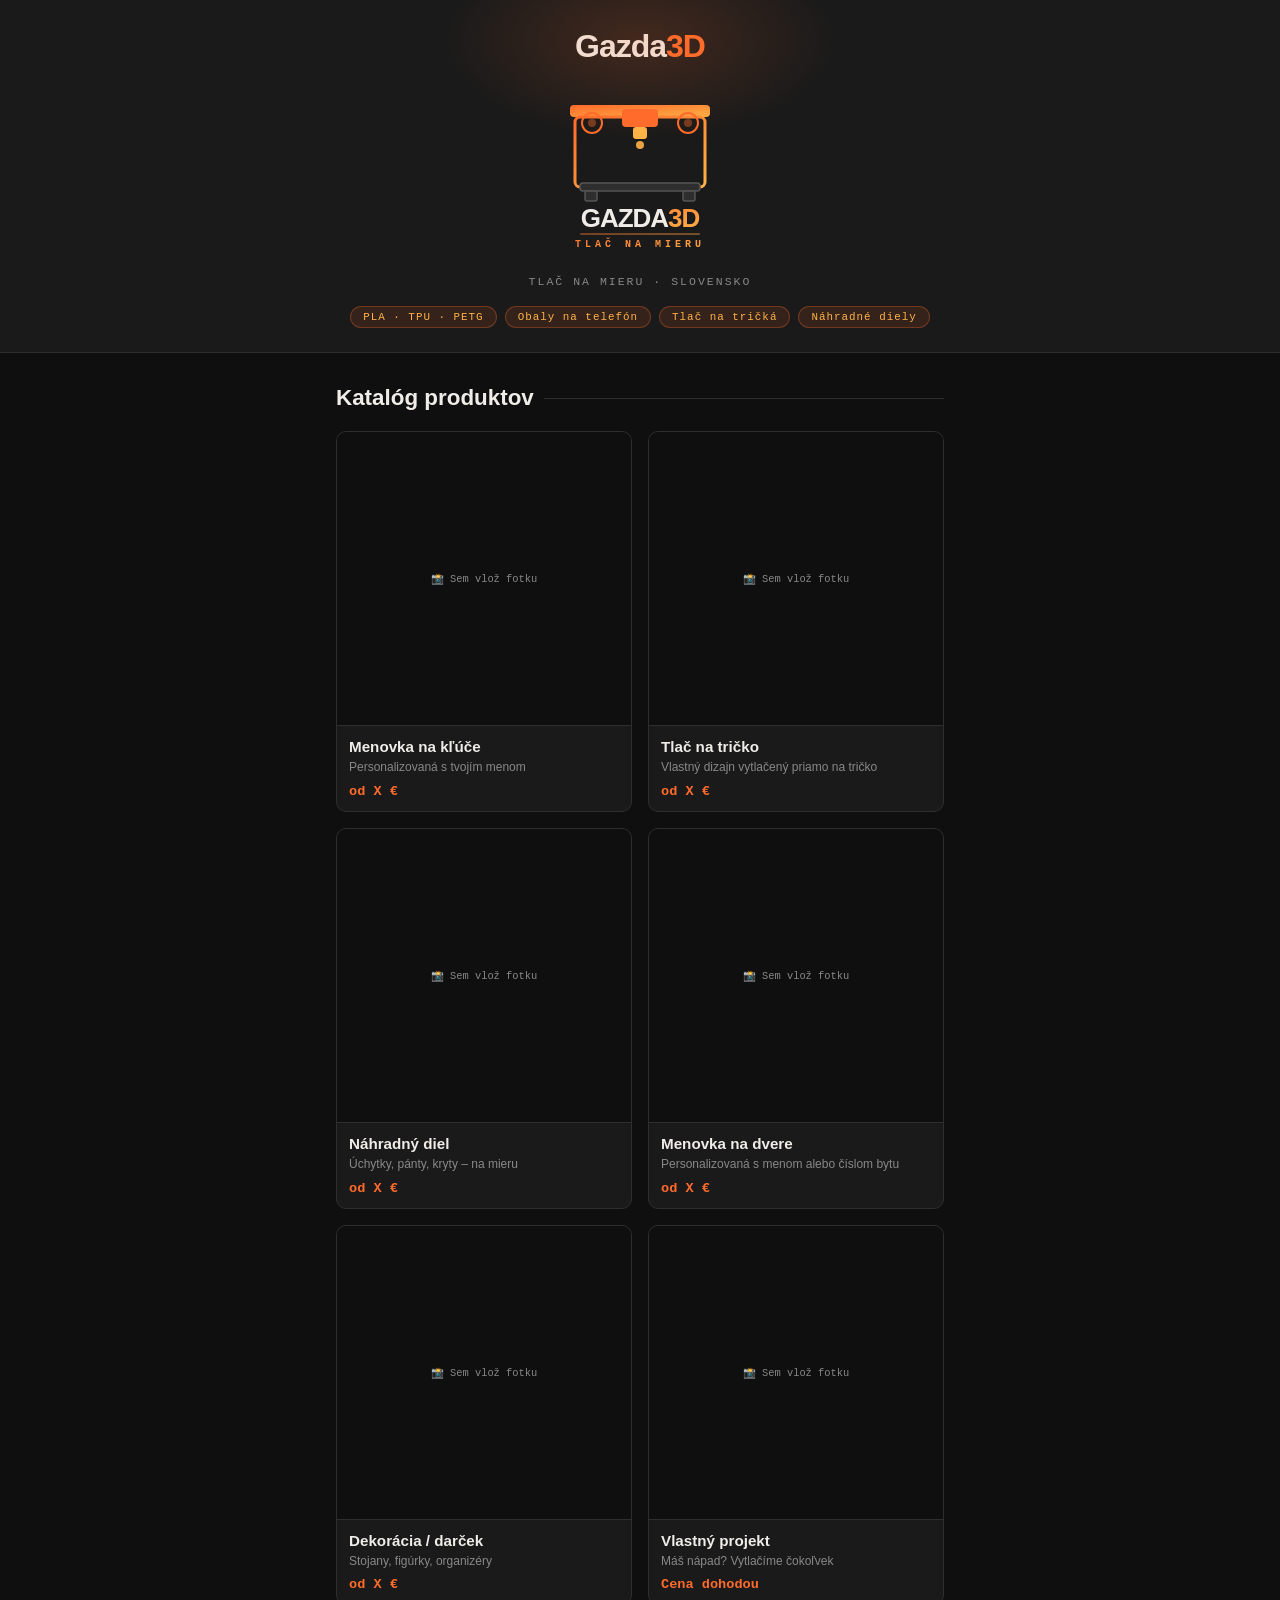
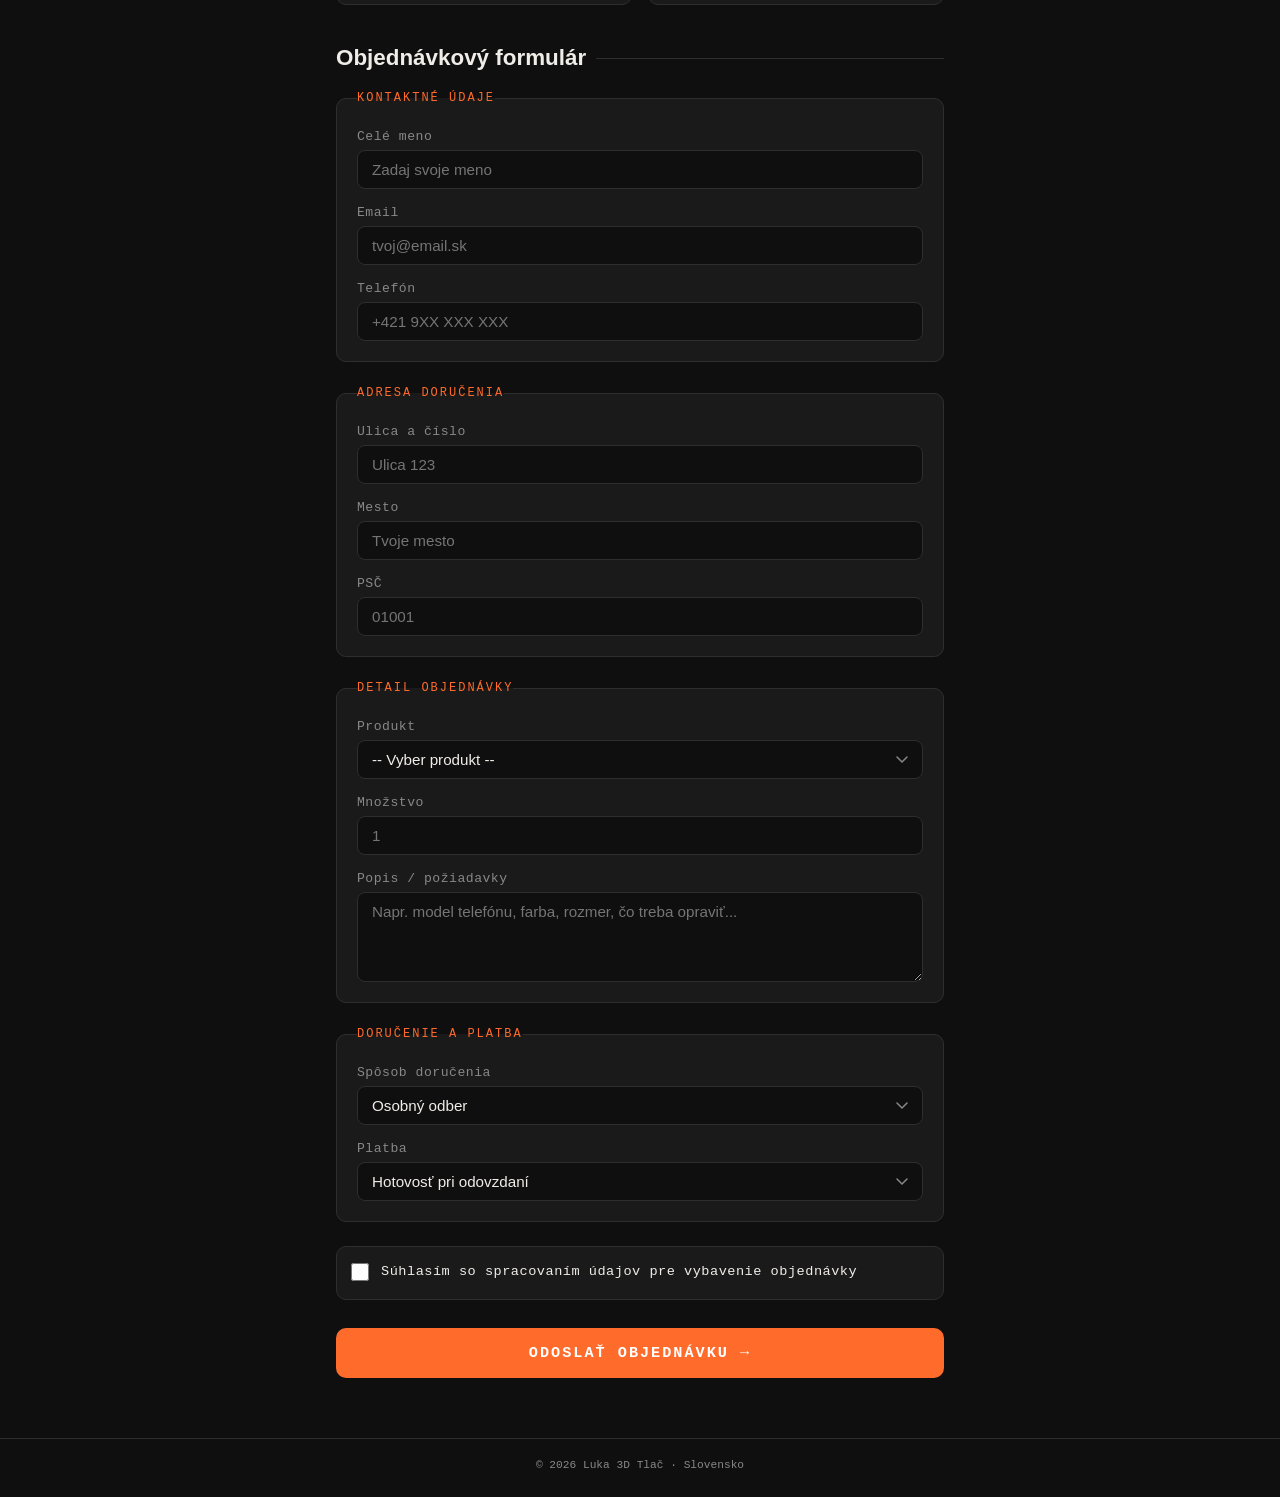
==== index.html @ 12f05a1a "Add margin auto to center the element" ====
<!DOCTYPE html>
<html lang="sk">
<head>
  <meta charset="UTF-8">
  <meta name="viewport" content="width=device-width, initial-scale=1.0">
  <title>Gazda3D</title>
  <link rel="icon" href="favicon.svg" type="image/svg+xml">
  <style>
    *, *::before, *::after { box-sizing: border-box; margin: 0; padding: 0; }

    :root {
      --bg: #0f0f0f;
      --surface: #1a1a1a;
      --border: #2e2e2e;
      --accent: #ff6b2b;
      --accent2: #ffb347;
      --text: #f0ede8;
      --muted: #888;
      --radius: 10px;
    }

    body {
      background: var(--bg);
      color: var(--text);
      font-family: 'Syne', sans-serif;
      min-height: 100vh;
      padding: 0;
    }

    /* HEADER */
    header {
      background: var(--surface);
      border-bottom: 1px solid var(--border);
      padding: 28px 24px 24px;
      text-align: center;
      margin: auto;
      position: relative;
      overflow: hidden;
    }

    header::before {
      content: '';
      position: absolute;
      top: -60px; left: 50%;
      transform: translateX(-50%);
      width: 400px; height: 200px;
      background: radial-gradient(ellipse, rgba(255,107,43,0.18) 0%, transparent 70%);
      pointer-events: none;
    }

    .logo {
      font-size: 2rem;
      font-weight: 800;
      letter-spacing: -1px;
      color: var(--text);
    }

    .logo span {
      color: var(--accent);
    }

    .tagline {
      font-family: 'Space Mono', monospace;
      font-size: 0.72rem;
      color: var(--muted);
      letter-spacing: 2px;
      text-transform: uppercase;
      margin-top: 6px;
    }

    /* HERO BADGES */
    .badges {
      display: flex;
      flex-wrap: wrap;
      gap: 8px;
      justify-content: center;
      margin-top: 18px;
    }

    .badge {
      background: rgba(255,107,43,0.12);
      border: 1px solid rgba(255,107,43,0.3);
      color: var(--accent2);
      font-family: 'Space Mono', monospace;
      font-size: 0.68rem;
      padding: 4px 12px;
      border-radius: 100px;
      letter-spacing: 1px;
    }

    /* MAIN */
    main {
      max-width: 640px;
      margin: 0 auto;
      padding: 32px 16px 60px;
    }

    .section-title {
      font-size: 1.4rem;
      font-weight: 800;
      margin-bottom: 20px;
      display: flex;
      align-items: center;
      gap: 10px;
    }

    .section-title::after {
      content: '';
      flex: 1;
      height: 1px;
      background: var(--border);
    }

    /* FORM */
    .fs-form {
      display: flex;
      flex-direction: column;
      gap: 24px;
    }

    fieldset {
      border: 1px solid var(--border);
      border-radius: var(--radius);
      padding: 20px;
      background: var(--surface);
      display: flex;
      flex-direction: column;
      gap: 16px;
    }

    .fs-fieldset-title {
      font-size: 0.75rem;
      font-family: 'Space Mono', monospace;
      letter-spacing: 2px;
      text-transform: uppercase;
      color: var(--accent);
      margin-bottom: 4px;
    }

    .fs-field {
      display: flex;
      flex-direction: column;
      gap: 6px;
    }

    .fs-label {
      font-size: 0.82rem;
      color: var(--muted);
      font-family: 'Space Mono', monospace;
      letter-spacing: 0.5px;
    }

    .fs-input,
    .fs-select,
    .fs-textarea {
      background: var(--bg);
      border: 1px solid var(--border);
      border-radius: 8px;
      color: var(--text);
      font-family: 'Syne', sans-serif;
      font-size: 0.95rem;
      padding: 10px 14px;
      width: 100%;
      transition: border-color 0.2s;
      outline: none;
      appearance: none;
    }

    .fs-input:focus,
    .fs-select:focus,
    .fs-textarea:focus {
      border-color: var(--accent);
    }

    .fs-textarea {
      resize: vertical;
      min-height: 90px;
    }

    .fs-select {
      background-image: url("data:image/svg+xml,%3Csvg xmlns='http://www.w3.org/2000/svg' width='12' height='8' viewBox='0 0 12 8'%3E%3Cpath d='M1 1l5 5 5-5' stroke='%23888' stroke-width='1.5' fill='none' stroke-linecap='round'/%3E%3C/svg%3E");
      background-repeat: no-repeat;
      background-position: right 14px center;
      padding-right: 36px;
    }

    /* CHECKBOX */
    .fs-checkbox-field {
      display: flex;
      align-items: flex-start;
      gap: 12px;
      padding: 14px;
      background: var(--surface);
      border: 1px solid var(--border);
      border-radius: var(--radius);
    }

    .fs-checkbox-wrapper {
      padding-top: 2px;
    }

    .fs-checkbox {
      width: 18px;
      height: 18px;
      accent-color: var(--accent);
      cursor: pointer;
    }

    .fs-checkbox-field .fs-label {
      font-size: 0.85rem;
      color: var(--text);
      cursor: pointer;
      line-height: 1.5;
    }

    /* SUBMIT */
    .fs-button-group {
      margin-top: 4px;
    }

    .fs-button {
      width: 100%;
      background: var(--accent);
      color: #fff;
      border: none;
      border-radius: var(--radius);
      font-family: 'Space Mono', monospace;
      font-size: 0.95rem;
      font-weight: 700;
      letter-spacing: 2px;
      text-transform: uppercase;
      padding: 16px;
      cursor: pointer;
      transition: background 0.2s, transform 0.1s;
    }

    .fs-button:hover {
      background: #e55a1f;
    }

    .fs-button:active {
      transform: scale(0.98);
    }

    /* FOOTER */
    footer {
      text-align: center;
      padding: 20px;
      font-family: 'Space Mono', monospace;
      font-size: 0.7rem;
      color: var(--muted);
      border-top: 1px solid var(--border);
    }

    /* KATALOG */
    .catalog {
      display: grid;
      grid-template-columns: 1fr 1fr;
      gap: 16px;
      margin-bottom: 40px;
    }

    .product-card {
      background: var(--surface);
      border: 1px solid var(--border);
      border-radius: var(--radius);
      overflow: hidden;
      transition: border-color 0.2s;
    }

    .product-card:hover {
      border-color: var(--accent);
    }

    .product-img {
      width: 100%;
      aspect-ratio: 1;
      object-fit: cover;
      background: var(--bg);
      display: flex;
      align-items: center;
      justify-content: center;
      color: var(--muted);
      font-family: 'Space Mono', monospace;
      font-size: 0.65rem;
      text-align: center;
      padding: 12px;
      border-bottom: 1px solid var(--border);
    }

    .product-img img {
      width: 100%;
      height: 100%;
      object-fit: cover;
    }

    .product-info {
      padding: 12px;
    }

    .product-name {
      font-size: 0.95rem;
      font-weight: 700;
      margin-bottom: 4px;
    }

    .product-desc {
      font-size: 0.75rem;
      color: var(--muted);
      margin-bottom: 8px;
      line-height: 1.4;
    }

    .product-price {
      font-family: 'Space Mono', monospace;
      font-size: 0.85rem;
      color: var(--accent);
      font-weight: 700;
    }
  </style>
</head>
<body>

  <header>
    <div class="logo">Gazda<span>3D</span></div>
    <img
    src="logo-1.svg"
    alt="Logo with 3d printer"
    />
    <div class="tagline">Tlač na mieru · Slovensko</div>
    <div class="badges">
      <span class="badge">PLA · TPU · PETG</span>
      <span class="badge">Obaly na telefón</span>
      <span class="badge">Tlač na tričká</span>
      <span class="badge">Náhradné diely</span>
    </div>
  </header>

  <main>
    <div class="section-title">Katalóg produktov</div>

    <div class="catalog">

      <div class="product-card">
        <div class="product-img">📸 Sem vlož fotku</div>
        <div class="product-info">
          <div class="product-name">Menovka na kľúče</div>
          <div class="product-desc">Personalizovaná s tvojím menom</div>
          <div class="product-price">od X €</div>
        </div>
      </div>

      <div class="product-card">
        <div class="product-img">📸 Sem vlož fotku</div>
        <div class="product-info">
          <div class="product-name">Tlač na tričko</div>
          <div class="product-desc">Vlastný dizajn vytlačený priamo na tričko</div>
          <div class="product-price">od X €</div>
        </div>
      </div>

      <div class="product-card">
        <div class="product-img">📸 Sem vlož fotku</div>
        <div class="product-info">
          <div class="product-name">Náhradný diel</div>
          <div class="product-desc">Úchytky, pánty, kryty – na mieru</div>
          <div class="product-price">od X €</div>
        </div>
      </div>

      <div class="product-card">
        <div class="product-img">📸 Sem vlož fotku</div>
        <div class="product-info">
          <div class="product-name">Menovka na dvere</div>
          <div class="product-desc">Personalizovaná s menom alebo číslom bytu</div>
          <div class="product-price">od X €</div>
        </div>
      </div>

      <div class="product-card">
        <div class="product-img">📸 Sem vlož fotku</div>
        <div class="product-info">
          <div class="product-name">Dekorácia / darček</div>
          <div class="product-desc">Stojany, figúrky, organizéry</div>
          <div class="product-price">od X €</div>
        </div>
      </div>

      <div class="product-card">
        <div class="product-img">📸 Sem vlož fotku</div>
        <div class="product-info">
          <div class="product-name">Vlastný projekt</div>
          <div class="product-desc">Máš nápad? Vytlačíme čokoľvek</div>
          <div class="product-price">Cena dohodou</div>
        </div>
      </div>

    </div>

    <div class="section-title">Objednávkový formulár</div>

    <form
      action="https://formspree.io/f/meewglyb"
      class="fs-form"
      target="_top"
      method="POST"
    >
      <fieldset>
        <legend class="fs-fieldset-title">Kontaktné údaje</legend>
        <div class="fs-field">
          <label class="fs-label" for="full-name">Celé meno</label>
          <input class="fs-input" id="full-name" name="full-name" placeholder="Zadaj svoje meno" required />
        </div>
        <div class="fs-field">
          <label class="fs-label" for="email-address">Email</label>
          <input class="fs-input" id="email-address" name="email-address" type="email" placeholder="tvoj@email.sk" required />
        </div>
        <div class="fs-field">
          <label class="fs-label" for="phone-number">Telefón</label>
          <input class="fs-input" id="phone-number" name="phone-number" placeholder="+421 9XX XXX XXX" required />
        </div>
      </fieldset>

      <fieldset>
        <legend class="fs-fieldset-title">Adresa doručenia</legend>
        <div class="fs-field">
          <label class="fs-label" for="street-address">Ulica a číslo</label>
          <input class="fs-input" id="street-address" name="street-address" placeholder="Ulica 123" required />
        </div>
        <div class="fs-field">
          <label class="fs-label" for="city">Mesto</label>
          <input class="fs-input" id="city" name="city" placeholder="Tvoje mesto" required />
        </div>
        <div class="fs-field">
          <label class="fs-label" for="postal-zip-code">PSČ</label>
          <input class="fs-input" id="postal-zip-code" name="postal-zip-code" placeholder="01001" required />
        </div>
      </fieldset>

      <fieldset>
        <legend class="fs-fieldset-title">Detail objednávky</legend>
        <div class="fs-field">
          <label class="fs-label" for="product-name">Produkt</label>
          <select class="fs-select" id="product-name" name="product-name" required>
            <option value="">-- Vyber produkt --</option>
            <option value="obal-telefon">Menovka na kľúče s menom</option>
            <option value="tricko">Tlač na tričko</option>
            <option value="nahradny-diel">Náhradný diel / oprava</option>
            <option value="dekoracia">Dekorácia / darček</option>
            <option value="ine">Iné – popíšem nižšie</option>
          </select>
        </div>
        <div class="fs-field">
          <label class="fs-label" for="quantity">Množstvo</label>
          <input class="fs-input" id="quantity" name="quantity" placeholder="1" type="number" min="1" required />
        </div>
        <div class="fs-field">
          <label class="fs-label" for="additional-notes">Popis / požiadavky</label>
          <textarea class="fs-textarea" id="additional-notes" name="additional-notes" placeholder="Napr. model telefónu, farba, rozmer, čo treba opraviť..."></textarea>
        </div>
      </fieldset>

      <fieldset>
        <legend class="fs-fieldset-title">Doručenie a platba</legend>
        <div class="fs-field">
          <label class="fs-label" for="delivery-method">Spôsob doručenia</label>
          <select class="fs-select" id="delivery-method" name="delivery-method" required>
            <option value="osobny-odber">Osobný odber</option>
            <option value="slovenská-posta">Slovenská pošta</option>
            <option value="packeta">Packeta / Z-BOX</option>
          </select>
        </div>
        <div class="fs-field">
          <label class="fs-label" for="payment-method">Platba</label>
          <select class="fs-select" id="payment-method" name="payment-method" required>
            <option value="hotovost">Hotovosť pri odovzdaní</option>
            <option value="prevod">Bankový prevod</option>
          </select>
        </div>
      </fieldset>

      <div class="fs-checkbox-field">
        <div class="fs-checkbox-wrapper">
          <input class="fs-checkbox" id="terms-agreement" name="terms-agreement" required type="checkbox" value="agree" />
        </div>
        <div>
          <label class="fs-label" for="terms-agreement">Súhlasím so spracovaním údajov pre vybavenie objednávky</label>
        </div>
      </div>

      <div class="fs-button-group">
        <button class="fs-button" type="submit">Odoslať objednávku →</button>
      </div>
    </form>
  </main>

  <footer>
    © 2026 Luka 3D Tlač · Slovensko
  </footer>

</body>
</html>
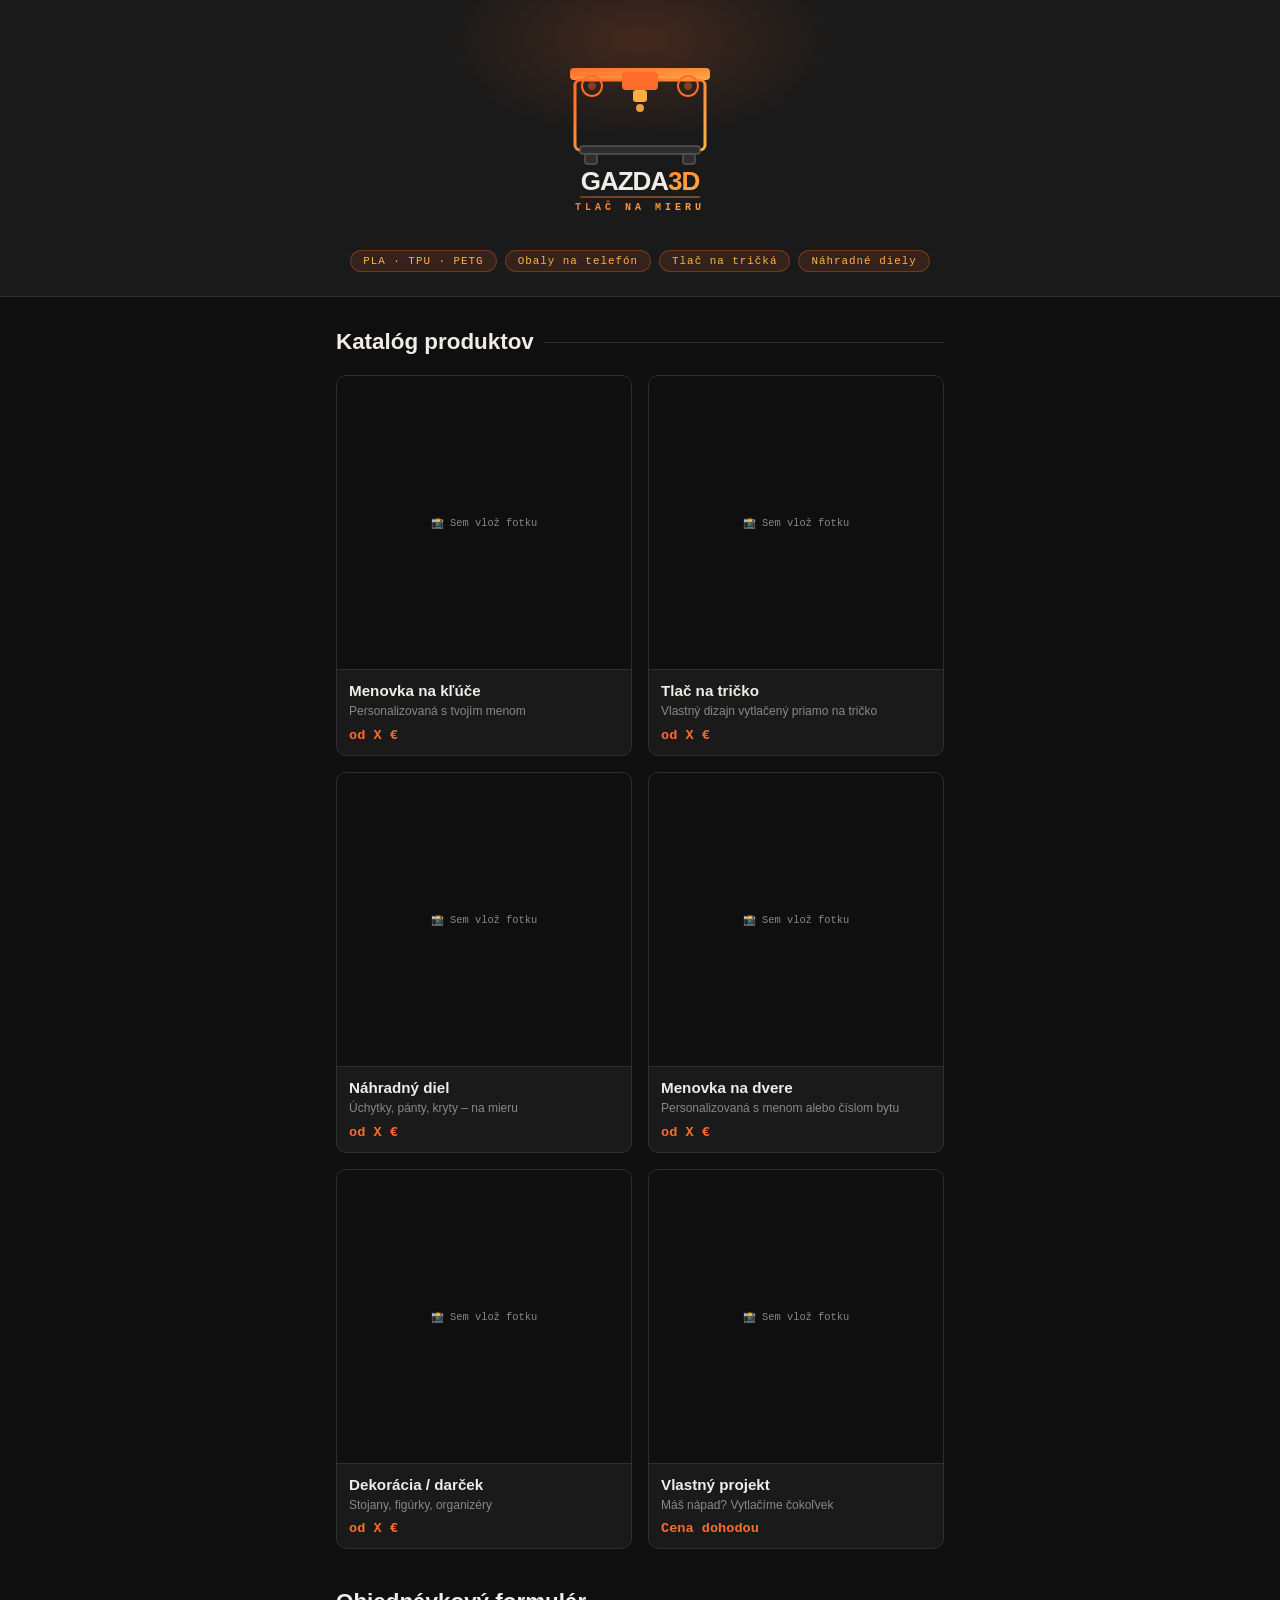
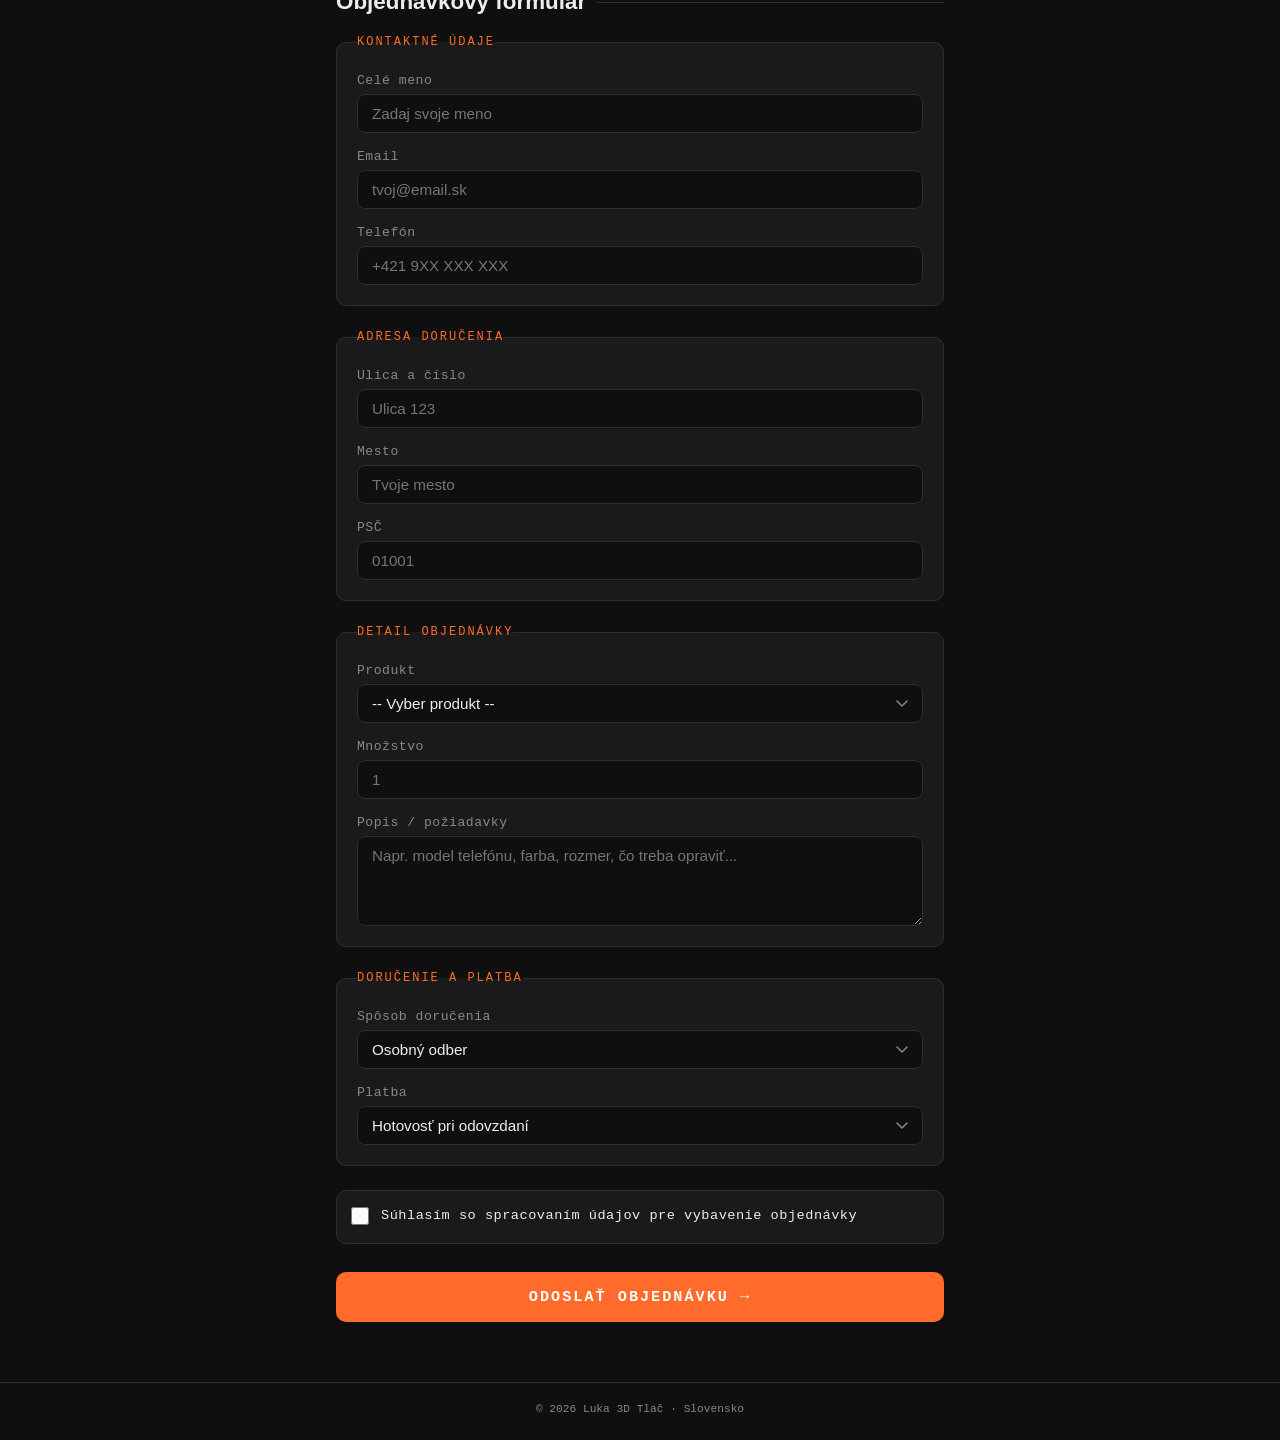
==== commit c28c4aee: "Update index.html" ====
--- a/index.html
+++ b/index.html
@@ -322,12 +322,7 @@
 <body>
 
   <header>
-    <div class="logo">Gazda<span>3D</span></div>
-    <img
-    src="logo-1.svg"
-    alt="Logo with 3d printer"
-    />
-    <div class="tagline">Tlač na mieru · Slovensko</div>
+    <img src="logo-1.svg" alt="Logo with 3d printer"/>
     <div class="badges">
       <span class="badge">PLA · TPU · PETG</span>
       <span class="badge">Obaly na telefón</span>
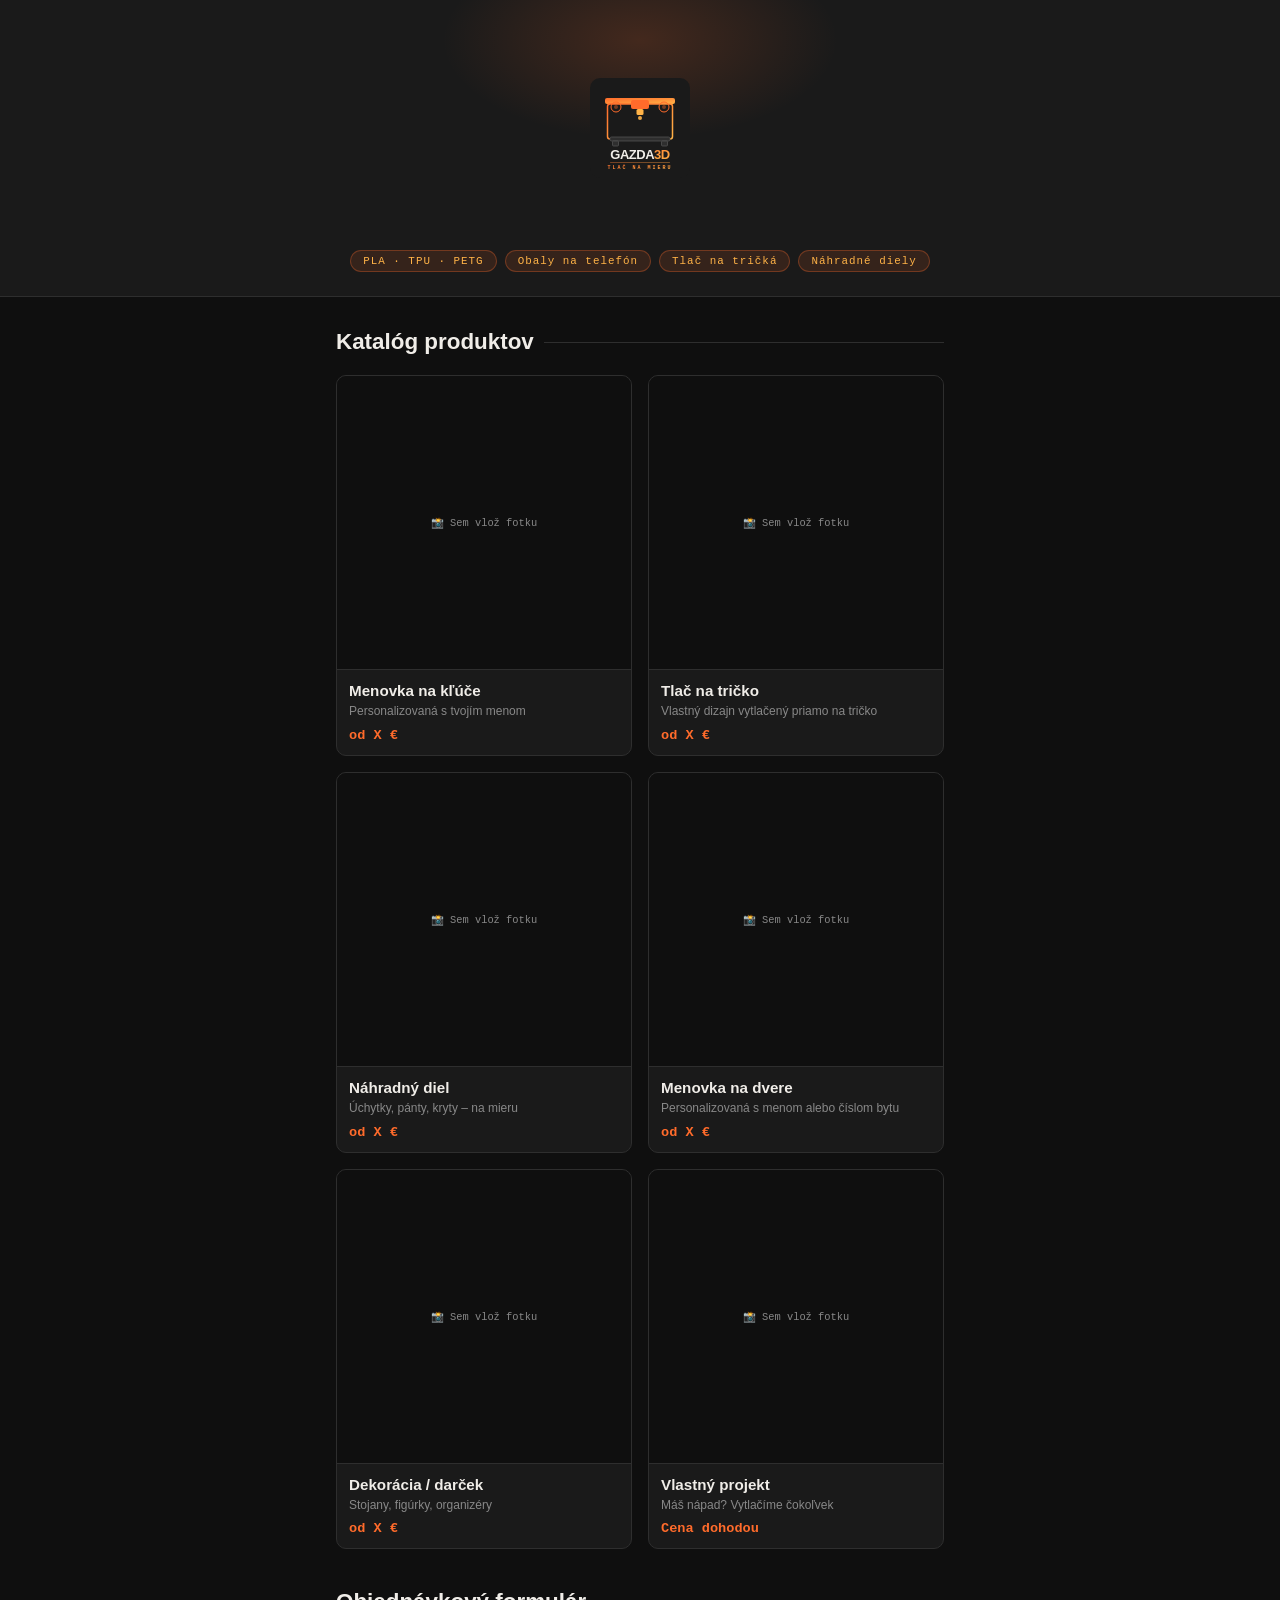
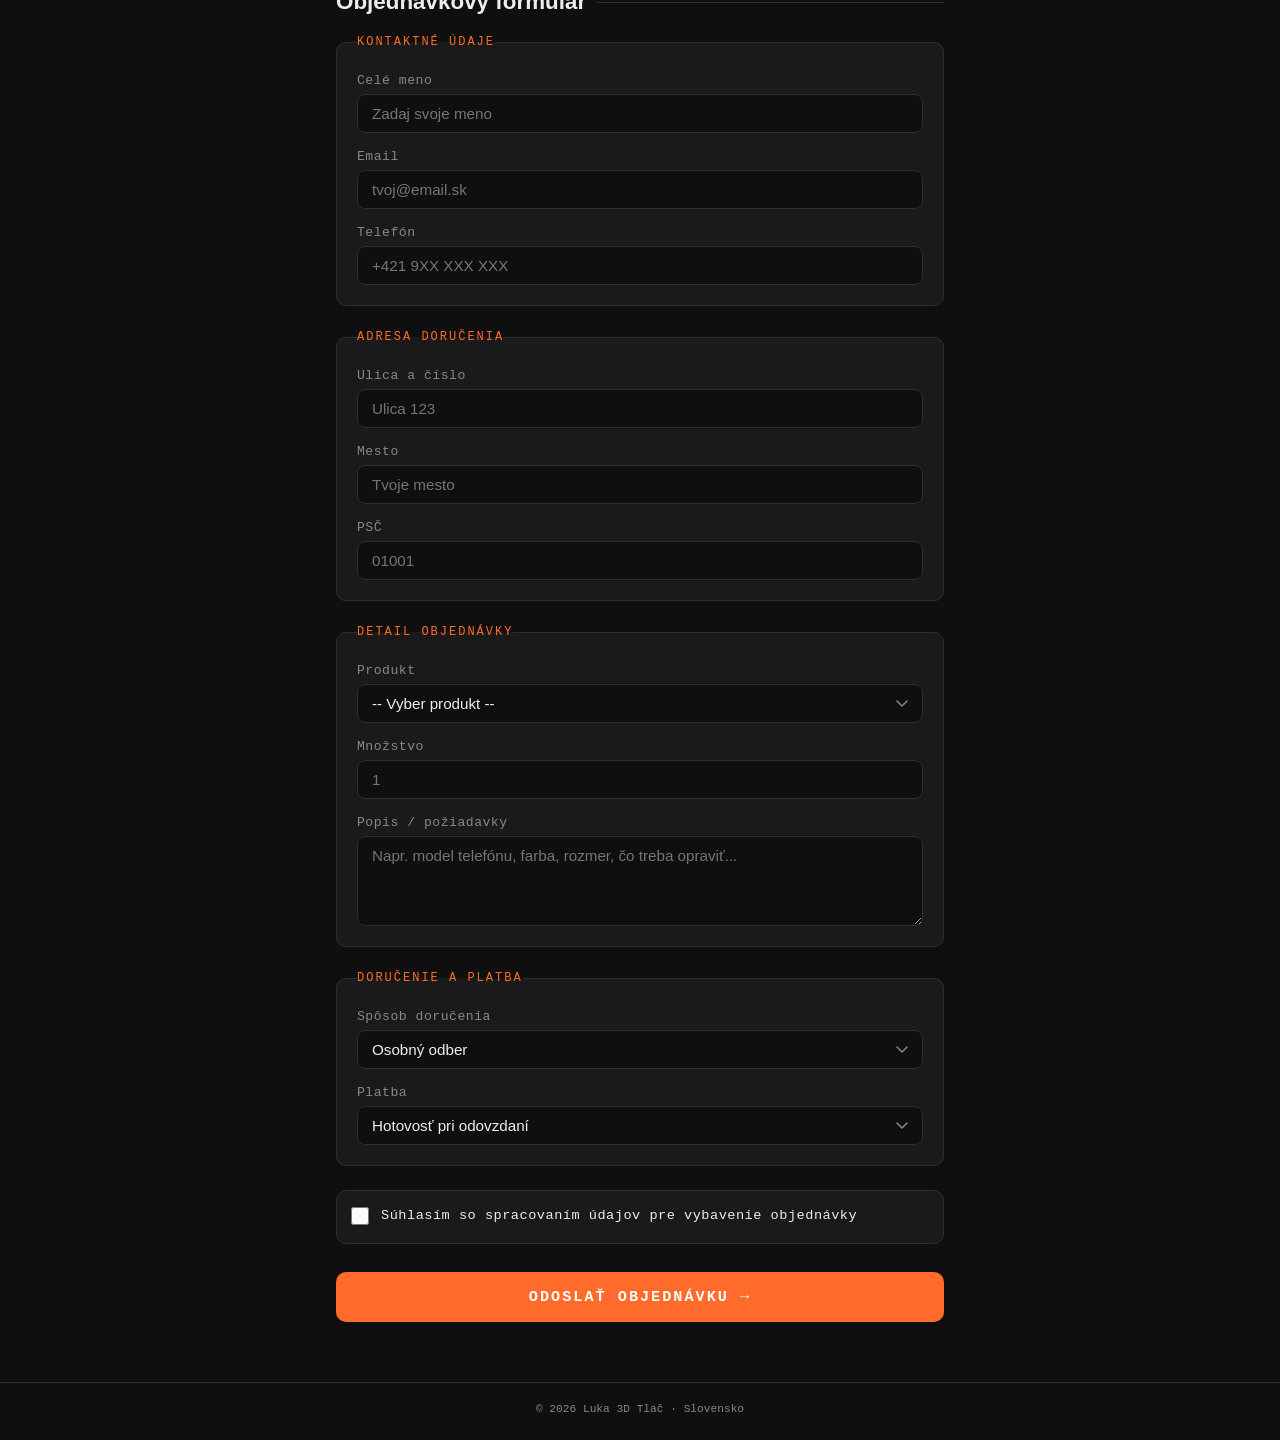
==== commit be68459e: "Add scale to images in index.html" ====
--- a/index.html
+++ b/index.html
@@ -36,6 +36,10 @@
       margin: auto;
       position: relative;
       overflow: hidden;
+    }
+
+    img {
+      scale: 0.5;
     }
 
     header::before {
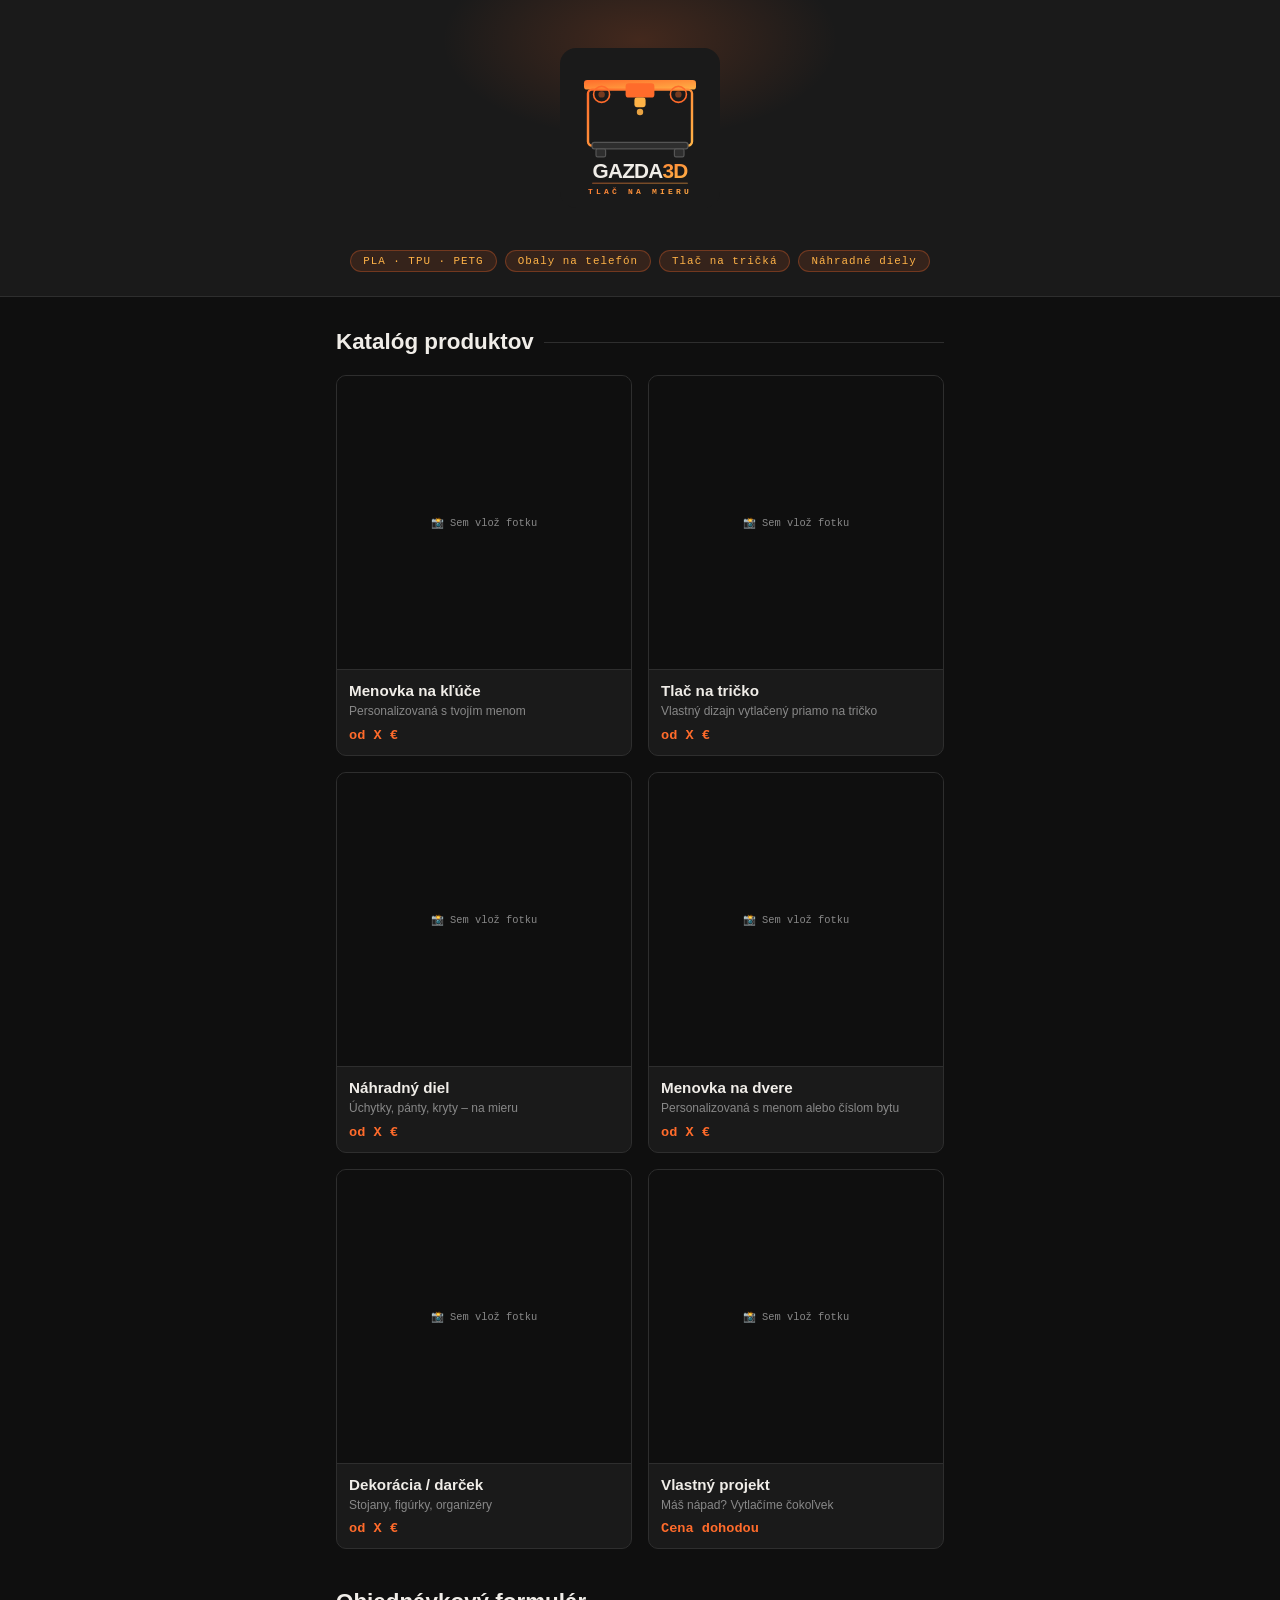
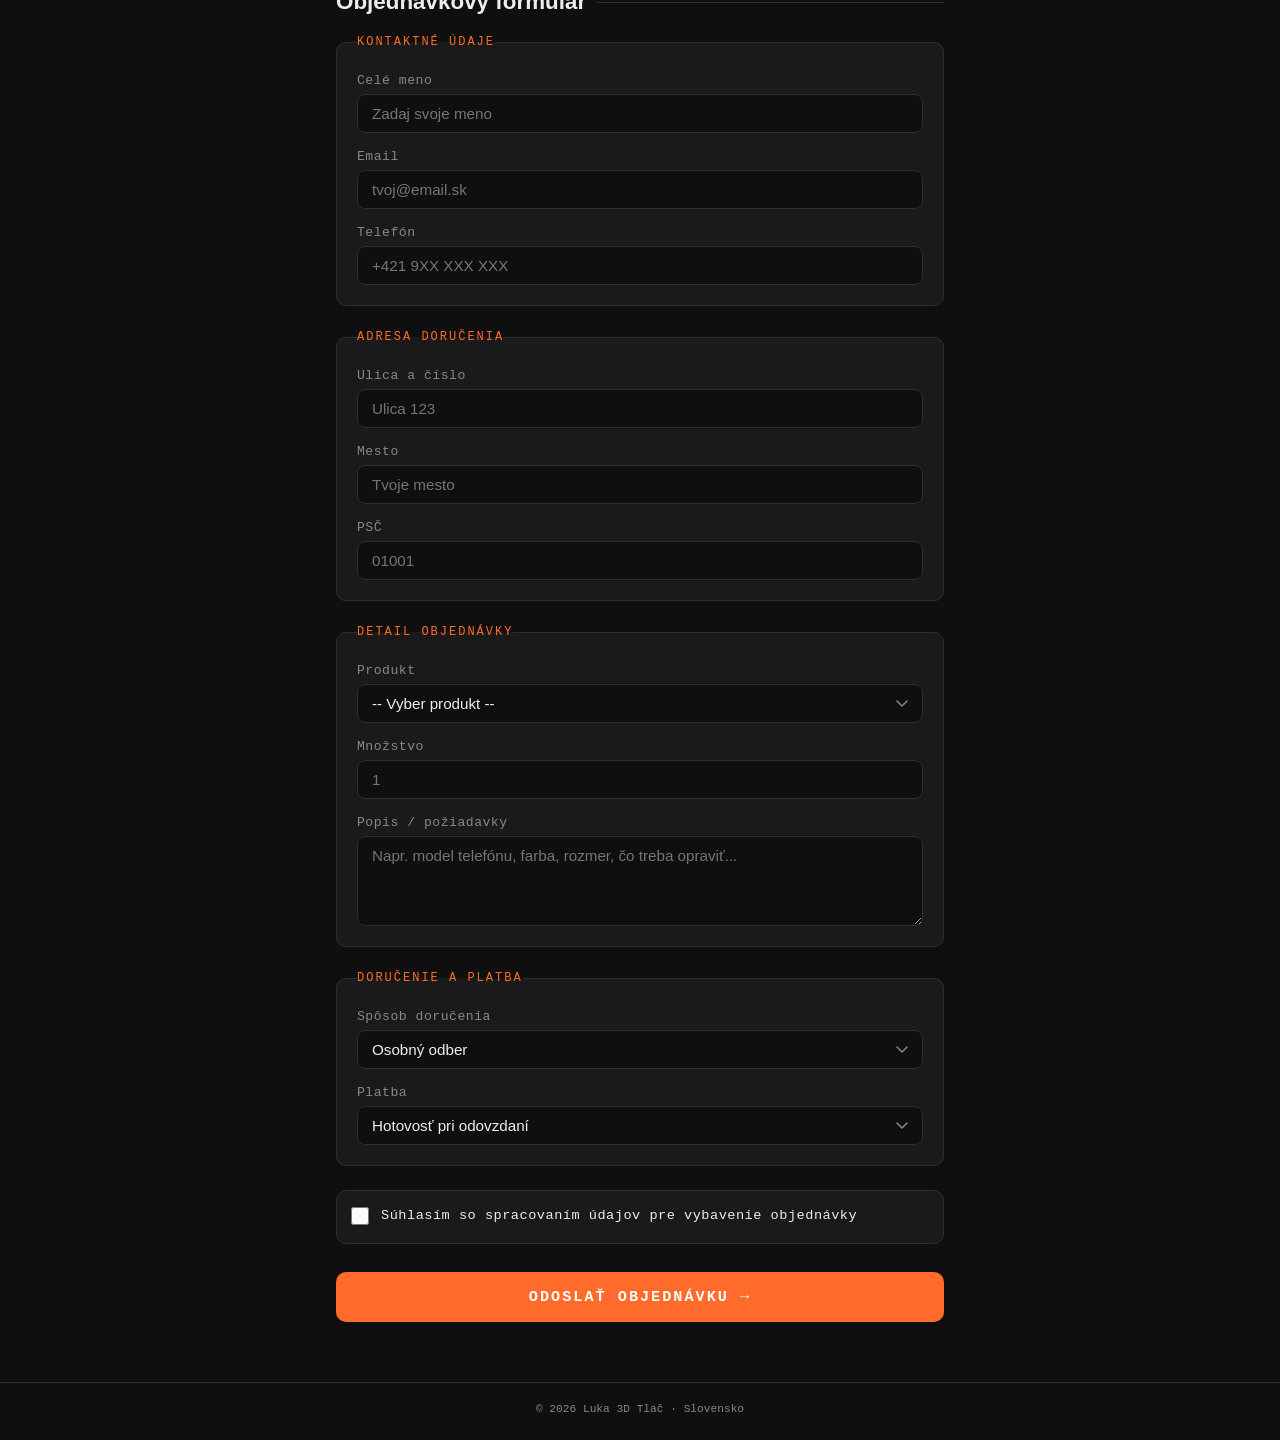
==== commit b5e4edbe: "Increase image scale from 0.5 to 0.8" ====
--- a/index.html
+++ b/index.html
@@ -39,7 +39,7 @@
     }
 
     img {
-      scale: 0.5;
+      scale: 0.8;
     }
 
     header::before {
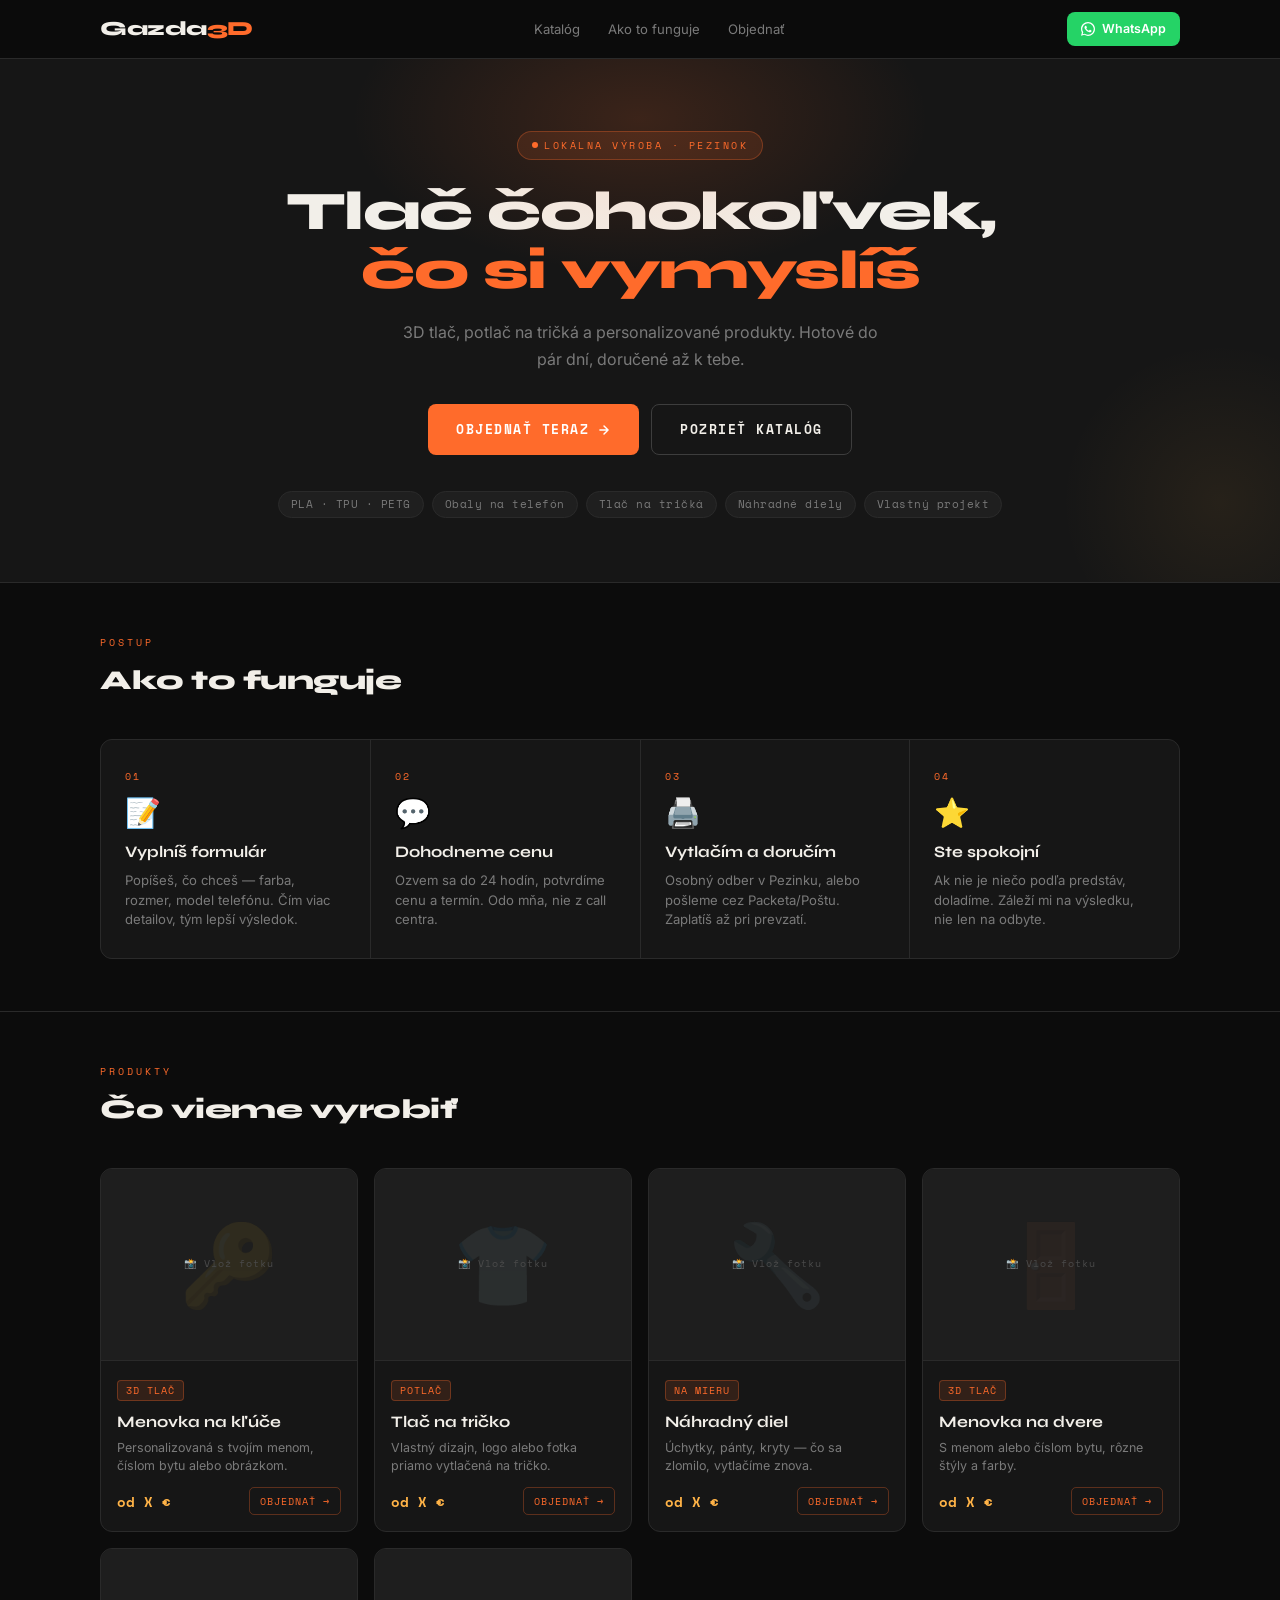
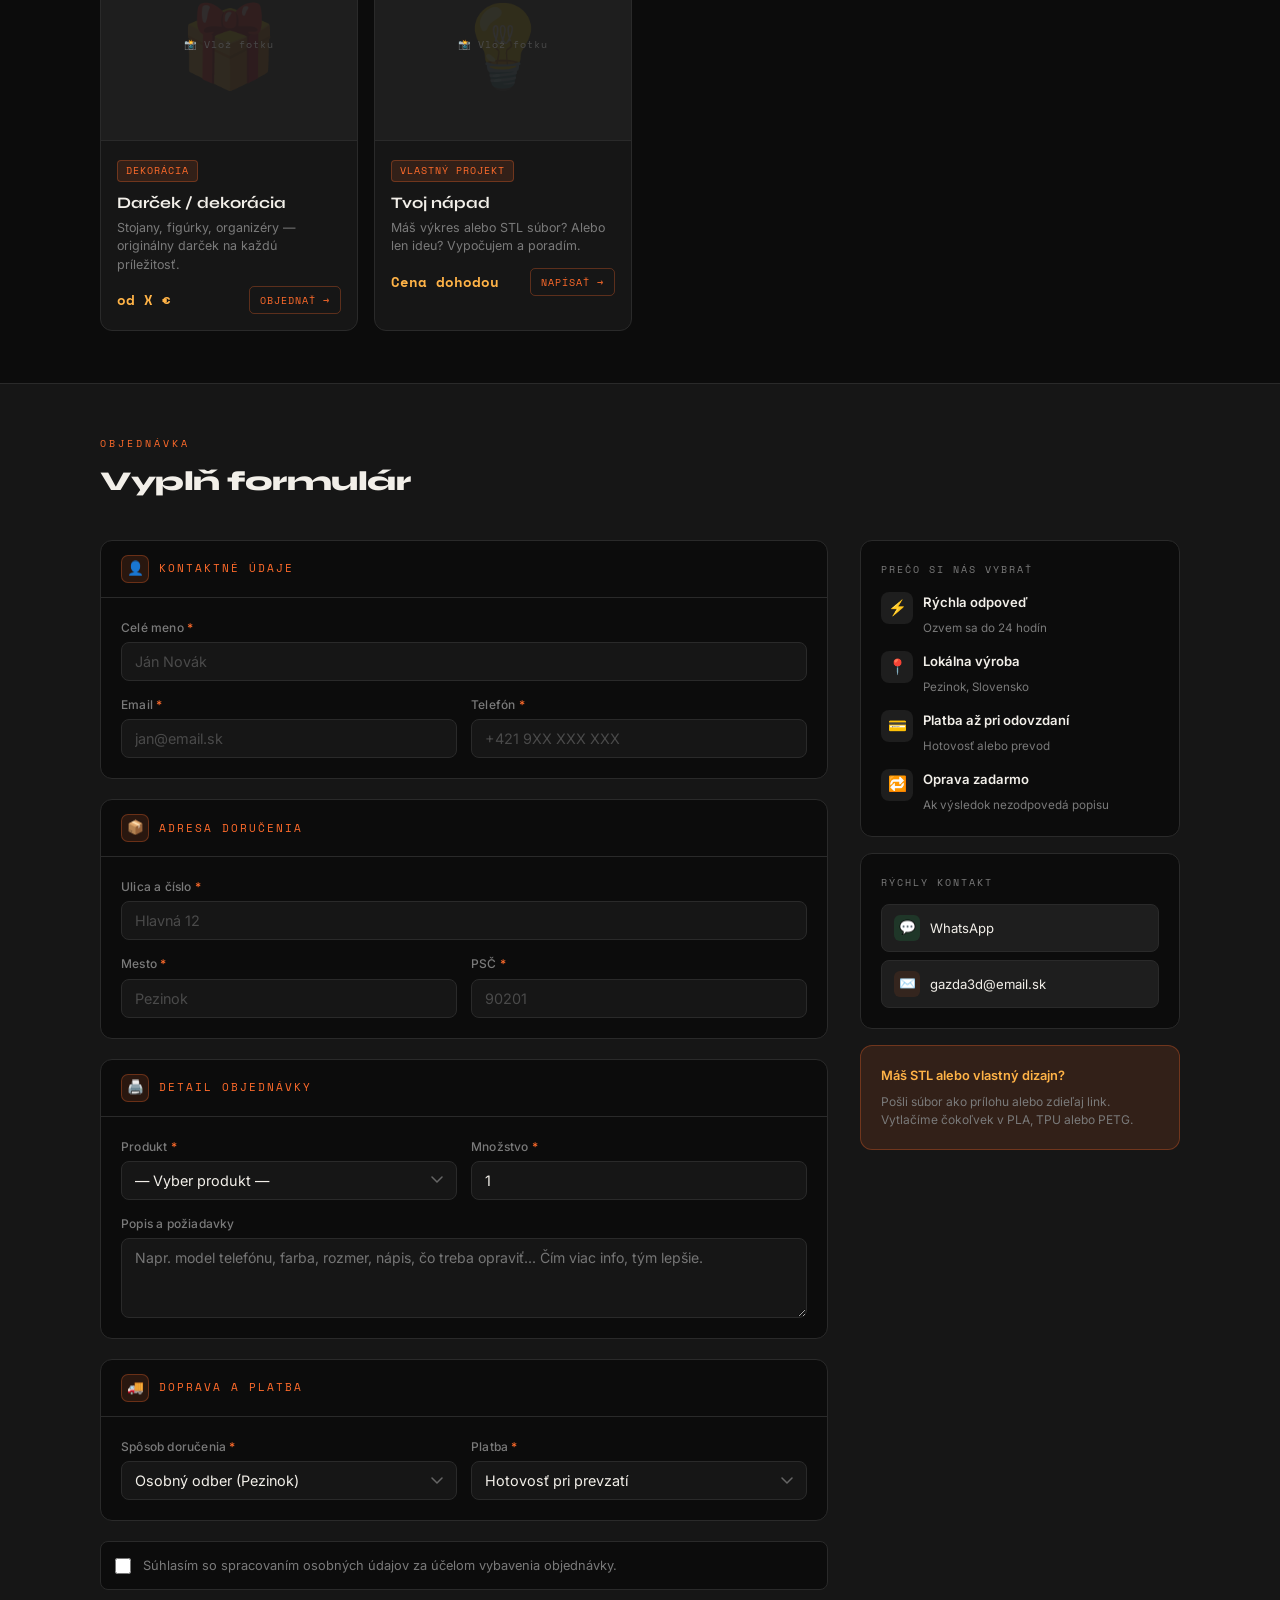
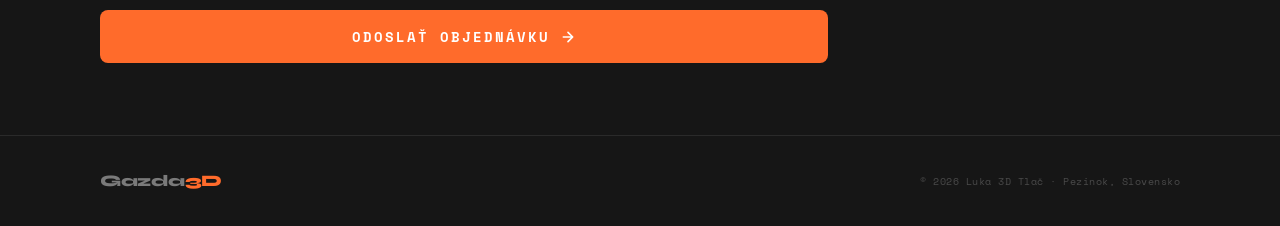
==== commit 6588f695: "Add files via upload" ====
--- a/index.html
+++ b/index.html
@@ -3,499 +3,1218 @@
 <head>
   <meta charset="UTF-8">
   <meta name="viewport" content="width=device-width, initial-scale=1.0">
-  <title>Gazda3D</title>
+  <title>Gazda3D – 3D Tlač & Potlač na tričká</title>
   <link rel="icon" href="favicon.svg" type="image/svg+xml">
+  <link rel="preconnect" href="https://fonts.googleapis.com">
+  <link rel="preconnect" href="https://fonts.gstatic.com" crossorigin>
+  <link href="https://fonts.googleapis.com/css2?family=Syne:wght@400;700;800&family=Inter:wght@400;500;600&family=Space+Mono:wght@400;700&display=swap" rel="stylesheet">
   <style>
     *, *::before, *::after { box-sizing: border-box; margin: 0; padding: 0; }
 
     :root {
-      --bg: #0f0f0f;
-      --surface: #1a1a1a;
-      --border: #2e2e2e;
+      --bg: #0c0c0c;
+      --surface: #161616;
+      --elevated: #1e1e1e;
+      --border: #2a2a2a;
+      --border-hover: #3d3d3d;
       --accent: #ff6b2b;
+      --accent-dim: rgba(255,107,43,0.12);
+      --accent-border: rgba(255,107,43,0.3);
       --accent2: #ffb347;
-      --text: #f0ede8;
-      --muted: #888;
-      --radius: 10px;
-    }
+      --text: #f2efe9;
+      --muted: #7a7a7a;
+      --muted2: #4a4a4a;
+      --success: #4ade80;
+      --radius: 12px;
+      --radius-sm: 8px;
+    }
+
+    html { scroll-behavior: smooth; }
 
     body {
       background: var(--bg);
       color: var(--text);
+      font-family: 'Inter', sans-serif;
+      min-height: 100vh;
+      font-size: 15px;
+      line-height: 1.6;
+    }
+
+    /* ── STICKY NAV ───────────────────────────────────────── */
+    .nav {
+      position: sticky;
+      top: 0;
+      z-index: 100;
+      background: rgba(12,12,12,0.92);
+      backdrop-filter: blur(12px);
+      -webkit-backdrop-filter: blur(12px);
+      border-bottom: 1px solid var(--border);
+      padding: 0 24px;
+    }
+
+    .nav-inner {
+      max-width: 1080px;
+      margin: 0 auto;
+      display: flex;
+      align-items: center;
+      justify-content: space-between;
+      height: 58px;
+      gap: 16px;
+    }
+
+    .nav-logo {
       font-family: 'Syne', sans-serif;
-      min-height: 100vh;
-      padding: 0;
-    }
-
-    /* HEADER */
-    header {
+      font-size: 1.25rem;
+      font-weight: 800;
+      letter-spacing: -0.5px;
+      text-decoration: none;
+      color: var(--text);
+      white-space: nowrap;
+    }
+    .nav-logo span { color: var(--accent); }
+
+    .nav-links {
+      display: flex;
+      gap: 4px;
+      list-style: none;
+    }
+
+    .nav-links a {
+      color: var(--muted);
+      text-decoration: none;
+      font-size: 0.82rem;
+      font-family: 'Inter', sans-serif;
+      padding: 6px 12px;
+      border-radius: 6px;
+      transition: color 0.2s, background 0.2s;
+    }
+    .nav-links a:hover {
+      color: var(--text);
+      background: rgba(255,255,255,0.05);
+    }
+
+    .nav-cta {
+      display: inline-flex;
+      align-items: center;
+      gap: 7px;
+      background: #25D366;
+      color: #fff;
+      text-decoration: none;
+      font-size: 0.78rem;
+      font-weight: 600;
+      padding: 7px 14px;
+      border-radius: 8px;
+      white-space: nowrap;
+      transition: opacity 0.2s;
+    }
+    .nav-cta:hover { opacity: 0.88; }
+    .nav-cta svg { flex-shrink: 0; }
+
+    /* ── HERO ─────────────────────────────────────────────── */
+    .hero {
+      position: relative;
+      overflow: hidden;
+      padding: 72px 24px 64px;
+      text-align: center;
       background: var(--surface);
       border-bottom: 1px solid var(--border);
-      padding: 28px 24px 24px;
-      text-align: center;
-      margin: auto;
-      position: relative;
-      overflow: hidden;
-    }
-
-    img {
-      scale: 0.8;
-    }
-
-    header::before {
+    }
+
+    .hero::before {
       content: '';
       position: absolute;
-      top: -60px; left: 50%;
+      top: -100px; left: 50%;
       transform: translateX(-50%);
-      width: 400px; height: 200px;
-      background: radial-gradient(ellipse, rgba(255,107,43,0.18) 0%, transparent 70%);
+      width: 600px; height: 320px;
+      background: radial-gradient(ellipse, rgba(255,107,43,0.16) 0%, transparent 68%);
       pointer-events: none;
     }
-
-    .logo {
-      font-size: 2rem;
+    .hero::after {
+      content: '';
+      position: absolute;
+      bottom: -80px; right: -100px;
+      width: 320px; height: 320px;
+      background: radial-gradient(ellipse, rgba(255,179,71,0.07) 0%, transparent 70%);
+      pointer-events: none;
+    }
+
+    .hero-eyebrow {
+      display: inline-flex;
+      align-items: center;
+      gap: 6px;
+      font-family: 'Space Mono', monospace;
+      font-size: 0.65rem;
+      letter-spacing: 2.5px;
+      text-transform: uppercase;
+      color: var(--accent);
+      background: var(--accent-dim);
+      border: 1px solid var(--accent-border);
+      padding: 5px 14px;
+      border-radius: 100px;
+      margin-bottom: 22px;
+    }
+    .hero-eyebrow::before {
+      content: '';
+      width: 6px; height: 6px;
+      background: var(--accent);
+      border-radius: 50%;
+      animation: pulse 2s ease-in-out infinite;
+    }
+    @keyframes pulse {
+      0%, 100% { opacity: 1; transform: scale(1); }
+      50% { opacity: 0.4; transform: scale(0.8); }
+    }
+
+    .hero h1 {
+      font-family: 'Syne', sans-serif;
+      font-size: clamp(2rem, 6vw, 3.4rem);
       font-weight: 800;
-      letter-spacing: -1px;
+      letter-spacing: -1.5px;
+      line-height: 1.1;
+      margin-bottom: 18px;
       color: var(--text);
     }
-
-    .logo span {
+    .hero h1 em {
+      font-style: normal;
       color: var(--accent);
     }
 
-    .tagline {
-      font-family: 'Space Mono', monospace;
-      font-size: 0.72rem;
+    .hero-sub {
+      max-width: 480px;
+      margin: 0 auto 32px;
       color: var(--muted);
-      letter-spacing: 2px;
+      font-size: 1rem;
+      line-height: 1.65;
+    }
+
+    .hero-actions {
+      display: flex;
+      gap: 12px;
+      justify-content: center;
+      flex-wrap: wrap;
+    }
+
+    .btn-primary {
+      display: inline-flex;
+      align-items: center;
+      gap: 8px;
+      background: var(--accent);
+      color: #fff;
+      text-decoration: none;
+      font-family: 'Space Mono', monospace;
+      font-size: 0.82rem;
+      font-weight: 700;
+      letter-spacing: 1.5px;
       text-transform: uppercase;
-      margin-top: 6px;
-    }
-
-    /* HERO BADGES */
-    .badges {
+      padding: 14px 28px;
+      border-radius: var(--radius-sm);
+      border: none;
+      cursor: pointer;
+      transition: background 0.2s, transform 0.1s;
+    }
+    .btn-primary:hover { background: #e55a1f; }
+    .btn-primary:active { transform: scale(0.97); }
+
+    .btn-ghost {
+      display: inline-flex;
+      align-items: center;
+      gap: 8px;
+      background: transparent;
+      color: var(--text);
+      text-decoration: none;
+      font-family: 'Space Mono', monospace;
+      font-size: 0.82rem;
+      font-weight: 700;
+      letter-spacing: 1.5px;
+      text-transform: uppercase;
+      padding: 14px 28px;
+      border-radius: var(--radius-sm);
+      border: 1px solid var(--border-hover);
+      cursor: pointer;
+      transition: border-color 0.2s, background 0.2s;
+    }
+    .btn-ghost:hover {
+      border-color: var(--accent-border);
+      background: var(--accent-dim);
+      color: var(--accent2);
+    }
+
+    .hero-badges {
       display: flex;
       flex-wrap: wrap;
       gap: 8px;
       justify-content: center;
-      margin-top: 18px;
+      margin-top: 36px;
     }
 
     .badge {
-      background: rgba(255,107,43,0.12);
-      border: 1px solid rgba(255,107,43,0.3);
-      color: var(--accent2);
-      font-family: 'Space Mono', monospace;
-      font-size: 0.68rem;
+      background: rgba(255,255,255,0.04);
+      border: 1px solid var(--border);
+      color: var(--muted);
+      font-family: 'Space Mono', monospace;
+      font-size: 0.67rem;
       padding: 4px 12px;
       border-radius: 100px;
-      letter-spacing: 1px;
-    }
-
-    /* MAIN */
-    main {
-      max-width: 640px;
+      letter-spacing: 0.5px;
+    }
+
+    /* ── HOW IT WORKS ─────────────────────────────────────── */
+    .how {
+      border-bottom: 1px solid var(--border);
+      padding: 52px 24px;
+      background: var(--bg);
+    }
+
+    .container {
+      max-width: 1080px;
       margin: 0 auto;
-      padding: 32px 16px 60px;
+    }
+
+    .section-header {
+      margin-bottom: 36px;
+    }
+
+    .section-label {
+      font-family: 'Space Mono', monospace;
+      font-size: 0.63rem;
+      letter-spacing: 3px;
+      text-transform: uppercase;
+      color: var(--accent);
+      margin-bottom: 8px;
     }
 
     .section-title {
-      font-size: 1.4rem;
+      font-family: 'Syne', sans-serif;
+      font-size: 1.7rem;
       font-weight: 800;
-      margin-bottom: 20px;
-      display: flex;
-      align-items: center;
-      gap: 10px;
-    }
-
-    .section-title::after {
-      content: '';
-      flex: 1;
-      height: 1px;
+      letter-spacing: -0.5px;
+      color: var(--text);
+    }
+
+    .steps {
+      display: grid;
+      grid-template-columns: repeat(auto-fit, minmax(200px, 1fr));
+      gap: 1px;
       background: var(--border);
-    }
-
-    /* FORM */
-    .fs-form {
-      display: flex;
-      flex-direction: column;
-      gap: 24px;
-    }
-
-    fieldset {
       border: 1px solid var(--border);
       border-radius: var(--radius);
-      padding: 20px;
+      overflow: hidden;
+    }
+
+    .step {
       background: var(--surface);
+      padding: 28px 24px;
+      position: relative;
+    }
+
+    .step-num {
+      font-family: 'Space Mono', monospace;
+      font-size: 0.65rem;
+      letter-spacing: 2px;
+      color: var(--accent);
+      margin-bottom: 14px;
+    }
+
+    .step-icon {
+      font-size: 1.8rem;
+      margin-bottom: 12px;
+      display: block;
+      line-height: 1;
+    }
+
+    .step h3 {
+      font-family: 'Syne', sans-serif;
+      font-size: 1rem;
+      font-weight: 700;
+      margin-bottom: 6px;
+      color: var(--text);
+    }
+
+    .step p {
+      font-size: 0.82rem;
+      color: var(--muted);
+      line-height: 1.5;
+    }
+
+    /* ── CATALOG ──────────────────────────────────────────── */
+    .catalog-section {
+      padding: 52px 24px;
+      background: var(--bg);
+      border-bottom: 1px solid var(--border);
+    }
+
+    .catalog {
+      display: grid;
+      grid-template-columns: repeat(auto-fill, minmax(240px, 1fr));
+      gap: 16px;
+    }
+
+    .product-card {
+      background: var(--surface);
+      border: 1px solid var(--border);
+      border-radius: var(--radius);
+      overflow: hidden;
+      transition: border-color 0.25s, transform 0.2s;
+      position: relative;
+    }
+
+    .product-card:hover {
+      border-color: var(--accent);
+      transform: translateY(-3px);
+    }
+
+    .product-card::before {
+      content: '';
+      position: absolute;
+      top: 0; right: 0;
+      width: 0; height: 0;
+      border-top: 32px solid var(--accent);
+      border-left: 32px solid transparent;
+      opacity: 0;
+      transition: opacity 0.25s;
+      z-index: 1;
+    }
+    .product-card:hover::before { opacity: 1; }
+
+    .product-img {
+      width: 100%;
+      aspect-ratio: 4/3;
+      background: var(--elevated);
+      border-bottom: 1px solid var(--border);
+      display: flex;
+      align-items: center;
+      justify-content: center;
+      position: relative;
+      overflow: hidden;
+    }
+
+    .product-img-icon {
+      font-size: 5rem;
+      opacity: 0.08;
+      position: absolute;
+      line-height: 1;
+      transition: opacity 0.25s, transform 0.25s;
+    }
+    .product-card:hover .product-img-icon {
+      opacity: 0.15;
+      transform: scale(1.1);
+    }
+
+    .product-img-placeholder {
+      font-family: 'Space Mono', monospace;
+      font-size: 0.62rem;
+      color: var(--muted2);
+      letter-spacing: 1px;
+      text-align: center;
+      z-index: 1;
+      padding: 8px;
+    }
+
+    .product-info {
+      padding: 16px;
+    }
+
+    .product-tag {
+      display: inline-block;
+      font-family: 'Space Mono', monospace;
+      font-size: 0.6rem;
+      letter-spacing: 1px;
+      text-transform: uppercase;
+      color: var(--accent);
+      background: var(--accent-dim);
+      border: 1px solid var(--accent-border);
+      padding: 2px 8px;
+      border-radius: 4px;
+      margin-bottom: 8px;
+    }
+
+    .product-name {
+      font-family: 'Syne', sans-serif;
+      font-size: 1rem;
+      font-weight: 700;
+      margin-bottom: 4px;
+      color: var(--text);
+    }
+
+    .product-desc {
+      font-size: 0.78rem;
+      color: var(--muted);
+      margin-bottom: 12px;
+      line-height: 1.45;
+    }
+
+    .product-footer {
+      display: flex;
+      align-items: center;
+      justify-content: space-between;
+    }
+
+    .product-price {
+      font-family: 'Space Mono', monospace;
+      font-size: 0.9rem;
+      color: var(--accent2);
+      font-weight: 700;
+    }
+
+    .product-order-btn {
+      font-family: 'Space Mono', monospace;
+      font-size: 0.65rem;
+      letter-spacing: 1px;
+      text-transform: uppercase;
+      color: var(--accent);
+      background: transparent;
+      border: 1px solid var(--accent-border);
+      padding: 5px 10px;
+      border-radius: 5px;
+      cursor: pointer;
+      text-decoration: none;
+      transition: background 0.2s, color 0.2s;
+    }
+    .product-order-btn:hover {
+      background: var(--accent);
+      color: #fff;
+      border-color: var(--accent);
+    }
+
+    /* ── FORM ─────────────────────────────────────────────── */
+    .form-section {
+      padding: 52px 24px 72px;
+      background: var(--surface);
+    }
+
+    .form-layout {
+      display: grid;
+      grid-template-columns: 1fr 320px;
+      gap: 32px;
+      align-items: start;
+    }
+
+    @media (max-width: 780px) {
+      .form-layout { grid-template-columns: 1fr; }
+      .form-sidebar { display: none; }
+      .nav-links { display: none; }
+    }
+
+    .fs-form {
       display: flex;
       flex-direction: column;
-      gap: 16px;
-    }
-
-    .fs-fieldset-title {
-      font-size: 0.75rem;
-      font-family: 'Space Mono', monospace;
+      gap: 20px;
+    }
+
+    .fs-section {
+      background: var(--bg);
+      border: 1px solid var(--border);
+      border-radius: var(--radius);
+      overflow: hidden;
+    }
+
+    .fs-section-header {
+      padding: 14px 20px;
+      border-bottom: 1px solid var(--border);
+      display: flex;
+      align-items: center;
+      gap: 10px;
+    }
+
+    .fs-section-icon {
+      width: 28px; height: 28px;
+      background: var(--accent-dim);
+      border: 1px solid var(--accent-border);
+      border-radius: 7px;
+      display: flex;
+      align-items: center;
+      justify-content: center;
+      font-size: 0.85rem;
+      flex-shrink: 0;
+    }
+
+    .fs-section-title {
+      font-family: 'Space Mono', monospace;
+      font-size: 0.68rem;
       letter-spacing: 2px;
       text-transform: uppercase;
       color: var(--accent);
-      margin-bottom: 4px;
+    }
+
+    .fs-section-body {
+      padding: 20px;
+      display: flex;
+      flex-direction: column;
+      gap: 14px;
+    }
+
+    .fs-row {
+      display: grid;
+      grid-template-columns: 1fr 1fr;
+      gap: 14px;
+    }
+
+    @media (max-width: 520px) {
+      .fs-row { grid-template-columns: 1fr; }
     }
 
     .fs-field {
       display: flex;
       flex-direction: column;
-      gap: 6px;
+      gap: 5px;
     }
 
     .fs-label {
-      font-size: 0.82rem;
+      font-size: 0.75rem;
       color: var(--muted);
-      font-family: 'Space Mono', monospace;
-      letter-spacing: 0.5px;
-    }
+      font-family: 'Inter', sans-serif;
+      font-weight: 500;
+      letter-spacing: 0.2px;
+    }
+    .fs-label span { color: var(--accent); }
 
     .fs-input,
     .fs-select,
     .fs-textarea {
-      background: var(--bg);
+      background: var(--surface);
       border: 1px solid var(--border);
-      border-radius: 8px;
+      border-radius: var(--radius-sm);
       color: var(--text);
-      font-family: 'Syne', sans-serif;
-      font-size: 0.95rem;
-      padding: 10px 14px;
+      font-family: 'Inter', sans-serif;
+      font-size: 0.9rem;
+      padding: 10px 13px;
       width: 100%;
-      transition: border-color 0.2s;
+      transition: border-color 0.2s, box-shadow 0.2s;
       outline: none;
       appearance: none;
     }
+
+    .fs-input::placeholder { color: var(--muted2); }
 
     .fs-input:focus,
     .fs-select:focus,
     .fs-textarea:focus {
       border-color: var(--accent);
+      box-shadow: 0 0 0 3px rgba(255,107,43,0.1);
     }
 
     .fs-textarea {
       resize: vertical;
-      min-height: 90px;
+      min-height: 80px;
+      font-size: 0.88rem;
     }
 
     .fs-select {
-      background-image: url("data:image/svg+xml,%3Csvg xmlns='http://www.w3.org/2000/svg' width='12' height='8' viewBox='0 0 12 8'%3E%3Cpath d='M1 1l5 5 5-5' stroke='%23888' stroke-width='1.5' fill='none' stroke-linecap='round'/%3E%3C/svg%3E");
+      background-image: url("data:image/svg+xml,%3Csvg xmlns='http://www.w3.org/2000/svg' width='12' height='8' viewBox='0 0 12 8'%3E%3Cpath d='M1 1l5 5 5-5' stroke='%23666' stroke-width='1.5' fill='none' stroke-linecap='round'/%3E%3C/svg%3E");
       background-repeat: no-repeat;
-      background-position: right 14px center;
+      background-position: right 13px center;
       padding-right: 36px;
-    }
-
-    /* CHECKBOX */
-    .fs-checkbox-field {
+      cursor: pointer;
+    }
+
+    .fs-select option { background: #1a1a1a; }
+
+    .fs-checkbox-row {
       display: flex;
       align-items: flex-start;
       gap: 12px;
       padding: 14px;
-      background: var(--surface);
+      background: var(--bg);
       border: 1px solid var(--border);
-      border-radius: var(--radius);
-    }
-
-    .fs-checkbox-wrapper {
-      padding-top: 2px;
+      border-radius: var(--radius-sm);
     }
 
     .fs-checkbox {
-      width: 18px;
-      height: 18px;
+      width: 16px;
+      height: 16px;
       accent-color: var(--accent);
       cursor: pointer;
-    }
-
-    .fs-checkbox-field .fs-label {
-      font-size: 0.85rem;
-      color: var(--text);
+      margin-top: 2px;
+      flex-shrink: 0;
+    }
+
+    .fs-checkbox-label {
+      font-size: 0.8rem;
+      color: var(--muted);
       cursor: pointer;
       line-height: 1.5;
     }
 
-    /* SUBMIT */
-    .fs-button-group {
-      margin-top: 4px;
-    }
-
-    .fs-button {
+    .submit-btn {
       width: 100%;
       background: var(--accent);
       color: #fff;
       border: none;
-      border-radius: var(--radius);
-      font-family: 'Space Mono', monospace;
-      font-size: 0.95rem;
+      border-radius: var(--radius-sm);
+      font-family: 'Space Mono', monospace;
+      font-size: 0.88rem;
       font-weight: 700;
       letter-spacing: 2px;
       text-transform: uppercase;
       padding: 16px;
       cursor: pointer;
       transition: background 0.2s, transform 0.1s;
-    }
-
-    .fs-button:hover {
-      background: #e55a1f;
-    }
-
-    .fs-button:active {
-      transform: scale(0.98);
-    }
-
-    /* FOOTER */
-    footer {
-      text-align: center;
-      padding: 20px;
-      font-family: 'Space Mono', monospace;
-      font-size: 0.7rem;
-      color: var(--muted);
-      border-top: 1px solid var(--border);
-    }
-
-    /* KATALOG */
-    .catalog {
-      display: grid;
-      grid-template-columns: 1fr 1fr;
+      display: flex;
+      align-items: center;
+      justify-content: center;
+      gap: 10px;
+    }
+    .submit-btn:hover { background: #e55a1f; }
+    .submit-btn:active { transform: scale(0.98); }
+
+    /* ── SIDEBAR ──────────────────────────────────────────── */
+    .form-sidebar {
+      position: sticky;
+      top: 80px;
+      display: flex;
+      flex-direction: column;
       gap: 16px;
-      margin-bottom: 40px;
-    }
-
-    .product-card {
-      background: var(--surface);
+    }
+
+    .sidebar-card {
+      background: var(--bg);
       border: 1px solid var(--border);
       border-radius: var(--radius);
-      overflow: hidden;
+      padding: 20px;
+    }
+
+    .sidebar-card-title {
+      font-family: 'Space Mono', monospace;
+      font-size: 0.65rem;
+      letter-spacing: 2px;
+      text-transform: uppercase;
+      color: var(--muted);
+      margin-bottom: 14px;
+    }
+
+    .trust-item {
+      display: flex;
+      align-items: flex-start;
+      gap: 10px;
+      margin-bottom: 12px;
+    }
+    .trust-item:last-child { margin-bottom: 0; }
+
+    .trust-icon {
+      width: 32px; height: 32px;
+      background: var(--elevated);
+      border-radius: 8px;
+      display: flex;
+      align-items: center;
+      justify-content: center;
+      font-size: 0.95rem;
+      flex-shrink: 0;
+    }
+
+    .trust-text strong {
+      display: block;
+      font-size: 0.82rem;
+      font-weight: 600;
+      color: var(--text);
+      margin-bottom: 2px;
+    }
+
+    .trust-text span {
+      font-size: 0.73rem;
+      color: var(--muted);
+    }
+
+    .contact-links {
+      display: flex;
+      flex-direction: column;
+      gap: 8px;
+    }
+
+    .contact-link {
+      display: flex;
+      align-items: center;
+      gap: 10px;
+      padding: 10px 12px;
+      background: var(--elevated);
+      border: 1px solid var(--border);
+      border-radius: var(--radius-sm);
+      text-decoration: none;
+      color: var(--text);
+      font-size: 0.82rem;
       transition: border-color 0.2s;
     }
-
-    .product-card:hover {
-      border-color: var(--accent);
-    }
-
-    .product-img {
-      width: 100%;
-      aspect-ratio: 1;
-      object-fit: cover;
-      background: var(--bg);
+    .contact-link:hover { border-color: var(--accent-border); }
+
+    .contact-link-icon {
+      width: 26px; height: 26px;
+      border-radius: 6px;
       display: flex;
       align-items: center;
       justify-content: center;
+      font-size: 0.85rem;
+      flex-shrink: 0;
+    }
+
+    /* ── FOOTER ───────────────────────────────────────────── */
+    footer {
+      background: var(--surface);
+      border-top: 1px solid var(--border);
+      padding: 32px 24px;
+    }
+
+    .footer-inner {
+      max-width: 1080px;
+      margin: 0 auto;
+      display: flex;
+      align-items: center;
+      justify-content: space-between;
+      flex-wrap: wrap;
+      gap: 16px;
+    }
+
+    .footer-logo {
+      font-family: 'Syne', sans-serif;
+      font-size: 1rem;
+      font-weight: 800;
+      letter-spacing: -0.5px;
       color: var(--muted);
+    }
+    .footer-logo span { color: var(--accent); }
+
+    .footer-info {
       font-family: 'Space Mono', monospace;
       font-size: 0.65rem;
-      text-align: center;
-      padding: 12px;
-      border-bottom: 1px solid var(--border);
-    }
-
-    .product-img img {
-      width: 100%;
-      height: 100%;
-      object-fit: cover;
-    }
-
-    .product-info {
-      padding: 12px;
-    }
-
-    .product-name {
-      font-size: 0.95rem;
-      font-weight: 700;
-      margin-bottom: 4px;
-    }
-
-    .product-desc {
-      font-size: 0.75rem;
-      color: var(--muted);
-      margin-bottom: 8px;
-      line-height: 1.4;
-    }
-
-    .product-price {
-      font-family: 'Space Mono', monospace;
-      font-size: 0.85rem;
-      color: var(--accent);
-      font-weight: 700;
+      color: var(--muted2);
+      letter-spacing: 0.5px;
+      text-align: right;
+    }
+
+    /* ── SCROLL ANIMATIONS ───────────────────────────────── */
+    .reveal {
+      opacity: 0;
+      transform: translateY(18px);
+      transition: opacity 0.5s ease, transform 0.5s ease;
+    }
+    .reveal.visible {
+      opacity: 1;
+      transform: translateY(0);
     }
   </style>
 </head>
 <body>
 
-  <header>
-    <img src="logo-1.svg" alt="Logo with 3d printer"/>
-    <div class="badges">
+  <!-- NAV -->
+  <nav class="nav">
+    <div class="nav-inner">
+      <a href="#" class="nav-logo">Gazda<span>3D</span></a>
+      <ul class="nav-links">
+        <li><a href="#katalog">Katalóg</a></li>
+        <li><a href="#ako-to-funguje">Ako to funguje</a></li>
+        <li><a href="#objednat">Objednať</a></li>
+      </ul>
+      <a href="https://wa.me/421900000000" class="nav-cta" target="_blank" rel="noopener">
+        <svg width="14" height="14" viewBox="0 0 24 24" fill="currentColor">
+          <path d="M17.472 14.382c-.297-.149-1.758-.867-2.03-.967-.273-.099-.471-.148-.67.15-.197.297-.767.966-.94 1.164-.173.199-.347.223-.644.075-.297-.15-1.255-.463-2.39-1.475-.883-.788-1.48-1.761-1.653-2.059-.173-.297-.018-.458.13-.606.134-.133.298-.347.446-.52.149-.174.198-.298.298-.497.099-.198.05-.371-.025-.52-.075-.149-.669-1.612-.916-2.207-.242-.579-.487-.5-.669-.51-.173-.008-.371-.01-.57-.01-.198 0-.52.074-.792.372-.272.297-1.04 1.016-1.04 2.479 0 1.462 1.065 2.875 1.213 3.074.149.198 2.096 3.2 5.077 4.487.709.306 1.262.489 1.694.625.712.227 1.36.195 1.871.118.571-.085 1.758-.719 2.006-1.413.248-.694.248-1.289.173-1.413-.074-.124-.272-.198-.57-.347z"/>
+          <path d="M12 0C5.373 0 0 5.373 0 12c0 2.127.556 4.12 1.527 5.849L.057 23.5l5.798-1.452A11.93 11.93 0 0012 24c6.627 0 12-5.373 12-12S18.627 0 12 0zm0 21.818a9.818 9.818 0 01-5.004-1.368l-.359-.214-3.719.931.979-3.607-.235-.372A9.818 9.818 0 1112 21.818z"/>
+        </svg>
+        WhatsApp
+      </a>
+    </div>
+  </nav>
+
+  <!-- HERO -->
+  <section class="hero">
+    <div class="hero-eyebrow">Lokálna výroba · Pezinok</div>
+    <h1>Tlač čohokoľvek,<br><em>čo si vymyslíš</em></h1>
+    <p class="hero-sub">3D tlač, potlač na tričká a personalizované produkty. Hotové do pár dní, doručené až k tebe.</p>
+    <div class="hero-actions">
+      <a href="#objednat" class="btn-primary">
+        Objednať teraz
+        <svg width="14" height="14" viewBox="0 0 24 24" fill="none" stroke="currentColor" stroke-width="2.5" stroke-linecap="round" stroke-linejoin="round"><path d="M5 12h14M12 5l7 7-7 7"/></svg>
+      </a>
+      <a href="#katalog" class="btn-ghost">Pozrieť katalóg</a>
+    </div>
+    <div class="hero-badges">
       <span class="badge">PLA · TPU · PETG</span>
       <span class="badge">Obaly na telefón</span>
       <span class="badge">Tlač na tričká</span>
       <span class="badge">Náhradné diely</span>
+      <span class="badge">Vlastný projekt</span>
     </div>
-  </header>
-
-  <main>
-    <div class="section-title">Katalóg produktov</div>
-
-    <div class="catalog">
-
-      <div class="product-card">
-        <div class="product-img">📸 Sem vlož fotku</div>
-        <div class="product-info">
-          <div class="product-name">Menovka na kľúče</div>
-          <div class="product-desc">Personalizovaná s tvojím menom</div>
-          <div class="product-price">od X €</div>
+  </section>
+
+  <!-- HOW IT WORKS -->
+  <section class="how" id="ako-to-funguje">
+    <div class="container">
+      <div class="section-header reveal">
+        <div class="section-label">Postup</div>
+        <div class="section-title">Ako to funguje</div>
+      </div>
+      <div class="steps reveal">
+        <div class="step">
+          <div class="step-num">01</div>
+          <span class="step-icon">📝</span>
+          <h3>Vyplníš formulár</h3>
+          <p>Popíšeš, čo chceš — farba, rozmer, model telefónu. Čím viac detailov, tým lepší výsledok.</p>
+        </div>
+        <div class="step">
+          <div class="step-num">02</div>
+          <span class="step-icon">💬</span>
+          <h3>Dohodneme cenu</h3>
+          <p>Ozvem sa do 24 hodín, potvrdíme cenu a termín. Odo mňa, nie z call centra.</p>
+        </div>
+        <div class="step">
+          <div class="step-num">03</div>
+          <span class="step-icon">🖨️</span>
+          <h3>Vytlačím a doručím</h3>
+          <p>Osobný odber v Pezinku, alebo pošleme cez Packeta/Poštu. Zaplatíš až pri prevzatí.</p>
+        </div>
+        <div class="step">
+          <div class="step-num">04</div>
+          <span class="step-icon">⭐</span>
+          <h3>Ste spokojní</h3>
+          <p>Ak nie je niečo podľa predstáv, doladíme. Záleží mi na výsledku, nie len na odbyte.</p>
         </div>
       </div>
-
-      <div class="product-card">
-        <div class="product-img">📸 Sem vlož fotku</div>
-        <div class="product-info">
-          <div class="product-name">Tlač na tričko</div>
-          <div class="product-desc">Vlastný dizajn vytlačený priamo na tričko</div>
-          <div class="product-price">od X €</div>
+    </div>
+  </section>
+
+  <!-- CATALOG -->
+  <section class="catalog-section" id="katalog">
+    <div class="container">
+      <div class="section-header reveal">
+        <div class="section-label">Produkty</div>
+        <div class="section-title">Čo vieme vyrobiť</div>
+      </div>
+      <div class="catalog">
+
+        <div class="product-card reveal">
+          <div class="product-img">
+            <span class="product-img-icon">🔑</span>
+            <div class="product-img-placeholder">📸 Vlož fotku</div>
+          </div>
+          <div class="product-info">
+            <span class="product-tag">3D Tlač</span>
+            <div class="product-name">Menovka na kľúče</div>
+            <div class="product-desc">Personalizovaná s tvojím menom, číslom bytu alebo obrázkom.</div>
+            <div class="product-footer">
+              <span class="product-price">od X €</span>
+              <a href="#objednat" class="product-order-btn">Objednať →</a>
+            </div>
+          </div>
         </div>
+
+        <div class="product-card reveal">
+          <div class="product-img">
+            <span class="product-img-icon">👕</span>
+            <div class="product-img-placeholder">📸 Vlož fotku</div>
+          </div>
+          <div class="product-info">
+            <span class="product-tag">Potlač</span>
+            <div class="product-name">Tlač na tričko</div>
+            <div class="product-desc">Vlastný dizajn, logo alebo fotka priamo vytlačená na tričko.</div>
+            <div class="product-footer">
+              <span class="product-price">od X €</span>
+              <a href="#objednat" class="product-order-btn">Objednať →</a>
+            </div>
+          </div>
+        </div>
+
+        <div class="product-card reveal">
+          <div class="product-img">
+            <span class="product-img-icon">🔧</span>
+            <div class="product-img-placeholder">📸 Vlož fotku</div>
+          </div>
+          <div class="product-info">
+            <span class="product-tag">Na mieru</span>
+            <div class="product-name">Náhradný diel</div>
+            <div class="product-desc">Úchytky, pánty, kryty — čo sa zlomilo, vytlačíme znova.</div>
+            <div class="product-footer">
+              <span class="product-price">od X €</span>
+              <a href="#objednat" class="product-order-btn">Objednať →</a>
+            </div>
+          </div>
+        </div>
+
+        <div class="product-card reveal">
+          <div class="product-img">
+            <span class="product-img-icon">🚪</span>
+            <div class="product-img-placeholder">📸 Vlož fotku</div>
+          </div>
+          <div class="product-info">
+            <span class="product-tag">3D Tlač</span>
+            <div class="product-name">Menovka na dvere</div>
+            <div class="product-desc">S menom alebo číslom bytu, rôzne štýly a farby.</div>
+            <div class="product-footer">
+              <span class="product-price">od X €</span>
+              <a href="#objednat" class="product-order-btn">Objednať →</a>
+            </div>
+          </div>
+        </div>
+
+        <div class="product-card reveal">
+          <div class="product-img">
+            <span class="product-img-icon">🎁</span>
+            <div class="product-img-placeholder">📸 Vlož fotku</div>
+          </div>
+          <div class="product-info">
+            <span class="product-tag">Dekorácia</span>
+            <div class="product-name">Darček / dekorácia</div>
+            <div class="product-desc">Stojany, figúrky, organizéry — originálny darček na každú príležitosť.</div>
+            <div class="product-footer">
+              <span class="product-price">od X €</span>
+              <a href="#objednat" class="product-order-btn">Objednať →</a>
+            </div>
+          </div>
+        </div>
+
+        <div class="product-card reveal">
+          <div class="product-img">
+            <span class="product-img-icon">💡</span>
+            <div class="product-img-placeholder">📸 Vlož fotku</div>
+          </div>
+          <div class="product-info">
+            <span class="product-tag">Vlastný projekt</span>
+            <div class="product-name">Tvoj nápad</div>
+            <div class="product-desc">Máš výkres alebo STL súbor? Alebo len ideu? Vypočujem a poradím.</div>
+            <div class="product-footer">
+              <span class="product-price">Cena dohodou</span>
+              <a href="#objednat" class="product-order-btn">Napísať →</a>
+            </div>
+          </div>
+        </div>
+
       </div>
-
-      <div class="product-card">
-        <div class="product-img">📸 Sem vlož fotku</div>
-        <div class="product-info">
-          <div class="product-name">Náhradný diel</div>
-          <div class="product-desc">Úchytky, pánty, kryty – na mieru</div>
-          <div class="product-price">od X €</div>
-        </div>
+    </div>
+  </section>
+
+  <!-- ORDER FORM -->
+  <section class="form-section" id="objednat">
+    <div class="container">
+      <div class="section-header reveal">
+        <div class="section-label">Objednávka</div>
+        <div class="section-title">Vyplň formulár</div>
       </div>
 
-      <div class="product-card">
-        <div class="product-img">📸 Sem vlož fotku</div>
-        <div class="product-info">
-          <div class="product-name">Menovka na dvere</div>
-          <div class="product-desc">Personalizovaná s menom alebo číslom bytu</div>
-          <div class="product-price">od X €</div>
-        </div>
+      <div class="form-layout">
+        <!-- FORM -->
+        <form
+          action="https://formspree.io/f/meewglyb"
+          class="fs-form reveal"
+          method="POST"
+          target="_top"
+        >
+
+          <!-- Kontakt -->
+          <div class="fs-section">
+            <div class="fs-section-header">
+              <div class="fs-section-icon">👤</div>
+              <div class="fs-section-title">Kontaktné údaje</div>
+            </div>
+            <div class="fs-section-body">
+              <div class="fs-field">
+                <label class="fs-label" for="full-name">Celé meno <span>*</span></label>
+                <input class="fs-input" id="full-name" name="full-name" placeholder="Ján Novák" required />
+              </div>
+              <div class="fs-row">
+                <div class="fs-field">
+                  <label class="fs-label" for="email-address">Email <span>*</span></label>
+                  <input class="fs-input" id="email-address" name="email-address" type="email" placeholder="jan@email.sk" required />
+                </div>
+                <div class="fs-field">
+                  <label class="fs-label" for="phone-number">Telefón <span>*</span></label>
+                  <input class="fs-input" id="phone-number" name="phone-number" placeholder="+421 9XX XXX XXX" required />
+                </div>
+              </div>
+            </div>
+          </div>
+
+          <!-- Doručenie -->
+          <div class="fs-section">
+            <div class="fs-section-header">
+              <div class="fs-section-icon">📦</div>
+              <div class="fs-section-title">Adresa doručenia</div>
+            </div>
+            <div class="fs-section-body">
+              <div class="fs-field">
+                <label class="fs-label" for="street-address">Ulica a číslo <span>*</span></label>
+                <input class="fs-input" id="street-address" name="street-address" placeholder="Hlavná 12" required />
+              </div>
+              <div class="fs-row">
+                <div class="fs-field">
+                  <label class="fs-label" for="city">Mesto <span>*</span></label>
+                  <input class="fs-input" id="city" name="city" placeholder="Pezinok" required />
+                </div>
+                <div class="fs-field">
+                  <label class="fs-label" for="postal-zip-code">PSČ <span>*</span></label>
+                  <input class="fs-input" id="postal-zip-code" name="postal-zip-code" placeholder="90201" required />
+                </div>
+              </div>
+            </div>
+          </div>
+
+          <!-- Detail -->
+          <div class="fs-section">
+            <div class="fs-section-header">
+              <div class="fs-section-icon">🖨️</div>
+              <div class="fs-section-title">Detail objednávky</div>
+            </div>
+            <div class="fs-section-body">
+              <div class="fs-row">
+                <div class="fs-field">
+                  <label class="fs-label" for="product-name">Produkt <span>*</span></label>
+                  <select class="fs-select" id="product-name" name="product-name" required>
+                    <option value="">— Vyber produkt —</option>
+                    <option value="menovka-kluce">Menovka na kľúče</option>
+                    <option value="tricko">Tlač na tričko</option>
+                    <option value="nahradny-diel">Náhradný diel / oprava</option>
+                    <option value="menovka-dvere">Menovka na dvere</option>
+                    <option value="dekoracia">Dekorácia / darček</option>
+                    <option value="ine">Vlastný projekt</option>
+                  </select>
+                </div>
+                <div class="fs-field">
+                  <label class="fs-label" for="quantity">Množstvo <span>*</span></label>
+                  <input class="fs-input" id="quantity" name="quantity" placeholder="1" type="number" min="1" value="1" required />
+                </div>
+              </div>
+              <div class="fs-field">
+                <label class="fs-label" for="additional-notes">Popis a požiadavky</label>
+                <textarea class="fs-textarea" id="additional-notes" name="additional-notes" placeholder="Napr. model telefónu, farba, rozmer, nápis, čo treba opraviť... Čím viac info, tým lepšie."></textarea>
+              </div>
+            </div>
+          </div>
+
+          <!-- Doprava a platba -->
+          <div class="fs-section">
+            <div class="fs-section-header">
+              <div class="fs-section-icon">🚚</div>
+              <div class="fs-section-title">Doprava a platba</div>
+            </div>
+            <div class="fs-section-body">
+              <div class="fs-row">
+                <div class="fs-field">
+                  <label class="fs-label" for="delivery-method">Spôsob doručenia <span>*</span></label>
+                  <select class="fs-select" id="delivery-method" name="delivery-method" required>
+                    <option value="osobny-odber">Osobný odber (Pezinok)</option>
+                    <option value="slovenská-posta">Slovenská pošta</option>
+                    <option value="packeta">Packeta / Z-BOX</option>
+                  </select>
+                </div>
+                <div class="fs-field">
+                  <label class="fs-label" for="payment-method">Platba <span>*</span></label>
+                  <select class="fs-select" id="payment-method" name="payment-method" required>
+                    <option value="hotovost">Hotovosť pri prevzatí</option>
+                    <option value="prevod">Bankový prevod vopred</option>
+                  </select>
+                </div>
+              </div>
+            </div>
+          </div>
+
+          <div class="fs-checkbox-row">
+            <input class="fs-checkbox" id="terms-agreement" name="terms-agreement" required type="checkbox" value="agree" />
+            <label class="fs-checkbox-label" for="terms-agreement">
+              Súhlasím so spracovaním osobných údajov za účelom vybavenia objednávky.
+            </label>
+          </div>
+
+          <button class="submit-btn" type="submit">
+            Odoslať objednávku
+            <svg width="16" height="16" viewBox="0 0 24 24" fill="none" stroke="currentColor" stroke-width="2.5" stroke-linecap="round" stroke-linejoin="round"><path d="M5 12h14M12 5l7 7-7 7"/></svg>
+          </button>
+
+        </form>
+
+        <!-- SIDEBAR -->
+        <aside class="form-sidebar">
+          <div class="sidebar-card">
+            <div class="sidebar-card-title">Prečo si nás vybrať</div>
+            <div class="trust-item">
+              <div class="trust-icon">⚡</div>
+              <div class="trust-text">
+                <strong>Rýchla odpoveď</strong>
+                <span>Ozvem sa do 24 hodín</span>
+              </div>
+            </div>
+            <div class="trust-item">
+              <div class="trust-icon">📍</div>
+              <div class="trust-text">
+                <strong>Lokálna výroba</strong>
+                <span>Pezinok, Slovensko</span>
+              </div>
+            </div>
+            <div class="trust-item">
+              <div class="trust-icon">💳</div>
+              <div class="trust-text">
+                <strong>Platba až pri odovzdaní</strong>
+                <span>Hotovosť alebo prevod</span>
+              </div>
+            </div>
+            <div class="trust-item">
+              <div class="trust-icon">🔁</div>
+              <div class="trust-text">
+                <strong>Oprava zadarmo</strong>
+                <span>Ak výsledok nezodpovedá popisu</span>
+              </div>
+            </div>
+          </div>
+
+          <div class="sidebar-card">
+            <div class="sidebar-card-title">Rýchly kontakt</div>
+            <div class="contact-links">
+              <a href="https://wa.me/421900000000" class="contact-link" target="_blank" rel="noopener">
+                <div class="contact-link-icon" style="background: #25D36622;">💬</div>
+                WhatsApp
+              </a>
+              <a href="mailto:gazda3d@email.sk" class="contact-link">
+                <div class="contact-link-icon" style="background: rgba(255,107,43,0.1);">✉️</div>
+                gazda3d@email.sk
+              </a>
+            </div>
+          </div>
+
+          <div class="sidebar-card" style="border-color: var(--accent-border); background: var(--accent-dim);">
+            <div style="font-size: 0.8rem; color: var(--accent2); font-weight: 600; margin-bottom: 6px;">Máš STL alebo vlastný dizajn?</div>
+            <div style="font-size: 0.75rem; color: var(--muted); line-height: 1.5;">Pošli súbor ako prílohu alebo zdieľaj link. Vytlačíme čokoľvek v PLA, TPU alebo PETG.</div>
+          </div>
+        </aside>
       </div>
-
-      <div class="product-card">
-        <div class="product-img">📸 Sem vlož fotku</div>
-        <div class="product-info">
-          <div class="product-name">Dekorácia / darček</div>
-          <div class="product-desc">Stojany, figúrky, organizéry</div>
-          <div class="product-price">od X €</div>
-        </div>
+    </div>
+  </section>
+
+  <!-- FOOTER -->
+  <footer>
+    <div class="footer-inner">
+      <div class="footer-logo">Gazda<span>3D</span></div>
+      <div class="footer-info">
+        © 2026 Luka 3D Tlač · Pezinok, Slovensko
       </div>
-
-      <div class="product-card">
-        <div class="product-img">📸 Sem vlož fotku</div>
-        <div class="product-info">
-          <div class="product-name">Vlastný projekt</div>
-          <div class="product-desc">Máš nápad? Vytlačíme čokoľvek</div>
-          <div class="product-price">Cena dohodou</div>
-        </div>
-      </div>
-
     </div>
-
-    <div class="section-title">Objednávkový formulár</div>
-
-    <form
-      action="https://formspree.io/f/meewglyb"
-      class="fs-form"
-      target="_top"
-      method="POST"
-    >
-      <fieldset>
-        <legend class="fs-fieldset-title">Kontaktné údaje</legend>
-        <div class="fs-field">
-          <label class="fs-label" for="full-name">Celé meno</label>
-          <input class="fs-input" id="full-name" name="full-name" placeholder="Zadaj svoje meno" required />
-        </div>
-        <div class="fs-field">
-          <label class="fs-label" for="email-address">Email</label>
-          <input class="fs-input" id="email-address" name="email-address" type="email" placeholder="tvoj@email.sk" required />
-        </div>
-        <div class="fs-field">
-          <label class="fs-label" for="phone-number">Telefón</label>
-          <input class="fs-input" id="phone-number" name="phone-number" placeholder="+421 9XX XXX XXX" required />
-        </div>
-      </fieldset>
-
-      <fieldset>
-        <legend class="fs-fieldset-title">Adresa doručenia</legend>
-        <div class="fs-field">
-          <label class="fs-label" for="street-address">Ulica a číslo</label>
-          <input class="fs-input" id="street-address" name="street-address" placeholder="Ulica 123" required />
-        </div>
-        <div class="fs-field">
-          <label class="fs-label" for="city">Mesto</label>
-          <input class="fs-input" id="city" name="city" placeholder="Tvoje mesto" required />
-        </div>
-        <div class="fs-field">
-          <label class="fs-label" for="postal-zip-code">PSČ</label>
-          <input class="fs-input" id="postal-zip-code" name="postal-zip-code" placeholder="01001" required />
-        </div>
-      </fieldset>
-
-      <fieldset>
-        <legend class="fs-fieldset-title">Detail objednávky</legend>
-        <div class="fs-field">
-          <label class="fs-label" for="product-name">Produkt</label>
-          <select class="fs-select" id="product-name" name="product-name" required>
-            <option value="">-- Vyber produkt --</option>
-            <option value="obal-telefon">Menovka na kľúče s menom</option>
-            <option value="tricko">Tlač na tričko</option>
-            <option value="nahradny-diel">Náhradný diel / oprava</option>
-            <option value="dekoracia">Dekorácia / darček</option>
-            <option value="ine">Iné – popíšem nižšie</option>
-          </select>
-        </div>
-        <div class="fs-field">
-          <label class="fs-label" for="quantity">Množstvo</label>
-          <input class="fs-input" id="quantity" name="quantity" placeholder="1" type="number" min="1" required />
-        </div>
-        <div class="fs-field">
-          <label class="fs-label" for="additional-notes">Popis / požiadavky</label>
-          <textarea class="fs-textarea" id="additional-notes" name="additional-notes" placeholder="Napr. model telefónu, farba, rozmer, čo treba opraviť..."></textarea>
-        </div>
-      </fieldset>
-
-      <fieldset>
-        <legend class="fs-fieldset-title">Doručenie a platba</legend>
-        <div class="fs-field">
-          <label class="fs-label" for="delivery-method">Spôsob doručenia</label>
-          <select class="fs-select" id="delivery-method" name="delivery-method" required>
-            <option value="osobny-odber">Osobný odber</option>
-            <option value="slovenská-posta">Slovenská pošta</option>
-            <option value="packeta">Packeta / Z-BOX</option>
-          </select>
-        </div>
-        <div class="fs-field">
-          <label class="fs-label" for="payment-method">Platba</label>
-          <select class="fs-select" id="payment-method" name="payment-method" required>
-            <option value="hotovost">Hotovosť pri odovzdaní</option>
-            <option value="prevod">Bankový prevod</option>
-          </select>
-        </div>
-      </fieldset>
-
-      <div class="fs-checkbox-field">
-        <div class="fs-checkbox-wrapper">
-          <input class="fs-checkbox" id="terms-agreement" name="terms-agreement" required type="checkbox" value="agree" />
-        </div>
-        <div>
-          <label class="fs-label" for="terms-agreement">Súhlasím so spracovaním údajov pre vybavenie objednávky</label>
-        </div>
-      </div>
-
-      <div class="fs-button-group">
-        <button class="fs-button" type="submit">Odoslať objednávku →</button>
-      </div>
-    </form>
-  </main>
-
-  <footer>
-    © 2026 Luka 3D Tlač · Slovensko
   </footer>
+
+  <script>
+    // Scroll reveal
+    const reveals = document.querySelectorAll('.reveal');
+    const observer = new IntersectionObserver((entries) => {
+      entries.forEach(entry => {
+        if (entry.isIntersecting) {
+          entry.target.classList.add('visible');
+          observer.unobserve(entry.target);
+        }
+      });
+    }, { threshold: 0.1, rootMargin: '0px 0px -40px 0px' });
+
+    reveals.forEach(el => observer.observe(el));
+
+    // Pre-fill product from catalog buttons
+    document.querySelectorAll('.product-order-btn').forEach(btn => {
+      btn.addEventListener('click', (e) => {
+        const card = btn.closest('.product-card');
+        const productName = card.querySelector('.product-name')?.textContent;
+        const selectEl = document.getElementById('product-name');
+        if (selectEl && productName) {
+          const options = selectEl.options;
+          for (let i = 0; i < options.length; i++) {
+            if (options[i].text.toLowerCase().includes(productName.toLowerCase().split(' ')[0])) {
+              selectEl.selectedIndex = i;
+              break;
+            }
+          }
+        }
+      });
+    });
+  </script>
 
 </body>
 </html>
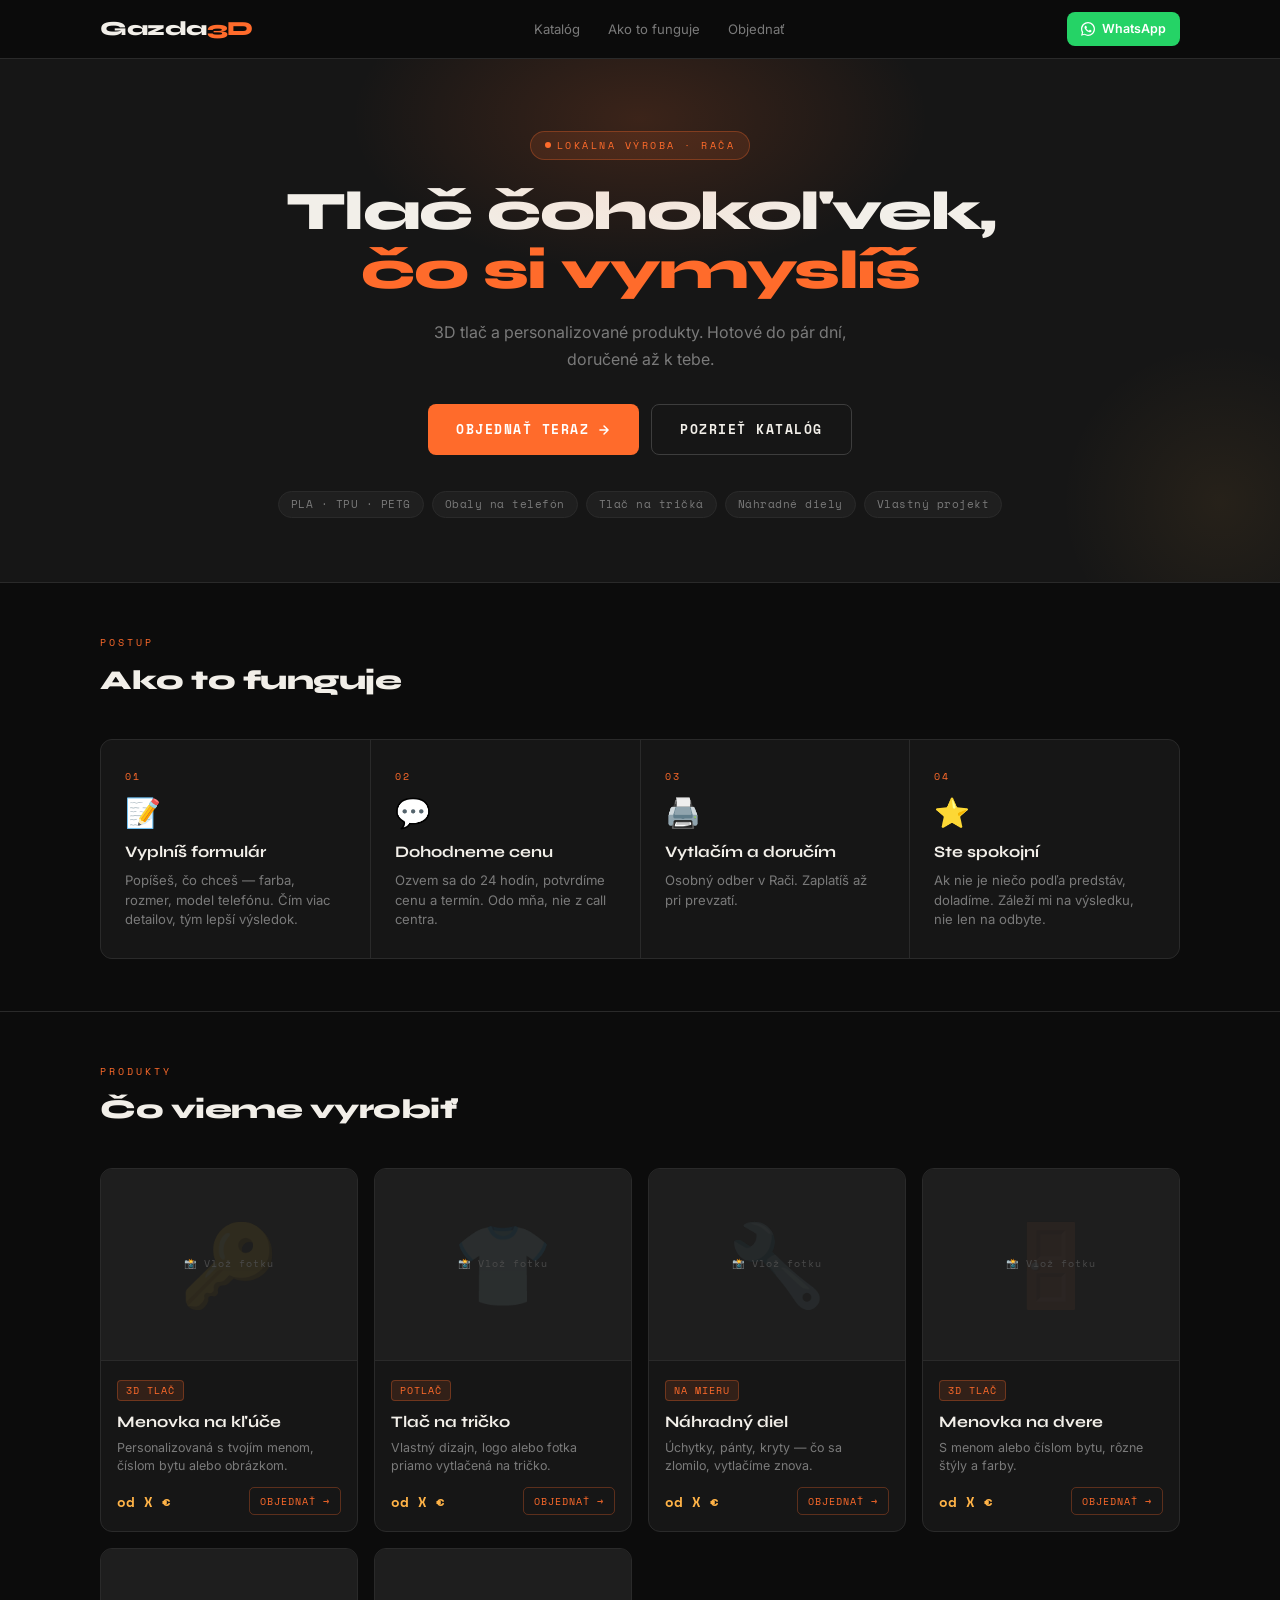
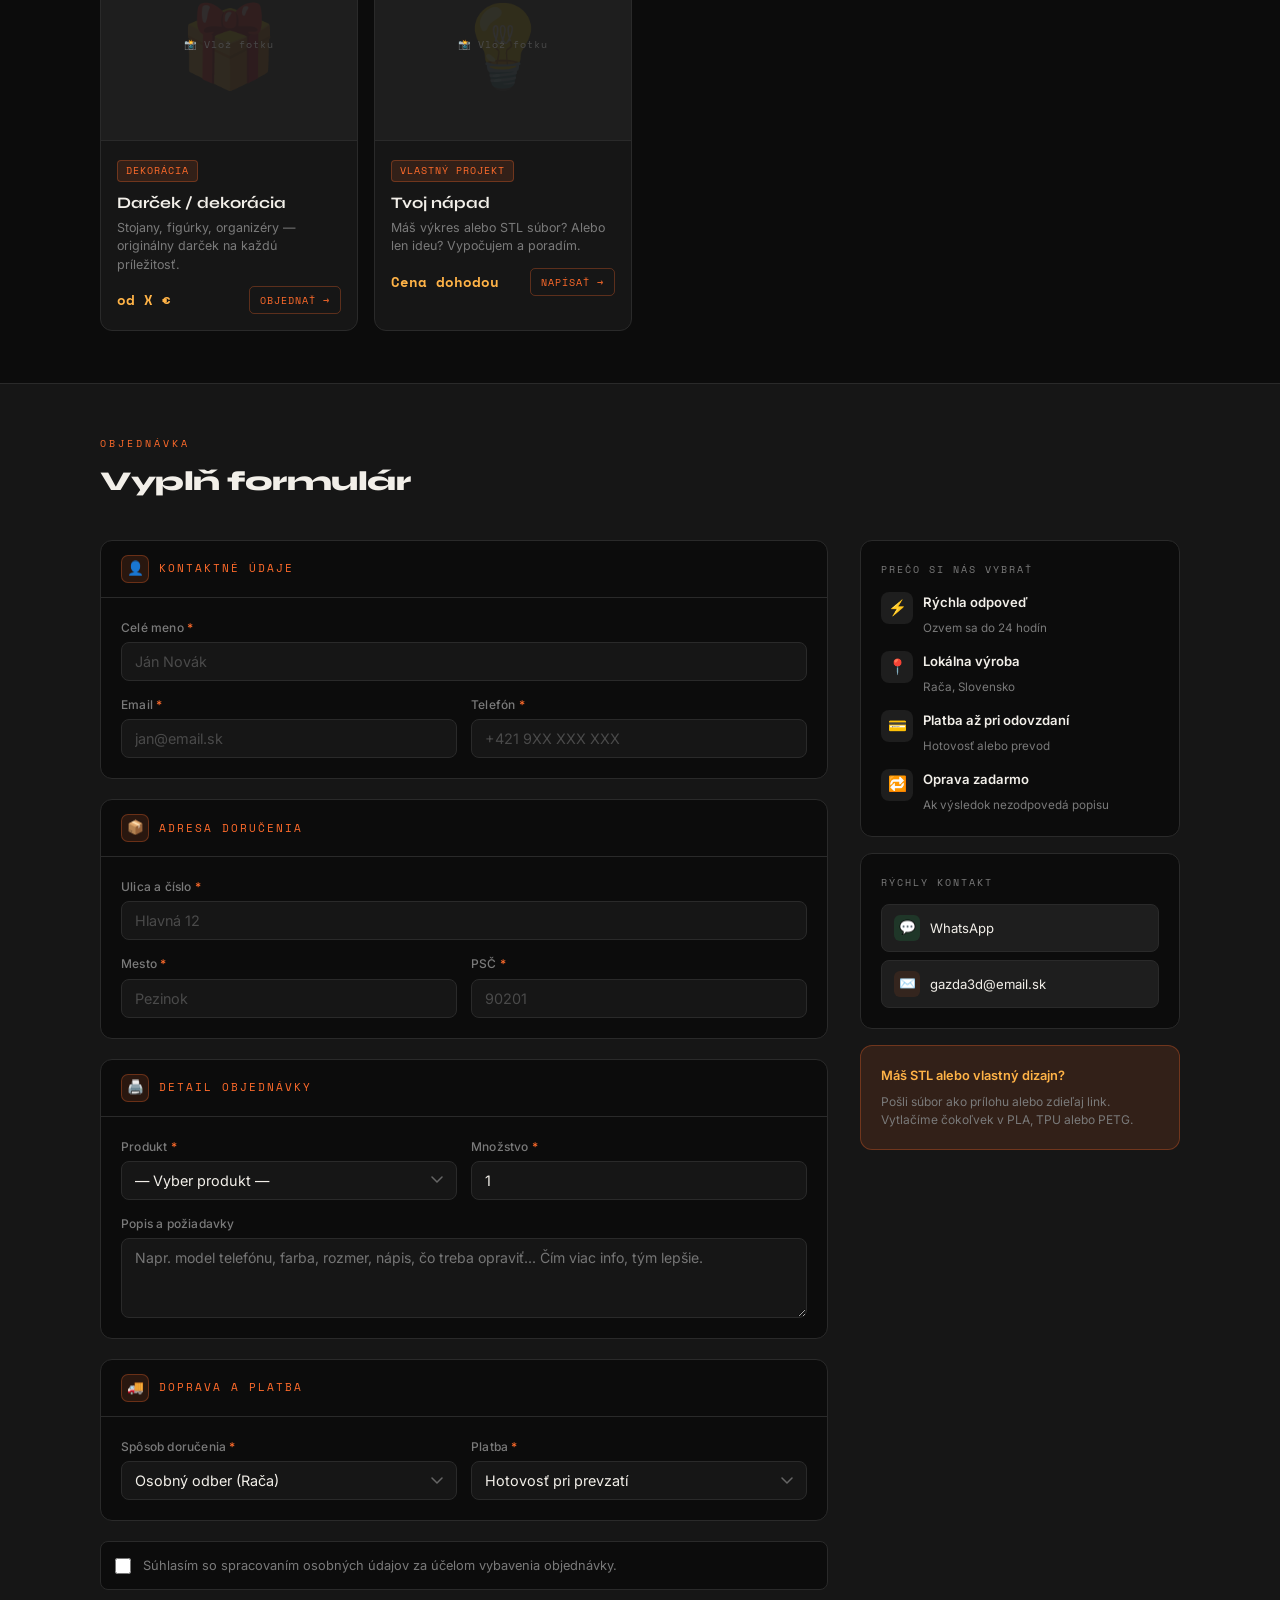
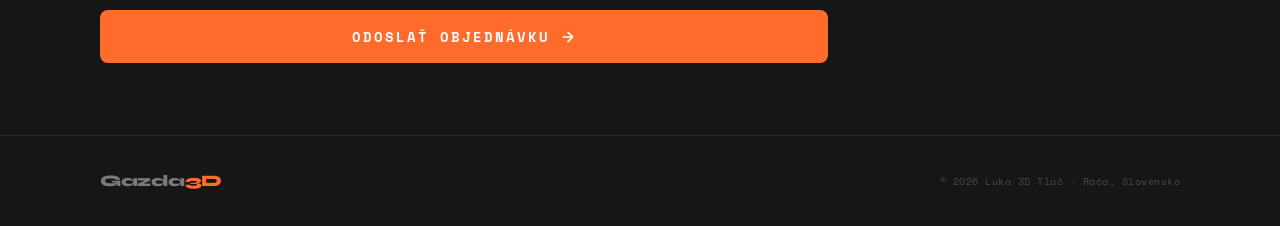
==== commit 9a5f0c5f: "Update location references from Pezinok to Rača" ====
--- a/index.html
+++ b/index.html
@@ -3,7 +3,7 @@
 <head>
   <meta charset="UTF-8">
   <meta name="viewport" content="width=device-width, initial-scale=1.0">
-  <title>Gazda3D – 3D Tlač & Potlač na tričká</title>
+  <title>Gazda3D – 3D Tlač</title>
   <link rel="icon" href="favicon.svg" type="image/svg+xml">
   <link rel="preconnect" href="https://fonts.googleapis.com">
   <link rel="preconnect" href="https://fonts.gstatic.com" crossorigin>
@@ -814,9 +814,9 @@
 
   <!-- HERO -->
   <section class="hero">
-    <div class="hero-eyebrow">Lokálna výroba · Pezinok</div>
+    <div class="hero-eyebrow">Lokálna výroba · Rača</div>
     <h1>Tlač čohokoľvek,<br><em>čo si vymyslíš</em></h1>
-    <p class="hero-sub">3D tlač, potlač na tričká a personalizované produkty. Hotové do pár dní, doručené až k tebe.</p>
+    <p class="hero-sub">3D tlač a personalizované produkty. Hotové do pár dní, doručené až k tebe.</p>
     <div class="hero-actions">
       <a href="#objednat" class="btn-primary">
         Objednať teraz
@@ -857,7 +857,7 @@
           <div class="step-num">03</div>
           <span class="step-icon">🖨️</span>
           <h3>Vytlačím a doručím</h3>
-          <p>Osobný odber v Pezinku, alebo pošleme cez Packeta/Poštu. Zaplatíš až pri prevzatí.</p>
+          <p>Osobný odber v Rači. Zaplatíš až pri prevzatí.</p>
         </div>
         <div class="step">
           <div class="step-num">04</div>
@@ -1086,9 +1086,7 @@
                 <div class="fs-field">
                   <label class="fs-label" for="delivery-method">Spôsob doručenia <span>*</span></label>
                   <select class="fs-select" id="delivery-method" name="delivery-method" required>
-                    <option value="osobny-odber">Osobný odber (Pezinok)</option>
-                    <option value="slovenská-posta">Slovenská pošta</option>
-                    <option value="packeta">Packeta / Z-BOX</option>
+                    <option value="osobny-odber">Osobný odber (Rača)</option>
                   </select>
                 </div>
                 <div class="fs-field">
@@ -1131,7 +1129,7 @@
               <div class="trust-icon">📍</div>
               <div class="trust-text">
                 <strong>Lokálna výroba</strong>
-                <span>Pezinok, Slovensko</span>
+                <span>Rača, Slovensko</span>
               </div>
             </div>
             <div class="trust-item">
@@ -1178,7 +1176,7 @@
     <div class="footer-inner">
       <div class="footer-logo">Gazda<span>3D</span></div>
       <div class="footer-info">
-        © 2026 Luka 3D Tlač · Pezinok, Slovensko
+        © 2026 Luka 3D Tlač · Rača, Slovensko
       </div>
     </div>
   </footer>
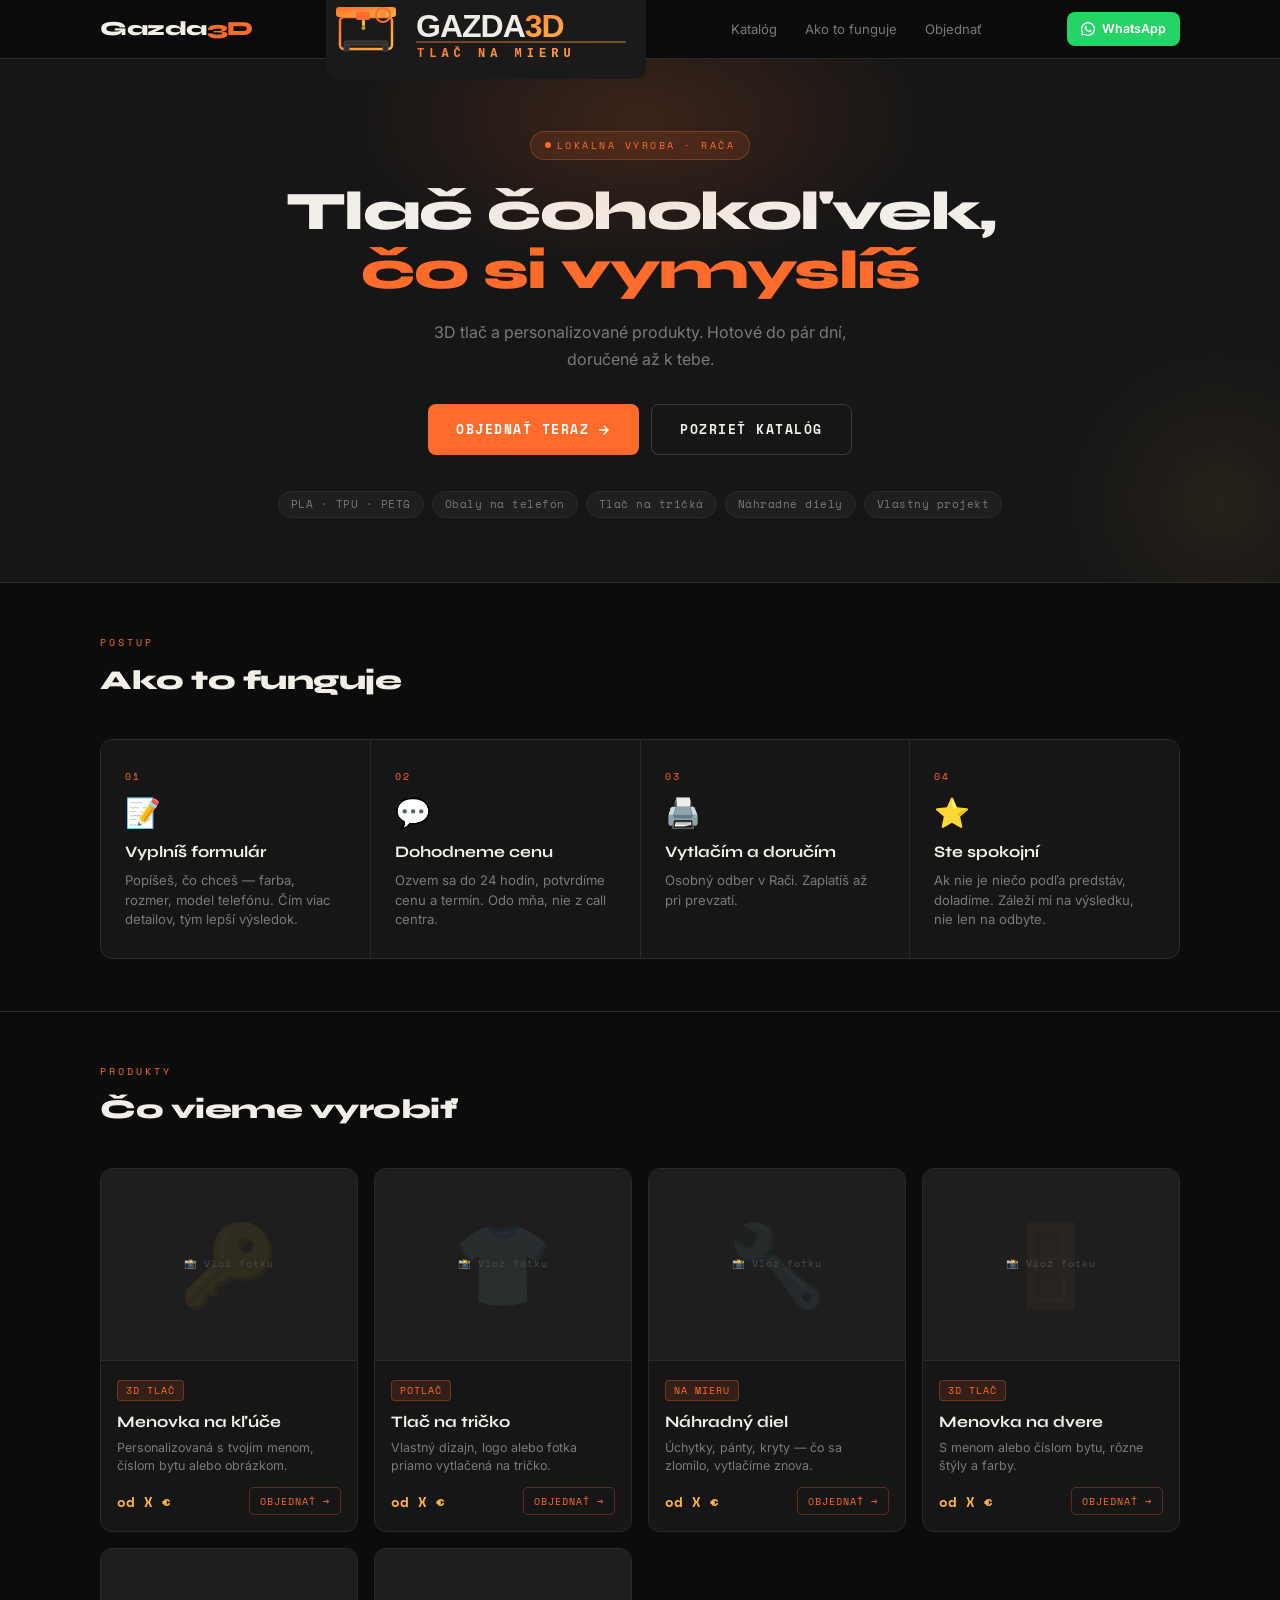
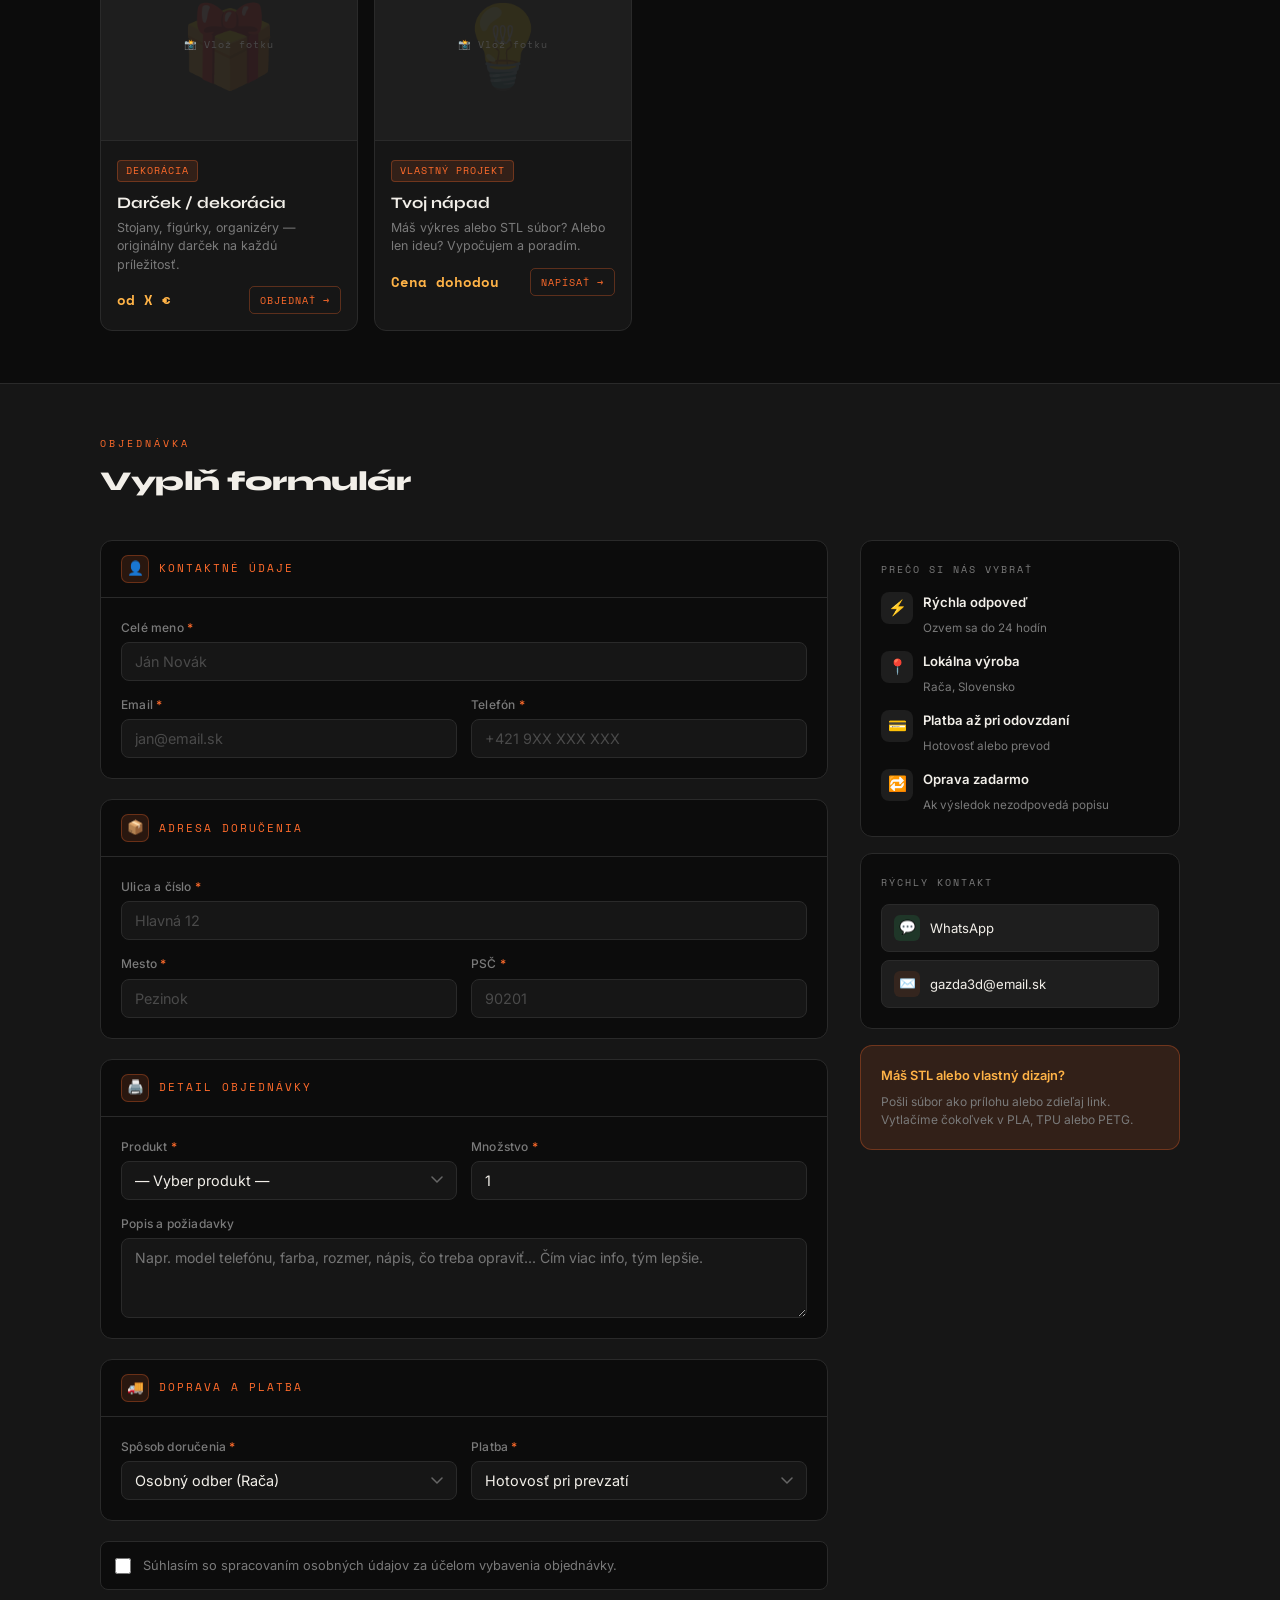
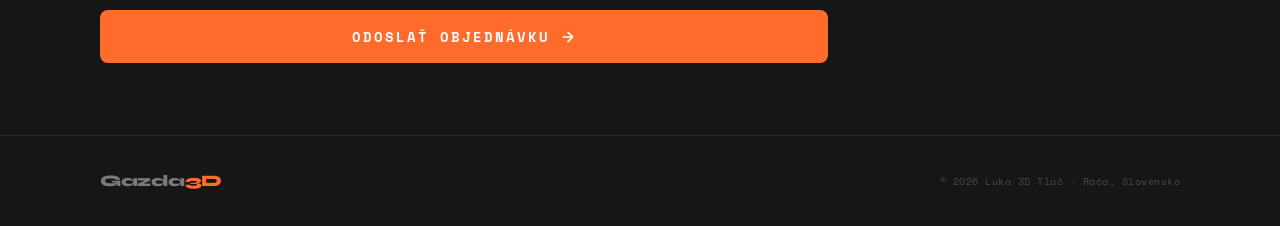
==== commit 0c9825ba: "Add logo image to navigation bar" ====
--- a/index.html
+++ b/index.html
@@ -796,8 +796,10 @@
   <!-- NAV -->
   <nav class="nav">
     <div class="nav-inner">
-      <a href="#" class="nav-logo">Gazda<span>3D</span></a>
-      <ul class="nav-links">
+    <a href="#" class="nav-logo">Gazda<span>3D</span></a>
+    <img src="logo.svg" alt="Gazda3D logo" class="nav-logo-img" />
+
+    <ul class="nav-links">
         <li><a href="#katalog">Katalóg</a></li>
         <li><a href="#ako-to-funguje">Ako to funguje</a></li>
         <li><a href="#objednat">Objednať</a></li>
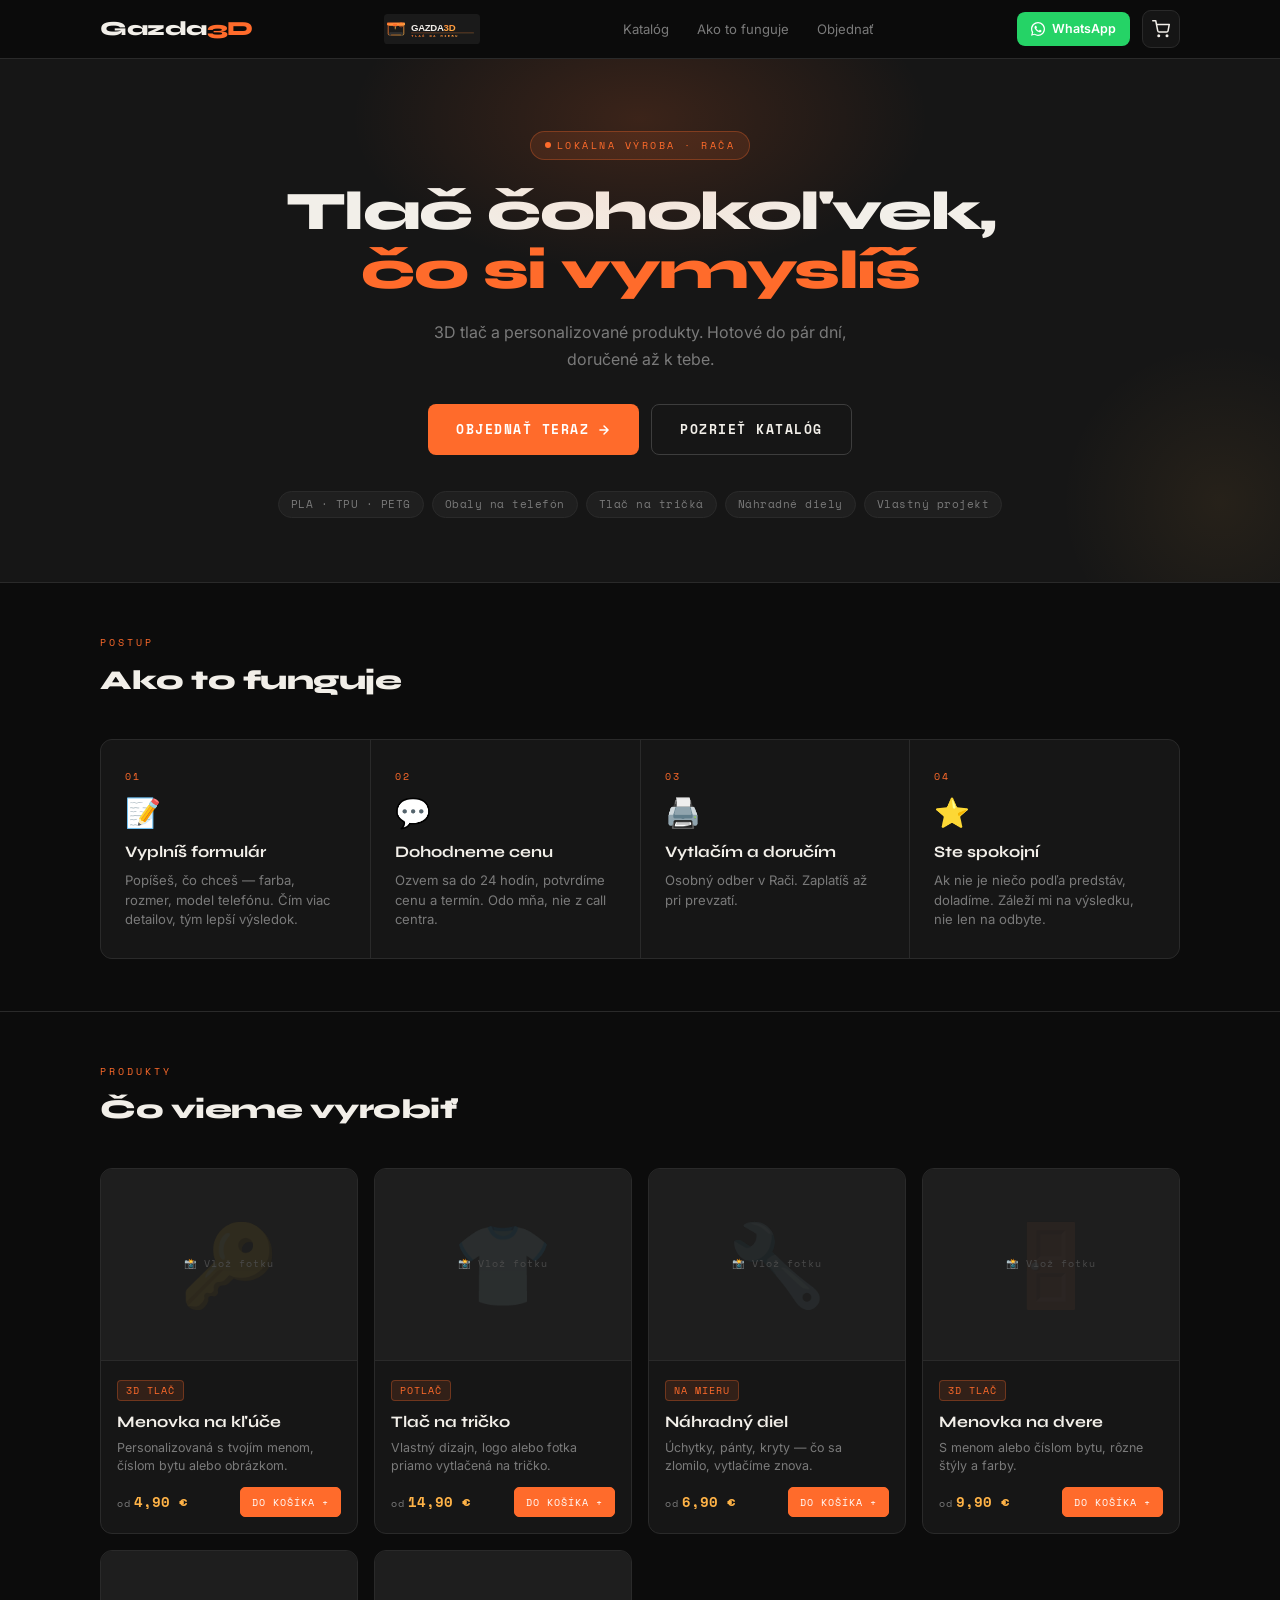
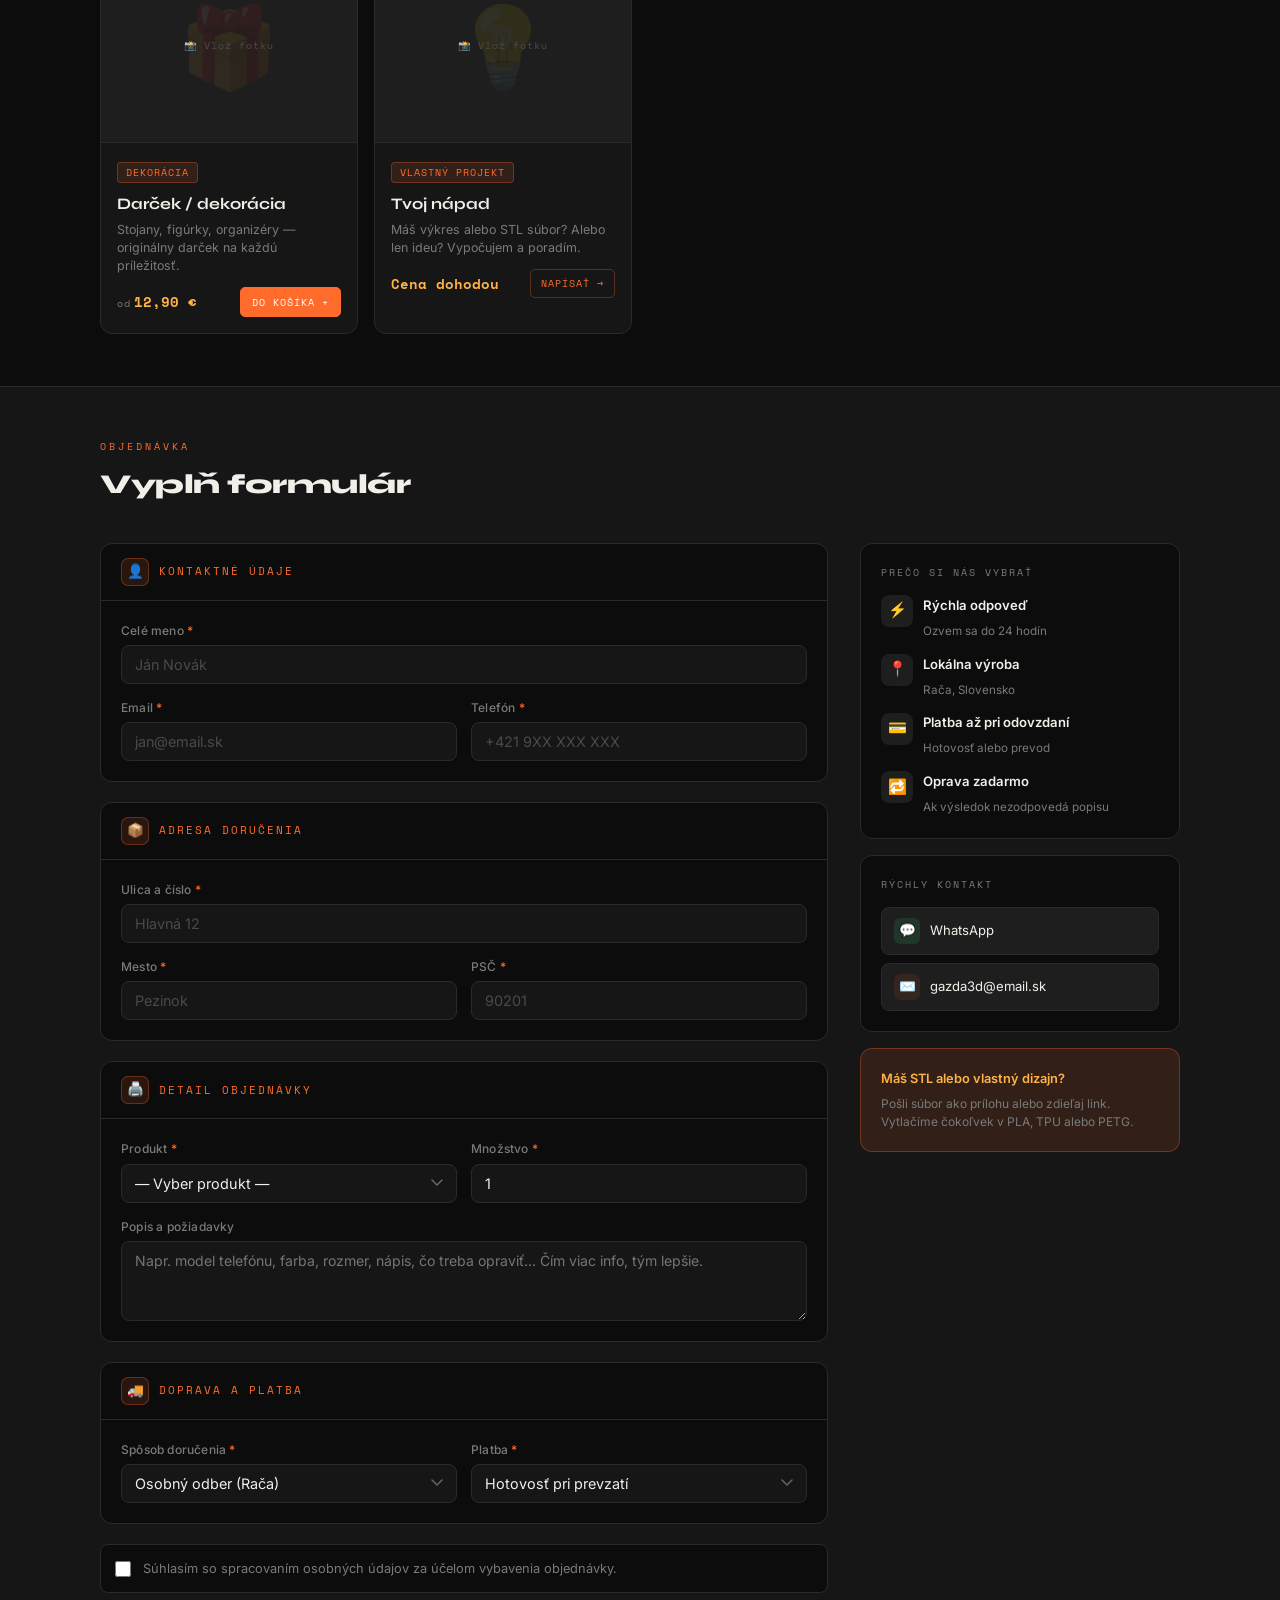
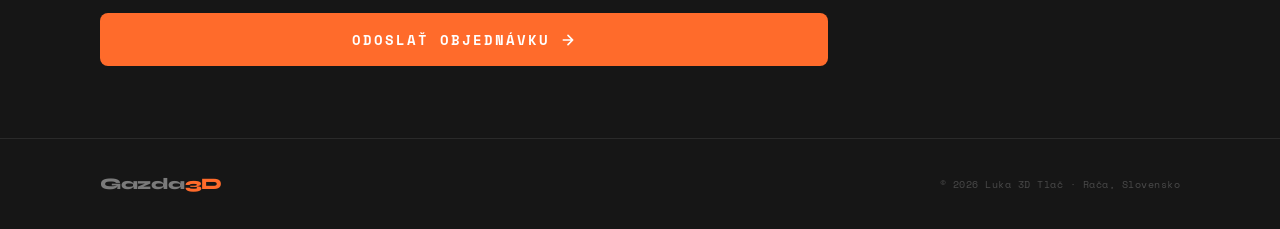
==== commit e448aaa5: "Pridať e-shop: košík a pokladňu do Gazda3D - ceny v EUR a tlačidlá Do košíka pri produktoch - vysúva" ====
--- a/index.html
+++ b/index.html
@@ -8,788 +8,7 @@
   <link rel="preconnect" href="https://fonts.googleapis.com">
   <link rel="preconnect" href="https://fonts.gstatic.com" crossorigin>
   <link href="https://fonts.googleapis.com/css2?family=Syne:wght@400;700;800&family=Inter:wght@400;500;600&family=Space+Mono:wght@400;700&display=swap" rel="stylesheet">
-  <style>
-    *, *::before, *::after { box-sizing: border-box; margin: 0; padding: 0; }
-
-    :root {
-      --bg: #0c0c0c;
-      --surface: #161616;
-      --elevated: #1e1e1e;
-      --border: #2a2a2a;
-      --border-hover: #3d3d3d;
-      --accent: #ff6b2b;
-      --accent-dim: rgba(255,107,43,0.12);
-      --accent-border: rgba(255,107,43,0.3);
-      --accent2: #ffb347;
-      --text: #f2efe9;
-      --muted: #7a7a7a;
-      --muted2: #4a4a4a;
-      --success: #4ade80;
-      --radius: 12px;
-      --radius-sm: 8px;
-    }
-
-    html { scroll-behavior: smooth; }
-
-    body {
-      background: var(--bg);
-      color: var(--text);
-      font-family: 'Inter', sans-serif;
-      min-height: 100vh;
-      font-size: 15px;
-      line-height: 1.6;
-    }
-
-    /* ── STICKY NAV ───────────────────────────────────────── */
-    .nav {
-      position: sticky;
-      top: 0;
-      z-index: 100;
-      background: rgba(12,12,12,0.92);
-      backdrop-filter: blur(12px);
-      -webkit-backdrop-filter: blur(12px);
-      border-bottom: 1px solid var(--border);
-      padding: 0 24px;
-    }
-
-    .nav-inner {
-      max-width: 1080px;
-      margin: 0 auto;
-      display: flex;
-      align-items: center;
-      justify-content: space-between;
-      height: 58px;
-      gap: 16px;
-    }
-
-    .nav-logo {
-      font-family: 'Syne', sans-serif;
-      font-size: 1.25rem;
-      font-weight: 800;
-      letter-spacing: -0.5px;
-      text-decoration: none;
-      color: var(--text);
-      white-space: nowrap;
-    }
-    .nav-logo span { color: var(--accent); }
-
-    .nav-links {
-      display: flex;
-      gap: 4px;
-      list-style: none;
-    }
-
-    .nav-links a {
-      color: var(--muted);
-      text-decoration: none;
-      font-size: 0.82rem;
-      font-family: 'Inter', sans-serif;
-      padding: 6px 12px;
-      border-radius: 6px;
-      transition: color 0.2s, background 0.2s;
-    }
-    .nav-links a:hover {
-      color: var(--text);
-      background: rgba(255,255,255,0.05);
-    }
-
-    .nav-cta {
-      display: inline-flex;
-      align-items: center;
-      gap: 7px;
-      background: #25D366;
-      color: #fff;
-      text-decoration: none;
-      font-size: 0.78rem;
-      font-weight: 600;
-      padding: 7px 14px;
-      border-radius: 8px;
-      white-space: nowrap;
-      transition: opacity 0.2s;
-    }
-    .nav-cta:hover { opacity: 0.88; }
-    .nav-cta svg { flex-shrink: 0; }
-
-    /* ── HERO ─────────────────────────────────────────────── */
-    .hero {
-      position: relative;
-      overflow: hidden;
-      padding: 72px 24px 64px;
-      text-align: center;
-      background: var(--surface);
-      border-bottom: 1px solid var(--border);
-    }
-
-    .hero::before {
-      content: '';
-      position: absolute;
-      top: -100px; left: 50%;
-      transform: translateX(-50%);
-      width: 600px; height: 320px;
-      background: radial-gradient(ellipse, rgba(255,107,43,0.16) 0%, transparent 68%);
-      pointer-events: none;
-    }
-    .hero::after {
-      content: '';
-      position: absolute;
-      bottom: -80px; right: -100px;
-      width: 320px; height: 320px;
-      background: radial-gradient(ellipse, rgba(255,179,71,0.07) 0%, transparent 70%);
-      pointer-events: none;
-    }
-
-    .hero-eyebrow {
-      display: inline-flex;
-      align-items: center;
-      gap: 6px;
-      font-family: 'Space Mono', monospace;
-      font-size: 0.65rem;
-      letter-spacing: 2.5px;
-      text-transform: uppercase;
-      color: var(--accent);
-      background: var(--accent-dim);
-      border: 1px solid var(--accent-border);
-      padding: 5px 14px;
-      border-radius: 100px;
-      margin-bottom: 22px;
-    }
-    .hero-eyebrow::before {
-      content: '';
-      width: 6px; height: 6px;
-      background: var(--accent);
-      border-radius: 50%;
-      animation: pulse 2s ease-in-out infinite;
-    }
-    @keyframes pulse {
-      0%, 100% { opacity: 1; transform: scale(1); }
-      50% { opacity: 0.4; transform: scale(0.8); }
-    }
-
-    .hero h1 {
-      font-family: 'Syne', sans-serif;
-      font-size: clamp(2rem, 6vw, 3.4rem);
-      font-weight: 800;
-      letter-spacing: -1.5px;
-      line-height: 1.1;
-      margin-bottom: 18px;
-      color: var(--text);
-    }
-    .hero h1 em {
-      font-style: normal;
-      color: var(--accent);
-    }
-
-    .hero-sub {
-      max-width: 480px;
-      margin: 0 auto 32px;
-      color: var(--muted);
-      font-size: 1rem;
-      line-height: 1.65;
-    }
-
-    .hero-actions {
-      display: flex;
-      gap: 12px;
-      justify-content: center;
-      flex-wrap: wrap;
-    }
-
-    .btn-primary {
-      display: inline-flex;
-      align-items: center;
-      gap: 8px;
-      background: var(--accent);
-      color: #fff;
-      text-decoration: none;
-      font-family: 'Space Mono', monospace;
-      font-size: 0.82rem;
-      font-weight: 700;
-      letter-spacing: 1.5px;
-      text-transform: uppercase;
-      padding: 14px 28px;
-      border-radius: var(--radius-sm);
-      border: none;
-      cursor: pointer;
-      transition: background 0.2s, transform 0.1s;
-    }
-    .btn-primary:hover { background: #e55a1f; }
-    .btn-primary:active { transform: scale(0.97); }
-
-    .btn-ghost {
-      display: inline-flex;
-      align-items: center;
-      gap: 8px;
-      background: transparent;
-      color: var(--text);
-      text-decoration: none;
-      font-family: 'Space Mono', monospace;
-      font-size: 0.82rem;
-      font-weight: 700;
-      letter-spacing: 1.5px;
-      text-transform: uppercase;
-      padding: 14px 28px;
-      border-radius: var(--radius-sm);
-      border: 1px solid var(--border-hover);
-      cursor: pointer;
-      transition: border-color 0.2s, background 0.2s;
-    }
-    .btn-ghost:hover {
-      border-color: var(--accent-border);
-      background: var(--accent-dim);
-      color: var(--accent2);
-    }
-
-    .hero-badges {
-      display: flex;
-      flex-wrap: wrap;
-      gap: 8px;
-      justify-content: center;
-      margin-top: 36px;
-    }
-
-    .badge {
-      background: rgba(255,255,255,0.04);
-      border: 1px solid var(--border);
-      color: var(--muted);
-      font-family: 'Space Mono', monospace;
-      font-size: 0.67rem;
-      padding: 4px 12px;
-      border-radius: 100px;
-      letter-spacing: 0.5px;
-    }
-
-    /* ── HOW IT WORKS ─────────────────────────────────────── */
-    .how {
-      border-bottom: 1px solid var(--border);
-      padding: 52px 24px;
-      background: var(--bg);
-    }
-
-    .container {
-      max-width: 1080px;
-      margin: 0 auto;
-    }
-
-    .section-header {
-      margin-bottom: 36px;
-    }
-
-    .section-label {
-      font-family: 'Space Mono', monospace;
-      font-size: 0.63rem;
-      letter-spacing: 3px;
-      text-transform: uppercase;
-      color: var(--accent);
-      margin-bottom: 8px;
-    }
-
-    .section-title {
-      font-family: 'Syne', sans-serif;
-      font-size: 1.7rem;
-      font-weight: 800;
-      letter-spacing: -0.5px;
-      color: var(--text);
-    }
-
-    .steps {
-      display: grid;
-      grid-template-columns: repeat(auto-fit, minmax(200px, 1fr));
-      gap: 1px;
-      background: var(--border);
-      border: 1px solid var(--border);
-      border-radius: var(--radius);
-      overflow: hidden;
-    }
-
-    .step {
-      background: var(--surface);
-      padding: 28px 24px;
-      position: relative;
-    }
-
-    .step-num {
-      font-family: 'Space Mono', monospace;
-      font-size: 0.65rem;
-      letter-spacing: 2px;
-      color: var(--accent);
-      margin-bottom: 14px;
-    }
-
-    .step-icon {
-      font-size: 1.8rem;
-      margin-bottom: 12px;
-      display: block;
-      line-height: 1;
-    }
-
-    .step h3 {
-      font-family: 'Syne', sans-serif;
-      font-size: 1rem;
-      font-weight: 700;
-      margin-bottom: 6px;
-      color: var(--text);
-    }
-
-    .step p {
-      font-size: 0.82rem;
-      color: var(--muted);
-      line-height: 1.5;
-    }
-
-    /* ── CATALOG ──────────────────────────────────────────── */
-    .catalog-section {
-      padding: 52px 24px;
-      background: var(--bg);
-      border-bottom: 1px solid var(--border);
-    }
-
-    .catalog {
-      display: grid;
-      grid-template-columns: repeat(auto-fill, minmax(240px, 1fr));
-      gap: 16px;
-    }
-
-    .product-card {
-      background: var(--surface);
-      border: 1px solid var(--border);
-      border-radius: var(--radius);
-      overflow: hidden;
-      transition: border-color 0.25s, transform 0.2s;
-      position: relative;
-    }
-
-    .product-card:hover {
-      border-color: var(--accent);
-      transform: translateY(-3px);
-    }
-
-    .product-card::before {
-      content: '';
-      position: absolute;
-      top: 0; right: 0;
-      width: 0; height: 0;
-      border-top: 32px solid var(--accent);
-      border-left: 32px solid transparent;
-      opacity: 0;
-      transition: opacity 0.25s;
-      z-index: 1;
-    }
-    .product-card:hover::before { opacity: 1; }
-
-    .product-img {
-      width: 100%;
-      aspect-ratio: 4/3;
-      background: var(--elevated);
-      border-bottom: 1px solid var(--border);
-      display: flex;
-      align-items: center;
-      justify-content: center;
-      position: relative;
-      overflow: hidden;
-    }
-
-    .product-img-icon {
-      font-size: 5rem;
-      opacity: 0.08;
-      position: absolute;
-      line-height: 1;
-      transition: opacity 0.25s, transform 0.25s;
-    }
-    .product-card:hover .product-img-icon {
-      opacity: 0.15;
-      transform: scale(1.1);
-    }
-
-    .product-img-placeholder {
-      font-family: 'Space Mono', monospace;
-      font-size: 0.62rem;
-      color: var(--muted2);
-      letter-spacing: 1px;
-      text-align: center;
-      z-index: 1;
-      padding: 8px;
-    }
-
-    .product-info {
-      padding: 16px;
-    }
-
-    .product-tag {
-      display: inline-block;
-      font-family: 'Space Mono', monospace;
-      font-size: 0.6rem;
-      letter-spacing: 1px;
-      text-transform: uppercase;
-      color: var(--accent);
-      background: var(--accent-dim);
-      border: 1px solid var(--accent-border);
-      padding: 2px 8px;
-      border-radius: 4px;
-      margin-bottom: 8px;
-    }
-
-    .product-name {
-      font-family: 'Syne', sans-serif;
-      font-size: 1rem;
-      font-weight: 700;
-      margin-bottom: 4px;
-      color: var(--text);
-    }
-
-    .product-desc {
-      font-size: 0.78rem;
-      color: var(--muted);
-      margin-bottom: 12px;
-      line-height: 1.45;
-    }
-
-    .product-footer {
-      display: flex;
-      align-items: center;
-      justify-content: space-between;
-    }
-
-    .product-price {
-      font-family: 'Space Mono', monospace;
-      font-size: 0.9rem;
-      color: var(--accent2);
-      font-weight: 700;
-    }
-
-    .product-order-btn {
-      font-family: 'Space Mono', monospace;
-      font-size: 0.65rem;
-      letter-spacing: 1px;
-      text-transform: uppercase;
-      color: var(--accent);
-      background: transparent;
-      border: 1px solid var(--accent-border);
-      padding: 5px 10px;
-      border-radius: 5px;
-      cursor: pointer;
-      text-decoration: none;
-      transition: background 0.2s, color 0.2s;
-    }
-    .product-order-btn:hover {
-      background: var(--accent);
-      color: #fff;
-      border-color: var(--accent);
-    }
-
-    /* ── FORM ─────────────────────────────────────────────── */
-    .form-section {
-      padding: 52px 24px 72px;
-      background: var(--surface);
-    }
-
-    .form-layout {
-      display: grid;
-      grid-template-columns: 1fr 320px;
-      gap: 32px;
-      align-items: start;
-    }
-
-    @media (max-width: 780px) {
-      .form-layout { grid-template-columns: 1fr; }
-      .form-sidebar { display: none; }
-      .nav-links { display: none; }
-    }
-
-    .fs-form {
-      display: flex;
-      flex-direction: column;
-      gap: 20px;
-    }
-
-    .fs-section {
-      background: var(--bg);
-      border: 1px solid var(--border);
-      border-radius: var(--radius);
-      overflow: hidden;
-    }
-
-    .fs-section-header {
-      padding: 14px 20px;
-      border-bottom: 1px solid var(--border);
-      display: flex;
-      align-items: center;
-      gap: 10px;
-    }
-
-    .fs-section-icon {
-      width: 28px; height: 28px;
-      background: var(--accent-dim);
-      border: 1px solid var(--accent-border);
-      border-radius: 7px;
-      display: flex;
-      align-items: center;
-      justify-content: center;
-      font-size: 0.85rem;
-      flex-shrink: 0;
-    }
-
-    .fs-section-title {
-      font-family: 'Space Mono', monospace;
-      font-size: 0.68rem;
-      letter-spacing: 2px;
-      text-transform: uppercase;
-      color: var(--accent);
-    }
-
-    .fs-section-body {
-      padding: 20px;
-      display: flex;
-      flex-direction: column;
-      gap: 14px;
-    }
-
-    .fs-row {
-      display: grid;
-      grid-template-columns: 1fr 1fr;
-      gap: 14px;
-    }
-
-    @media (max-width: 520px) {
-      .fs-row { grid-template-columns: 1fr; }
-    }
-
-    .fs-field {
-      display: flex;
-      flex-direction: column;
-      gap: 5px;
-    }
-
-    .fs-label {
-      font-size: 0.75rem;
-      color: var(--muted);
-      font-family: 'Inter', sans-serif;
-      font-weight: 500;
-      letter-spacing: 0.2px;
-    }
-    .fs-label span { color: var(--accent); }
-
-    .fs-input,
-    .fs-select,
-    .fs-textarea {
-      background: var(--surface);
-      border: 1px solid var(--border);
-      border-radius: var(--radius-sm);
-      color: var(--text);
-      font-family: 'Inter', sans-serif;
-      font-size: 0.9rem;
-      padding: 10px 13px;
-      width: 100%;
-      transition: border-color 0.2s, box-shadow 0.2s;
-      outline: none;
-      appearance: none;
-    }
-
-    .fs-input::placeholder { color: var(--muted2); }
-
-    .fs-input:focus,
-    .fs-select:focus,
-    .fs-textarea:focus {
-      border-color: var(--accent);
-      box-shadow: 0 0 0 3px rgba(255,107,43,0.1);
-    }
-
-    .fs-textarea {
-      resize: vertical;
-      min-height: 80px;
-      font-size: 0.88rem;
-    }
-
-    .fs-select {
-      background-image: url("data:image/svg+xml,%3Csvg xmlns='http://www.w3.org/2000/svg' width='12' height='8' viewBox='0 0 12 8'%3E%3Cpath d='M1 1l5 5 5-5' stroke='%23666' stroke-width='1.5' fill='none' stroke-linecap='round'/%3E%3C/svg%3E");
-      background-repeat: no-repeat;
-      background-position: right 13px center;
-      padding-right: 36px;
-      cursor: pointer;
-    }
-
-    .fs-select option { background: #1a1a1a; }
-
-    .fs-checkbox-row {
-      display: flex;
-      align-items: flex-start;
-      gap: 12px;
-      padding: 14px;
-      background: var(--bg);
-      border: 1px solid var(--border);
-      border-radius: var(--radius-sm);
-    }
-
-    .fs-checkbox {
-      width: 16px;
-      height: 16px;
-      accent-color: var(--accent);
-      cursor: pointer;
-      margin-top: 2px;
-      flex-shrink: 0;
-    }
-
-    .fs-checkbox-label {
-      font-size: 0.8rem;
-      color: var(--muted);
-      cursor: pointer;
-      line-height: 1.5;
-    }
-
-    .submit-btn {
-      width: 100%;
-      background: var(--accent);
-      color: #fff;
-      border: none;
-      border-radius: var(--radius-sm);
-      font-family: 'Space Mono', monospace;
-      font-size: 0.88rem;
-      font-weight: 700;
-      letter-spacing: 2px;
-      text-transform: uppercase;
-      padding: 16px;
-      cursor: pointer;
-      transition: background 0.2s, transform 0.1s;
-      display: flex;
-      align-items: center;
-      justify-content: center;
-      gap: 10px;
-    }
-    .submit-btn:hover { background: #e55a1f; }
-    .submit-btn:active { transform: scale(0.98); }
-
-    /* ── SIDEBAR ──────────────────────────────────────────── */
-    .form-sidebar {
-      position: sticky;
-      top: 80px;
-      display: flex;
-      flex-direction: column;
-      gap: 16px;
-    }
-
-    .sidebar-card {
-      background: var(--bg);
-      border: 1px solid var(--border);
-      border-radius: var(--radius);
-      padding: 20px;
-    }
-
-    .sidebar-card-title {
-      font-family: 'Space Mono', monospace;
-      font-size: 0.65rem;
-      letter-spacing: 2px;
-      text-transform: uppercase;
-      color: var(--muted);
-      margin-bottom: 14px;
-    }
-
-    .trust-item {
-      display: flex;
-      align-items: flex-start;
-      gap: 10px;
-      margin-bottom: 12px;
-    }
-    .trust-item:last-child { margin-bottom: 0; }
-
-    .trust-icon {
-      width: 32px; height: 32px;
-      background: var(--elevated);
-      border-radius: 8px;
-      display: flex;
-      align-items: center;
-      justify-content: center;
-      font-size: 0.95rem;
-      flex-shrink: 0;
-    }
-
-    .trust-text strong {
-      display: block;
-      font-size: 0.82rem;
-      font-weight: 600;
-      color: var(--text);
-      margin-bottom: 2px;
-    }
-
-    .trust-text span {
-      font-size: 0.73rem;
-      color: var(--muted);
-    }
-
-    .contact-links {
-      display: flex;
-      flex-direction: column;
-      gap: 8px;
-    }
-
-    .contact-link {
-      display: flex;
-      align-items: center;
-      gap: 10px;
-      padding: 10px 12px;
-      background: var(--elevated);
-      border: 1px solid var(--border);
-      border-radius: var(--radius-sm);
-      text-decoration: none;
-      color: var(--text);
-      font-size: 0.82rem;
-      transition: border-color 0.2s;
-    }
-    .contact-link:hover { border-color: var(--accent-border); }
-
-    .contact-link-icon {
-      width: 26px; height: 26px;
-      border-radius: 6px;
-      display: flex;
-      align-items: center;
-      justify-content: center;
-      font-size: 0.85rem;
-      flex-shrink: 0;
-    }
-
-    /* ── FOOTER ───────────────────────────────────────────── */
-    footer {
-      background: var(--surface);
-      border-top: 1px solid var(--border);
-      padding: 32px 24px;
-    }
-
-    .footer-inner {
-      max-width: 1080px;
-      margin: 0 auto;
-      display: flex;
-      align-items: center;
-      justify-content: space-between;
-      flex-wrap: wrap;
-      gap: 16px;
-    }
-
-    .footer-logo {
-      font-family: 'Syne', sans-serif;
-      font-size: 1rem;
-      font-weight: 800;
-      letter-spacing: -0.5px;
-      color: var(--muted);
-    }
-    .footer-logo span { color: var(--accent); }
-
-    .footer-info {
-      font-family: 'Space Mono', monospace;
-      font-size: 0.65rem;
-      color: var(--muted2);
-      letter-spacing: 0.5px;
-      text-align: right;
-    }
-
-    /* ── SCROLL ANIMATIONS ───────────────────────────────── */
-    .reveal {
-      opacity: 0;
-      transform: translateY(18px);
-      transition: opacity 0.5s ease, transform 0.5s ease;
-    }
-    .reveal.visible {
-      opacity: 1;
-      transform: translateY(0);
-    }
-  </style>
+  <link rel="stylesheet" href="css/styles.css">
 </head>
 <body>
 
@@ -804,13 +23,19 @@
         <li><a href="#ako-to-funguje">Ako to funguje</a></li>
         <li><a href="#objednat">Objednať</a></li>
       </ul>
-      <a href="https://wa.me/421900000000" class="nav-cta" target="_blank" rel="noopener">
-        <svg width="14" height="14" viewBox="0 0 24 24" fill="currentColor">
-          <path d="M17.472 14.382c-.297-.149-1.758-.867-2.03-.967-.273-.099-.471-.148-.67.15-.197.297-.767.966-.94 1.164-.173.199-.347.223-.644.075-.297-.15-1.255-.463-2.39-1.475-.883-.788-1.48-1.761-1.653-2.059-.173-.297-.018-.458.13-.606.134-.133.298-.347.446-.52.149-.174.198-.298.298-.497.099-.198.05-.371-.025-.52-.075-.149-.669-1.612-.916-2.207-.242-.579-.487-.5-.669-.51-.173-.008-.371-.01-.57-.01-.198 0-.52.074-.792.372-.272.297-1.04 1.016-1.04 2.479 0 1.462 1.065 2.875 1.213 3.074.149.198 2.096 3.2 5.077 4.487.709.306 1.262.489 1.694.625.712.227 1.36.195 1.871.118.571-.085 1.758-.719 2.006-1.413.248-.694.248-1.289.173-1.413-.074-.124-.272-.198-.57-.347z"/>
-          <path d="M12 0C5.373 0 0 5.373 0 12c0 2.127.556 4.12 1.527 5.849L.057 23.5l5.798-1.452A11.93 11.93 0 0012 24c6.627 0 12-5.373 12-12S18.627 0 12 0zm0 21.818a9.818 9.818 0 01-5.004-1.368l-.359-.214-3.719.931.979-3.607-.235-.372A9.818 9.818 0 1112 21.818z"/>
-        </svg>
-        WhatsApp
-      </a>
+      <div class="nav-actions">
+        <a href="https://wa.me/421900000000" class="nav-cta" target="_blank" rel="noopener">
+          <svg width="14" height="14" viewBox="0 0 24 24" fill="currentColor">
+            <path d="M17.472 14.382c-.297-.149-1.758-.867-2.03-.967-.273-.099-.471-.148-.67.15-.197.297-.767.966-.94 1.164-.173.199-.347.223-.644.075-.297-.15-1.255-.463-2.39-1.475-.883-.788-1.48-1.761-1.653-2.059-.173-.297-.018-.458.13-.606.134-.133.298-.347.446-.52.149-.174.198-.298.298-.497.099-.198.05-.371-.025-.52-.075-.149-.669-1.612-.916-2.207-.242-.579-.487-.5-.669-.51-.173-.008-.371-.01-.57-.01-.198 0-.52.074-.792.372-.272.297-1.04 1.016-1.04 2.479 0 1.462 1.065 2.875 1.213 3.074.149.198 2.096 3.2 5.077 4.487.709.306 1.262.489 1.694.625.712.227 1.36.195 1.871.118.571-.085 1.758-.719 2.006-1.413.248-.694.248-1.289.173-1.413-.074-.124-.272-.198-.57-.347z"/>
+            <path d="M12 0C5.373 0 0 5.373 0 12c0 2.127.556 4.12 1.527 5.849L.057 23.5l5.798-1.452A11.93 11.93 0 0012 24c6.627 0 12-5.373 12-12S18.627 0 12 0zm0 21.818a9.818 9.818 0 01-5.004-1.368l-.359-.214-3.719.931.979-3.607-.235-.372A9.818 9.818 0 1112 21.818z"/>
+          </svg>
+          WhatsApp
+        </a>
+        <a href="#" class="cart-btn" data-open-cart aria-label="Otvoriť košík">
+          <svg viewBox="0 0 24 24" fill="none" stroke="currentColor" stroke-width="2" stroke-linecap="round" stroke-linejoin="round"><circle cx="9" cy="21" r="1"/><circle cx="20" cy="21" r="1"/><path d="M1 1h4l2.68 13.39a2 2 0 0 0 2 1.61h9.72a2 2 0 0 0 2-1.61L23 6H6"/></svg>
+          <span class="cart-count" data-cart-count style="display:none">0</span>
+        </a>
+      </div>
     </div>
   </nav>
 
@@ -890,8 +115,8 @@
             <div class="product-name">Menovka na kľúče</div>
             <div class="product-desc">Personalizovaná s tvojím menom, číslom bytu alebo obrázkom.</div>
             <div class="product-footer">
-              <span class="product-price">od X €</span>
-              <a href="#objednat" class="product-order-btn">Objednať →</a>
+              <div><span class="price-from">od</span> <span class="product-price">4,90 €</span></div>
+              <button class="add-cart-btn" data-add="menovka-kluce">Do košíka +</button>
             </div>
           </div>
         </div>
@@ -906,8 +131,8 @@
             <div class="product-name">Tlač na tričko</div>
             <div class="product-desc">Vlastný dizajn, logo alebo fotka priamo vytlačená na tričko.</div>
             <div class="product-footer">
-              <span class="product-price">od X €</span>
-              <a href="#objednat" class="product-order-btn">Objednať →</a>
+              <div><span class="price-from">od</span> <span class="product-price">14,90 €</span></div>
+              <button class="add-cart-btn" data-add="tricko">Do košíka +</button>
             </div>
           </div>
         </div>
@@ -922,8 +147,8 @@
             <div class="product-name">Náhradný diel</div>
             <div class="product-desc">Úchytky, pánty, kryty — čo sa zlomilo, vytlačíme znova.</div>
             <div class="product-footer">
-              <span class="product-price">od X €</span>
-              <a href="#objednat" class="product-order-btn">Objednať →</a>
+              <div><span class="price-from">od</span> <span class="product-price">6,90 €</span></div>
+              <button class="add-cart-btn" data-add="nahradny-diel">Do košíka +</button>
             </div>
           </div>
         </div>
@@ -938,8 +163,8 @@
             <div class="product-name">Menovka na dvere</div>
             <div class="product-desc">S menom alebo číslom bytu, rôzne štýly a farby.</div>
             <div class="product-footer">
-              <span class="product-price">od X €</span>
-              <a href="#objednat" class="product-order-btn">Objednať →</a>
+              <div><span class="price-from">od</span> <span class="product-price">9,90 €</span></div>
+              <button class="add-cart-btn" data-add="menovka-dvere">Do košíka +</button>
             </div>
           </div>
         </div>
@@ -954,8 +179,8 @@
             <div class="product-name">Darček / dekorácia</div>
             <div class="product-desc">Stojany, figúrky, organizéry — originálny darček na každú príležitosť.</div>
             <div class="product-footer">
-              <span class="product-price">od X €</span>
-              <a href="#objednat" class="product-order-btn">Objednať →</a>
+              <div><span class="price-from">od</span> <span class="product-price">12,90 €</span></div>
+              <button class="add-cart-btn" data-add="dekoracia">Do košíka +</button>
             </div>
           </div>
         </div>
@@ -1183,6 +408,24 @@
     </div>
   </footer>
 
+  <!-- CART DRAWER (košík) -->
+  <div class="drawer-overlay" data-close-cart></div>
+  <aside class="drawer" aria-label="Košík">
+    <div class="drawer-header">
+      <span class="drawer-title">Tvoj košík</span>
+      <button class="drawer-close" data-close-cart aria-label="Zavrieť">&times;</button>
+    </div>
+    <div class="drawer-body" id="drawer-body"></div>
+    <div class="drawer-footer" id="drawer-footer" style="display:none">
+      <div class="drawer-total"><span>Spolu</span><span data-cart-total>0,00 €</span></div>
+      <a href="pokladna.html" class="btn-primary" style="width:100%; justify-content:center;">
+        Pokračovať do pokladne
+        <svg width="14" height="14" viewBox="0 0 24 24" fill="none" stroke="currentColor" stroke-width="2.5" stroke-linecap="round" stroke-linejoin="round"><path d="M5 12h14M12 5l7 7-7 7"/></svg>
+      </a>
+    </div>
+  </aside>
+
+  <script src="js/cart.js"></script>
   <script>
     // Scroll reveal
     const reveals = document.querySelectorAll('.reveal');
--- a/css/styles.css
+++ b/css/styles.css
@@ -0,0 +1,1126 @@
+    *, *::before, *::after { box-sizing: border-box; margin: 0; padding: 0; }
+
+    :root {
+      --bg: #0c0c0c;
+      --surface: #161616;
+      --elevated: #1e1e1e;
+      --border: #2a2a2a;
+      --border-hover: #3d3d3d;
+      --accent: #ff6b2b;
+      --accent-dim: rgba(255,107,43,0.12);
+      --accent-border: rgba(255,107,43,0.3);
+      --accent2: #ffb347;
+      --text: #f2efe9;
+      --muted: #7a7a7a;
+      --muted2: #4a4a4a;
+      --success: #4ade80;
+      --radius: 12px;
+      --radius-sm: 8px;
+    }
+
+    html { scroll-behavior: smooth; }
+
+    body {
+      background: var(--bg);
+      color: var(--text);
+      font-family: 'Inter', sans-serif;
+      min-height: 100vh;
+      font-size: 15px;
+      line-height: 1.6;
+    }
+
+    /* ── STICKY NAV ───────────────────────────────────────── */
+    .nav {
+      position: sticky;
+      top: 0;
+      z-index: 100;
+      background: rgba(12,12,12,0.92);
+      backdrop-filter: blur(12px);
+      -webkit-backdrop-filter: blur(12px);
+      border-bottom: 1px solid var(--border);
+      padding: 0 24px;
+    }
+
+    .nav-inner {
+      max-width: 1080px;
+      margin: 0 auto;
+      display: flex;
+      align-items: center;
+      justify-content: space-between;
+      height: 58px;
+      gap: 16px;
+    }
+
+    .nav-logo {
+      font-family: 'Syne', sans-serif;
+      font-size: 1.25rem;
+      font-weight: 800;
+      letter-spacing: -0.5px;
+      text-decoration: none;
+      color: var(--text);
+      white-space: nowrap;
+    }
+    .nav-logo span { color: var(--accent); }
+
+    .nav-links {
+      display: flex;
+      gap: 4px;
+      list-style: none;
+    }
+
+    .nav-links a {
+      color: var(--muted);
+      text-decoration: none;
+      font-size: 0.82rem;
+      font-family: 'Inter', sans-serif;
+      padding: 6px 12px;
+      border-radius: 6px;
+      transition: color 0.2s, background 0.2s;
+    }
+    .nav-links a:hover {
+      color: var(--text);
+      background: rgba(255,255,255,0.05);
+    }
+
+    .nav-cta {
+      display: inline-flex;
+      align-items: center;
+      gap: 7px;
+      background: #25D366;
+      color: #fff;
+      text-decoration: none;
+      font-size: 0.78rem;
+      font-weight: 600;
+      padding: 7px 14px;
+      border-radius: 8px;
+      white-space: nowrap;
+      transition: opacity 0.2s;
+    }
+    .nav-cta:hover { opacity: 0.88; }
+    .nav-cta svg { flex-shrink: 0; }
+
+    /* ── HERO ─────────────────────────────────────────────── */
+    .hero {
+      position: relative;
+      overflow: hidden;
+      padding: 72px 24px 64px;
+      text-align: center;
+      background: var(--surface);
+      border-bottom: 1px solid var(--border);
+    }
+
+    .hero::before {
+      content: '';
+      position: absolute;
+      top: -100px; left: 50%;
+      transform: translateX(-50%);
+      width: 600px; height: 320px;
+      background: radial-gradient(ellipse, rgba(255,107,43,0.16) 0%, transparent 68%);
+      pointer-events: none;
+    }
+    .hero::after {
+      content: '';
+      position: absolute;
+      bottom: -80px; right: -100px;
+      width: 320px; height: 320px;
+      background: radial-gradient(ellipse, rgba(255,179,71,0.07) 0%, transparent 70%);
+      pointer-events: none;
+    }
+
+    .hero-eyebrow {
+      display: inline-flex;
+      align-items: center;
+      gap: 6px;
+      font-family: 'Space Mono', monospace;
+      font-size: 0.65rem;
+      letter-spacing: 2.5px;
+      text-transform: uppercase;
+      color: var(--accent);
+      background: var(--accent-dim);
+      border: 1px solid var(--accent-border);
+      padding: 5px 14px;
+      border-radius: 100px;
+      margin-bottom: 22px;
+    }
+    .hero-eyebrow::before {
+      content: '';
+      width: 6px; height: 6px;
+      background: var(--accent);
+      border-radius: 50%;
+      animation: pulse 2s ease-in-out infinite;
+    }
+    @keyframes pulse {
+      0%, 100% { opacity: 1; transform: scale(1); }
+      50% { opacity: 0.4; transform: scale(0.8); }
+    }
+
+    .hero h1 {
+      font-family: 'Syne', sans-serif;
+      font-size: clamp(2rem, 6vw, 3.4rem);
+      font-weight: 800;
+      letter-spacing: -1.5px;
+      line-height: 1.1;
+      margin-bottom: 18px;
+      color: var(--text);
+    }
+    .hero h1 em {
+      font-style: normal;
+      color: var(--accent);
+    }
+
+    .hero-sub {
+      max-width: 480px;
+      margin: 0 auto 32px;
+      color: var(--muted);
+      font-size: 1rem;
+      line-height: 1.65;
+    }
+
+    .hero-actions {
+      display: flex;
+      gap: 12px;
+      justify-content: center;
+      flex-wrap: wrap;
+    }
+
+    .btn-primary {
+      display: inline-flex;
+      align-items: center;
+      gap: 8px;
+      background: var(--accent);
+      color: #fff;
+      text-decoration: none;
+      font-family: 'Space Mono', monospace;
+      font-size: 0.82rem;
+      font-weight: 700;
+      letter-spacing: 1.5px;
+      text-transform: uppercase;
+      padding: 14px 28px;
+      border-radius: var(--radius-sm);
+      border: none;
+      cursor: pointer;
+      transition: background 0.2s, transform 0.1s;
+    }
+    .btn-primary:hover { background: #e55a1f; }
+    .btn-primary:active { transform: scale(0.97); }
+
+    .btn-ghost {
+      display: inline-flex;
+      align-items: center;
+      gap: 8px;
+      background: transparent;
+      color: var(--text);
+      text-decoration: none;
+      font-family: 'Space Mono', monospace;
+      font-size: 0.82rem;
+      font-weight: 700;
+      letter-spacing: 1.5px;
+      text-transform: uppercase;
+      padding: 14px 28px;
+      border-radius: var(--radius-sm);
+      border: 1px solid var(--border-hover);
+      cursor: pointer;
+      transition: border-color 0.2s, background 0.2s;
+    }
+    .btn-ghost:hover {
+      border-color: var(--accent-border);
+      background: var(--accent-dim);
+      color: var(--accent2);
+    }
+
+    .hero-badges {
+      display: flex;
+      flex-wrap: wrap;
+      gap: 8px;
+      justify-content: center;
+      margin-top: 36px;
+    }
+
+    .badge {
+      background: rgba(255,255,255,0.04);
+      border: 1px solid var(--border);
+      color: var(--muted);
+      font-family: 'Space Mono', monospace;
+      font-size: 0.67rem;
+      padding: 4px 12px;
+      border-radius: 100px;
+      letter-spacing: 0.5px;
+    }
+
+    /* ── HOW IT WORKS ─────────────────────────────────────── */
+    .how {
+      border-bottom: 1px solid var(--border);
+      padding: 52px 24px;
+      background: var(--bg);
+    }
+
+    .container {
+      max-width: 1080px;
+      margin: 0 auto;
+    }
+
+    .section-header {
+      margin-bottom: 36px;
+    }
+
+    .section-label {
+      font-family: 'Space Mono', monospace;
+      font-size: 0.63rem;
+      letter-spacing: 3px;
+      text-transform: uppercase;
+      color: var(--accent);
+      margin-bottom: 8px;
+    }
+
+    .section-title {
+      font-family: 'Syne', sans-serif;
+      font-size: 1.7rem;
+      font-weight: 800;
+      letter-spacing: -0.5px;
+      color: var(--text);
+    }
+
+    .steps {
+      display: grid;
+      grid-template-columns: repeat(auto-fit, minmax(200px, 1fr));
+      gap: 1px;
+      background: var(--border);
+      border: 1px solid var(--border);
+      border-radius: var(--radius);
+      overflow: hidden;
+    }
+
+    .step {
+      background: var(--surface);
+      padding: 28px 24px;
+      position: relative;
+    }
+
+    .step-num {
+      font-family: 'Space Mono', monospace;
+      font-size: 0.65rem;
+      letter-spacing: 2px;
+      color: var(--accent);
+      margin-bottom: 14px;
+    }
+
+    .step-icon {
+      font-size: 1.8rem;
+      margin-bottom: 12px;
+      display: block;
+      line-height: 1;
+    }
+
+    .step h3 {
+      font-family: 'Syne', sans-serif;
+      font-size: 1rem;
+      font-weight: 700;
+      margin-bottom: 6px;
+      color: var(--text);
+    }
+
+    .step p {
+      font-size: 0.82rem;
+      color: var(--muted);
+      line-height: 1.5;
+    }
+
+    /* ── CATALOG ──────────────────────────────────────────── */
+    .catalog-section {
+      padding: 52px 24px;
+      background: var(--bg);
+      border-bottom: 1px solid var(--border);
+    }
+
+    .catalog {
+      display: grid;
+      grid-template-columns: repeat(auto-fill, minmax(240px, 1fr));
+      gap: 16px;
+    }
+
+    .product-card {
+      background: var(--surface);
+      border: 1px solid var(--border);
+      border-radius: var(--radius);
+      overflow: hidden;
+      transition: border-color 0.25s, transform 0.2s;
+      position: relative;
+    }
+
+    .product-card:hover {
+      border-color: var(--accent);
+      transform: translateY(-3px);
+    }
+
+    .product-card::before {
+      content: '';
+      position: absolute;
+      top: 0; right: 0;
+      width: 0; height: 0;
+      border-top: 32px solid var(--accent);
+      border-left: 32px solid transparent;
+      opacity: 0;
+      transition: opacity 0.25s;
+      z-index: 1;
+    }
+    .product-card:hover::before { opacity: 1; }
+
+    .product-img {
+      width: 100%;
+      aspect-ratio: 4/3;
+      background: var(--elevated);
+      border-bottom: 1px solid var(--border);
+      display: flex;
+      align-items: center;
+      justify-content: center;
+      position: relative;
+      overflow: hidden;
+    }
+
+    .product-img-icon {
+      font-size: 5rem;
+      opacity: 0.08;
+      position: absolute;
+      line-height: 1;
+      transition: opacity 0.25s, transform 0.25s;
+    }
+    .product-card:hover .product-img-icon {
+      opacity: 0.15;
+      transform: scale(1.1);
+    }
+
+    .product-img-placeholder {
+      font-family: 'Space Mono', monospace;
+      font-size: 0.62rem;
+      color: var(--muted2);
+      letter-spacing: 1px;
+      text-align: center;
+      z-index: 1;
+      padding: 8px;
+    }
+
+    .product-info {
+      padding: 16px;
+    }
+
+    .product-tag {
+      display: inline-block;
+      font-family: 'Space Mono', monospace;
+      font-size: 0.6rem;
+      letter-spacing: 1px;
+      text-transform: uppercase;
+      color: var(--accent);
+      background: var(--accent-dim);
+      border: 1px solid var(--accent-border);
+      padding: 2px 8px;
+      border-radius: 4px;
+      margin-bottom: 8px;
+    }
+
+    .product-name {
+      font-family: 'Syne', sans-serif;
+      font-size: 1rem;
+      font-weight: 700;
+      margin-bottom: 4px;
+      color: var(--text);
+    }
+
+    .product-desc {
+      font-size: 0.78rem;
+      color: var(--muted);
+      margin-bottom: 12px;
+      line-height: 1.45;
+    }
+
+    .product-footer {
+      display: flex;
+      align-items: center;
+      justify-content: space-between;
+    }
+
+    .product-price {
+      font-family: 'Space Mono', monospace;
+      font-size: 0.9rem;
+      color: var(--accent2);
+      font-weight: 700;
+    }
+
+    .product-order-btn {
+      font-family: 'Space Mono', monospace;
+      font-size: 0.65rem;
+      letter-spacing: 1px;
+      text-transform: uppercase;
+      color: var(--accent);
+      background: transparent;
+      border: 1px solid var(--accent-border);
+      padding: 5px 10px;
+      border-radius: 5px;
+      cursor: pointer;
+      text-decoration: none;
+      transition: background 0.2s, color 0.2s;
+    }
+    .product-order-btn:hover {
+      background: var(--accent);
+      color: #fff;
+      border-color: var(--accent);
+    }
+
+    /* ── FORM ─────────────────────────────────────────────── */
+    .form-section {
+      padding: 52px 24px 72px;
+      background: var(--surface);
+    }
+
+    .form-layout {
+      display: grid;
+      grid-template-columns: 1fr 320px;
+      gap: 32px;
+      align-items: start;
+    }
+
+    @media (max-width: 780px) {
+      .form-layout { grid-template-columns: 1fr; }
+      .form-sidebar { display: none; }
+      .nav-links { display: none; }
+    }
+
+    .fs-form {
+      display: flex;
+      flex-direction: column;
+      gap: 20px;
+    }
+
+    .fs-section {
+      background: var(--bg);
+      border: 1px solid var(--border);
+      border-radius: var(--radius);
+      overflow: hidden;
+    }
+
+    .fs-section-header {
+      padding: 14px 20px;
+      border-bottom: 1px solid var(--border);
+      display: flex;
+      align-items: center;
+      gap: 10px;
+    }
+
+    .fs-section-icon {
+      width: 28px; height: 28px;
+      background: var(--accent-dim);
+      border: 1px solid var(--accent-border);
+      border-radius: 7px;
+      display: flex;
+      align-items: center;
+      justify-content: center;
+      font-size: 0.85rem;
+      flex-shrink: 0;
+    }
+
+    .fs-section-title {
+      font-family: 'Space Mono', monospace;
+      font-size: 0.68rem;
+      letter-spacing: 2px;
+      text-transform: uppercase;
+      color: var(--accent);
+    }
+
+    .fs-section-body {
+      padding: 20px;
+      display: flex;
+      flex-direction: column;
+      gap: 14px;
+    }
+
+    .fs-row {
+      display: grid;
+      grid-template-columns: 1fr 1fr;
+      gap: 14px;
+    }
+
+    @media (max-width: 520px) {
+      .fs-row { grid-template-columns: 1fr; }
+    }
+
+    .fs-field {
+      display: flex;
+      flex-direction: column;
+      gap: 5px;
+    }
+
+    .fs-label {
+      font-size: 0.75rem;
+      color: var(--muted);
+      font-family: 'Inter', sans-serif;
+      font-weight: 500;
+      letter-spacing: 0.2px;
+    }
+    .fs-label span { color: var(--accent); }
+
+    .fs-input,
+    .fs-select,
+    .fs-textarea {
+      background: var(--surface);
+      border: 1px solid var(--border);
+      border-radius: var(--radius-sm);
+      color: var(--text);
+      font-family: 'Inter', sans-serif;
+      font-size: 0.9rem;
+      padding: 10px 13px;
+      width: 100%;
+      transition: border-color 0.2s, box-shadow 0.2s;
+      outline: none;
+      appearance: none;
+    }
+
+    .fs-input::placeholder { color: var(--muted2); }
+
+    .fs-input:focus,
+    .fs-select:focus,
+    .fs-textarea:focus {
+      border-color: var(--accent);
+      box-shadow: 0 0 0 3px rgba(255,107,43,0.1);
+    }
+
+    .fs-textarea {
+      resize: vertical;
+      min-height: 80px;
+      font-size: 0.88rem;
+    }
+
+    .fs-select {
+      background-image: url("data:image/svg+xml,%3Csvg xmlns='http://www.w3.org/2000/svg' width='12' height='8' viewBox='0 0 12 8'%3E%3Cpath d='M1 1l5 5 5-5' stroke='%23666' stroke-width='1.5' fill='none' stroke-linecap='round'/%3E%3C/svg%3E");
+      background-repeat: no-repeat;
+      background-position: right 13px center;
+      padding-right: 36px;
+      cursor: pointer;
+    }
+
+    .fs-select option { background: #1a1a1a; }
+
+    .fs-checkbox-row {
+      display: flex;
+      align-items: flex-start;
+      gap: 12px;
+      padding: 14px;
+      background: var(--bg);
+      border: 1px solid var(--border);
+      border-radius: var(--radius-sm);
+    }
+
+    .fs-checkbox {
+      width: 16px;
+      height: 16px;
+      accent-color: var(--accent);
+      cursor: pointer;
+      margin-top: 2px;
+      flex-shrink: 0;
+    }
+
+    .fs-checkbox-label {
+      font-size: 0.8rem;
+      color: var(--muted);
+      cursor: pointer;
+      line-height: 1.5;
+    }
+
+    .submit-btn {
+      width: 100%;
+      background: var(--accent);
+      color: #fff;
+      border: none;
+      border-radius: var(--radius-sm);
+      font-family: 'Space Mono', monospace;
+      font-size: 0.88rem;
+      font-weight: 700;
+      letter-spacing: 2px;
+      text-transform: uppercase;
+      padding: 16px;
+      cursor: pointer;
+      transition: background 0.2s, transform 0.1s;
+      display: flex;
+      align-items: center;
+      justify-content: center;
+      gap: 10px;
+    }
+    .submit-btn:hover { background: #e55a1f; }
+    .submit-btn:active { transform: scale(0.98); }
+
+    /* ── SIDEBAR ──────────────────────────────────────────── */
+    .form-sidebar {
+      position: sticky;
+      top: 80px;
+      display: flex;
+      flex-direction: column;
+      gap: 16px;
+    }
+
+    .sidebar-card {
+      background: var(--bg);
+      border: 1px solid var(--border);
+      border-radius: var(--radius);
+      padding: 20px;
+    }
+
+    .sidebar-card-title {
+      font-family: 'Space Mono', monospace;
+      font-size: 0.65rem;
+      letter-spacing: 2px;
+      text-transform: uppercase;
+      color: var(--muted);
+      margin-bottom: 14px;
+    }
+
+    .trust-item {
+      display: flex;
+      align-items: flex-start;
+      gap: 10px;
+      margin-bottom: 12px;
+    }
+    .trust-item:last-child { margin-bottom: 0; }
+
+    .trust-icon {
+      width: 32px; height: 32px;
+      background: var(--elevated);
+      border-radius: 8px;
+      display: flex;
+      align-items: center;
+      justify-content: center;
+      font-size: 0.95rem;
+      flex-shrink: 0;
+    }
+
+    .trust-text strong {
+      display: block;
+      font-size: 0.82rem;
+      font-weight: 600;
+      color: var(--text);
+      margin-bottom: 2px;
+    }
+
+    .trust-text span {
+      font-size: 0.73rem;
+      color: var(--muted);
+    }
+
+    .contact-links {
+      display: flex;
+      flex-direction: column;
+      gap: 8px;
+    }
+
+    .contact-link {
+      display: flex;
+      align-items: center;
+      gap: 10px;
+      padding: 10px 12px;
+      background: var(--elevated);
+      border: 1px solid var(--border);
+      border-radius: var(--radius-sm);
+      text-decoration: none;
+      color: var(--text);
+      font-size: 0.82rem;
+      transition: border-color 0.2s;
+    }
+    .contact-link:hover { border-color: var(--accent-border); }
+
+    .contact-link-icon {
+      width: 26px; height: 26px;
+      border-radius: 6px;
+      display: flex;
+      align-items: center;
+      justify-content: center;
+      font-size: 0.85rem;
+      flex-shrink: 0;
+    }
+
+    /* ── FOOTER ───────────────────────────────────────────── */
+    footer {
+      background: var(--surface);
+      border-top: 1px solid var(--border);
+      padding: 32px 24px;
+    }
+
+    .footer-inner {
+      max-width: 1080px;
+      margin: 0 auto;
+      display: flex;
+      align-items: center;
+      justify-content: space-between;
+      flex-wrap: wrap;
+      gap: 16px;
+    }
+
+    .footer-logo {
+      font-family: 'Syne', sans-serif;
+      font-size: 1rem;
+      font-weight: 800;
+      letter-spacing: -0.5px;
+      color: var(--muted);
+    }
+    .footer-logo span { color: var(--accent); }
+
+    .footer-info {
+      font-family: 'Space Mono', monospace;
+      font-size: 0.65rem;
+      color: var(--muted2);
+      letter-spacing: 0.5px;
+      text-align: right;
+    }
+
+    /* ── SCROLL ANIMATIONS ───────────────────────────────── */
+    .reveal {
+      opacity: 0;
+      transform: translateY(18px);
+      transition: opacity 0.5s ease, transform 0.5s ease;
+    }
+    .reveal.visible {
+      opacity: 1;
+      transform: translateY(0);
+    }
+
+    /* ══════════════════════════════════════════════════════════
+       ESHOP — košík, pridať do košíka, pokladňa
+       ══════════════════════════════════════════════════════════ */
+
+    .nav-actions {
+      display: flex;
+      align-items: center;
+      gap: 12px;
+    }
+
+    .nav-logo-img {
+      height: 30px;
+      width: auto;
+      display: block;
+    }
+
+    /* Cart button in nav */
+    .cart-btn {
+      position: relative;
+      display: inline-flex;
+      align-items: center;
+      justify-content: center;
+      width: 38px;
+      height: 38px;
+      border-radius: 9px;
+      background: rgba(255,255,255,0.04);
+      border: 1px solid var(--border);
+      color: var(--text);
+      cursor: pointer;
+      text-decoration: none;
+      transition: border-color 0.2s, background 0.2s;
+    }
+    .cart-btn:hover { border-color: var(--accent-border); background: var(--accent-dim); }
+    .cart-btn svg { width: 18px; height: 18px; }
+
+    .cart-count {
+      position: absolute;
+      top: -6px;
+      right: -6px;
+      min-width: 18px;
+      height: 18px;
+      padding: 0 5px;
+      background: var(--accent);
+      color: #fff;
+      font-family: 'Space Mono', monospace;
+      font-size: 0.62rem;
+      font-weight: 700;
+      border-radius: 100px;
+      display: inline-flex;
+      align-items: center;
+      justify-content: center;
+      line-height: 1;
+    }
+
+    /* Add-to-cart button in product cards */
+    .add-cart-btn {
+      font-family: 'Space Mono', monospace;
+      font-size: 0.65rem;
+      letter-spacing: 1px;
+      text-transform: uppercase;
+      color: #fff;
+      background: var(--accent);
+      border: 1px solid var(--accent);
+      padding: 6px 11px;
+      border-radius: 5px;
+      cursor: pointer;
+      transition: background 0.2s, transform 0.1s;
+    }
+    .add-cart-btn:hover { background: #e55a1f; }
+    .add-cart-btn:active { transform: scale(0.95); }
+
+    .price-from {
+      font-size: 0.6rem;
+      color: var(--muted);
+      font-family: 'Space Mono', monospace;
+      letter-spacing: 0.5px;
+    }
+
+    /* ── Cart drawer ──────────────────────────────────────── */
+    .drawer-overlay {
+      position: fixed;
+      inset: 0;
+      background: rgba(0,0,0,0.55);
+      opacity: 0;
+      visibility: hidden;
+      transition: opacity 0.25s;
+      z-index: 200;
+    }
+    .drawer-overlay.open { opacity: 1; visibility: visible; }
+
+    .drawer {
+      position: fixed;
+      top: 0;
+      right: 0;
+      height: 100%;
+      width: 380px;
+      max-width: 90vw;
+      background: var(--surface);
+      border-left: 1px solid var(--border);
+      transform: translateX(100%);
+      transition: transform 0.3s cubic-bezier(0.4,0,0.2,1);
+      z-index: 210;
+      display: flex;
+      flex-direction: column;
+    }
+    .drawer.open { transform: translateX(0); }
+
+    .drawer-header {
+      display: flex;
+      align-items: center;
+      justify-content: space-between;
+      padding: 18px 20px;
+      border-bottom: 1px solid var(--border);
+    }
+    .drawer-title {
+      font-family: 'Syne', sans-serif;
+      font-size: 1.05rem;
+      font-weight: 800;
+      color: var(--text);
+    }
+    .drawer-close {
+      background: none;
+      border: none;
+      color: var(--muted);
+      font-size: 1.5rem;
+      line-height: 1;
+      cursor: pointer;
+      padding: 0 4px;
+      transition: color 0.2s;
+    }
+    .drawer-close:hover { color: var(--text); }
+
+    .drawer-body {
+      flex: 1;
+      overflow-y: auto;
+      padding: 16px 20px;
+      display: flex;
+      flex-direction: column;
+      gap: 14px;
+    }
+
+    .cart-line {
+      display: grid;
+      grid-template-columns: 52px 1fr auto;
+      gap: 12px;
+      align-items: center;
+    }
+    .cart-line-img {
+      width: 52px;
+      height: 52px;
+      border-radius: var(--radius-sm);
+      background: var(--elevated);
+      border: 1px solid var(--border);
+      display: flex;
+      align-items: center;
+      justify-content: center;
+      font-size: 1.5rem;
+    }
+    .cart-line-name {
+      font-size: 0.85rem;
+      font-weight: 600;
+      color: var(--text);
+      margin-bottom: 4px;
+    }
+    .cart-line-price {
+      font-family: 'Space Mono', monospace;
+      font-size: 0.72rem;
+      color: var(--muted);
+    }
+    .qty-ctrl {
+      display: inline-flex;
+      align-items: center;
+      gap: 8px;
+      margin-top: 6px;
+    }
+    .qty-ctrl button {
+      width: 22px;
+      height: 22px;
+      border-radius: 6px;
+      border: 1px solid var(--border);
+      background: var(--elevated);
+      color: var(--text);
+      cursor: pointer;
+      font-size: 0.9rem;
+      line-height: 1;
+      display: inline-flex;
+      align-items: center;
+      justify-content: center;
+    }
+    .qty-ctrl button:hover { border-color: var(--accent-border); }
+    .qty-ctrl span {
+      font-family: 'Space Mono', monospace;
+      font-size: 0.8rem;
+      min-width: 18px;
+      text-align: center;
+    }
+    .cart-line-sub {
+      font-family: 'Space Mono', monospace;
+      font-size: 0.8rem;
+      color: var(--accent2);
+      font-weight: 700;
+      text-align: right;
+      white-space: nowrap;
+    }
+    .cart-line-remove {
+      display: block;
+      margin-top: 6px;
+      background: none;
+      border: none;
+      color: var(--muted2);
+      font-size: 0.68rem;
+      cursor: pointer;
+      text-decoration: underline;
+      padding: 0;
+    }
+    .cart-line-remove:hover { color: var(--accent); }
+
+    .drawer-empty {
+      text-align: center;
+      color: var(--muted);
+      font-size: 0.85rem;
+      padding: 48px 16px;
+    }
+    .drawer-empty .step-icon { font-size: 2.4rem; opacity: 0.5; }
+
+    .drawer-footer {
+      border-top: 1px solid var(--border);
+      padding: 18px 20px;
+      display: flex;
+      flex-direction: column;
+      gap: 12px;
+    }
+    .drawer-total {
+      display: flex;
+      align-items: center;
+      justify-content: space-between;
+      font-family: 'Syne', sans-serif;
+      font-weight: 800;
+    }
+    .drawer-total span:last-child {
+      font-family: 'Space Mono', monospace;
+      color: var(--accent2);
+    }
+
+    /* ── Toast ────────────────────────────────────────────── */
+    .toast-host {
+      position: fixed;
+      bottom: 24px;
+      left: 50%;
+      transform: translateX(-50%);
+      z-index: 300;
+      display: flex;
+      flex-direction: column;
+      gap: 10px;
+      pointer-events: none;
+    }
+    .toast {
+      background: var(--elevated);
+      color: var(--text);
+      border: 1px solid var(--accent-border);
+      border-left: 3px solid var(--accent);
+      padding: 11px 16px;
+      border-radius: var(--radius-sm);
+      font-size: 0.82rem;
+      box-shadow: 0 8px 24px rgba(0,0,0,0.4);
+      opacity: 0;
+      transform: translateY(12px);
+      transition: opacity 0.25s, transform 0.25s;
+    }
+    .toast.show { opacity: 1; transform: translateY(0); }
+
+    /* ── Checkout / pokladňa ──────────────────────────────── */
+    .page-head {
+      padding: 48px 24px 8px;
+      background: var(--surface);
+    }
+    .order-summary-card {
+      background: var(--bg);
+      border: 1px solid var(--border);
+      border-radius: var(--radius);
+      padding: 20px;
+    }
+    .summary-line {
+      display: flex;
+      align-items: center;
+      justify-content: space-between;
+      gap: 12px;
+      padding: 9px 0;
+      font-size: 0.85rem;
+      border-bottom: 1px solid var(--border);
+    }
+    .summary-line:last-of-type { border-bottom: none; }
+    .summary-line .s-name { color: var(--text); }
+    .summary-line .s-qty { color: var(--muted); font-family: 'Space Mono', monospace; font-size: 0.72rem; }
+    .summary-line .s-price { font-family: 'Space Mono', monospace; color: var(--accent2); white-space: nowrap; }
+    .summary-total {
+      display: flex;
+      align-items: center;
+      justify-content: space-between;
+      margin-top: 12px;
+      padding-top: 14px;
+      border-top: 1px solid var(--border-hover);
+      font-family: 'Syne', sans-serif;
+      font-weight: 800;
+      font-size: 1.05rem;
+    }
+    .summary-total span:last-child { font-family: 'Space Mono', monospace; color: var(--accent2); }
+    .summary-note {
+      font-size: 0.7rem;
+      color: var(--muted2);
+      margin-top: 12px;
+      line-height: 1.5;
+    }
+
+    .order-confirm {
+      text-align: center;
+      padding: 80px 24px;
+      max-width: 480px;
+      margin: 0 auto;
+    }
+    .order-confirm .confirm-check {
+      width: 68px; height: 68px;
+      border-radius: 50%;
+      background: var(--accent);
+      color: #fff;
+      font-size: 2rem;
+      display: flex;
+      align-items: center;
+      justify-content: center;
+      margin: 0 auto 20px;
+    }
+    .order-confirm h1 {
+      font-family: 'Syne', sans-serif;
+      font-size: 1.6rem;
+      font-weight: 800;
+      margin-bottom: 12px;
+    }
+    .order-confirm p { color: var(--muted); margin-bottom: 8px; }
+
+    .empty-cart-link {
+      color: var(--accent);
+      text-decoration: none;
+      font-weight: 600;
+    }
+    .empty-cart-link:hover { text-decoration: underline; }
